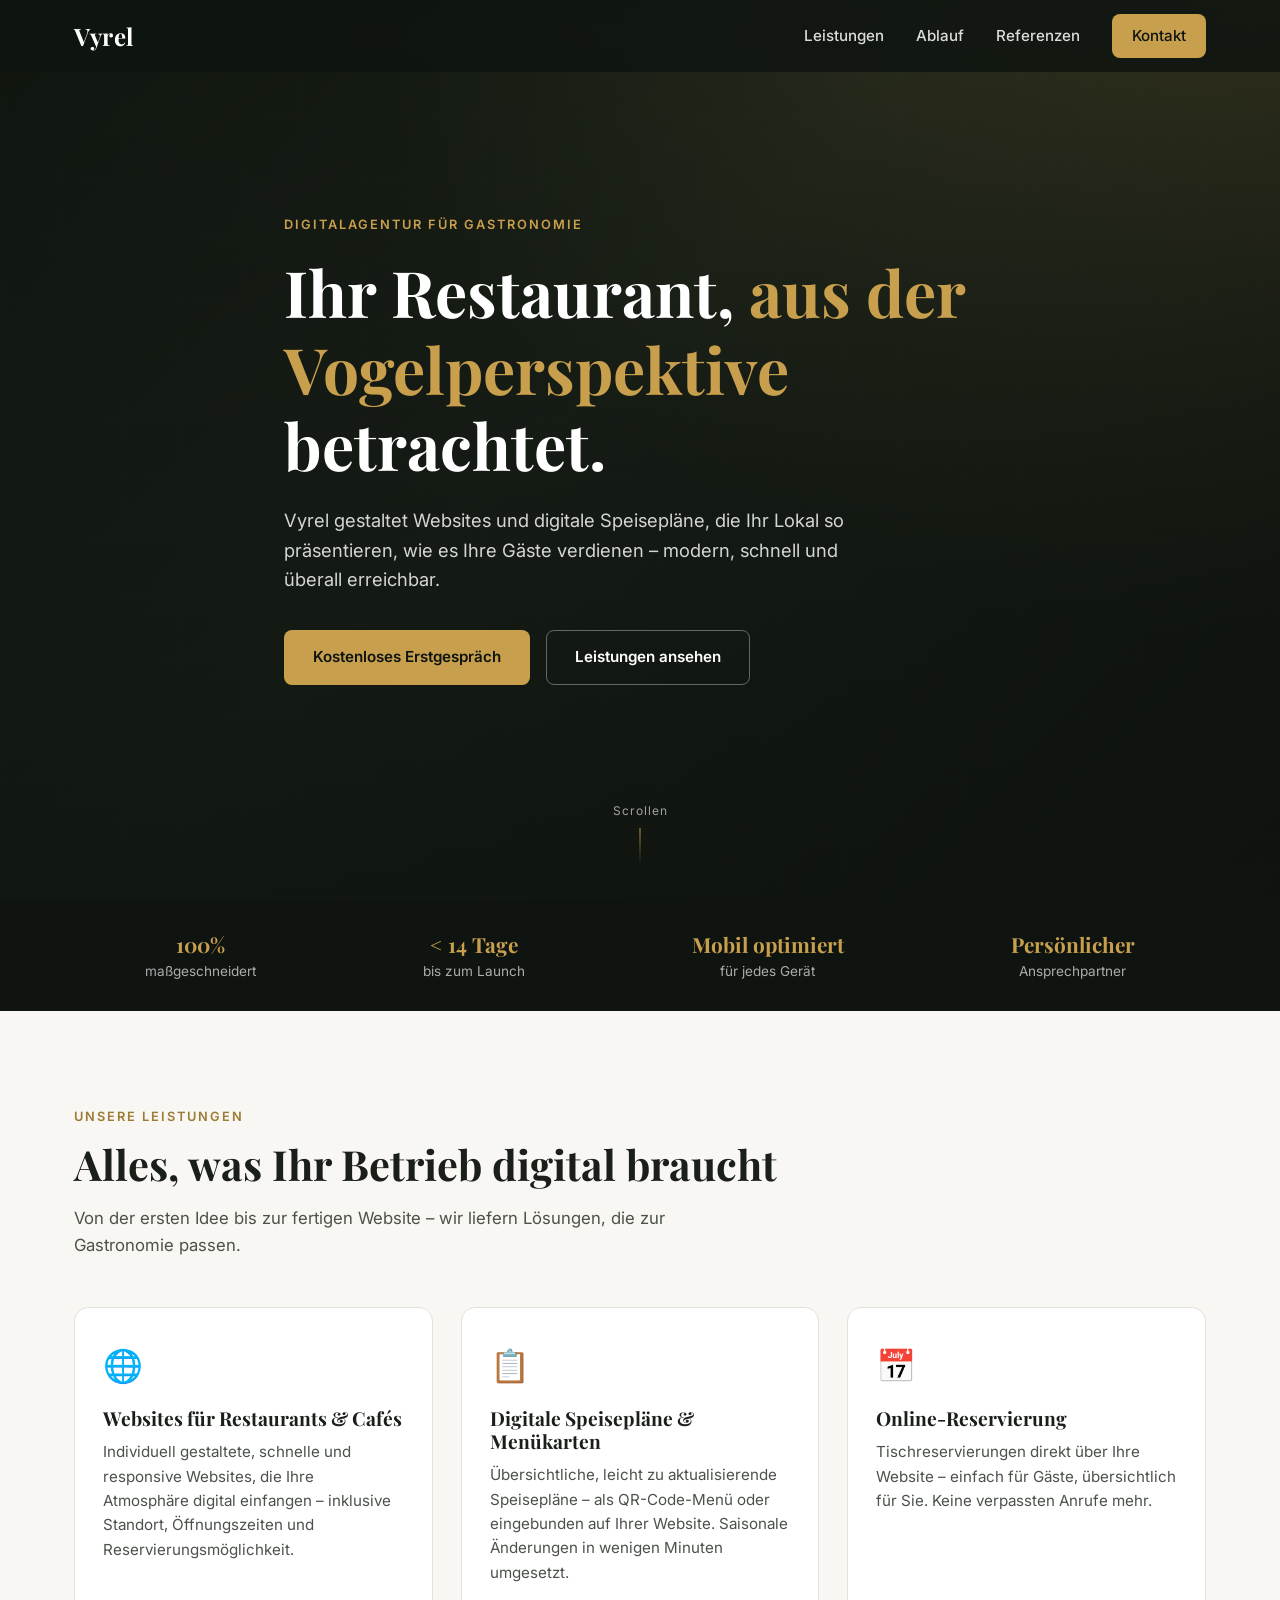
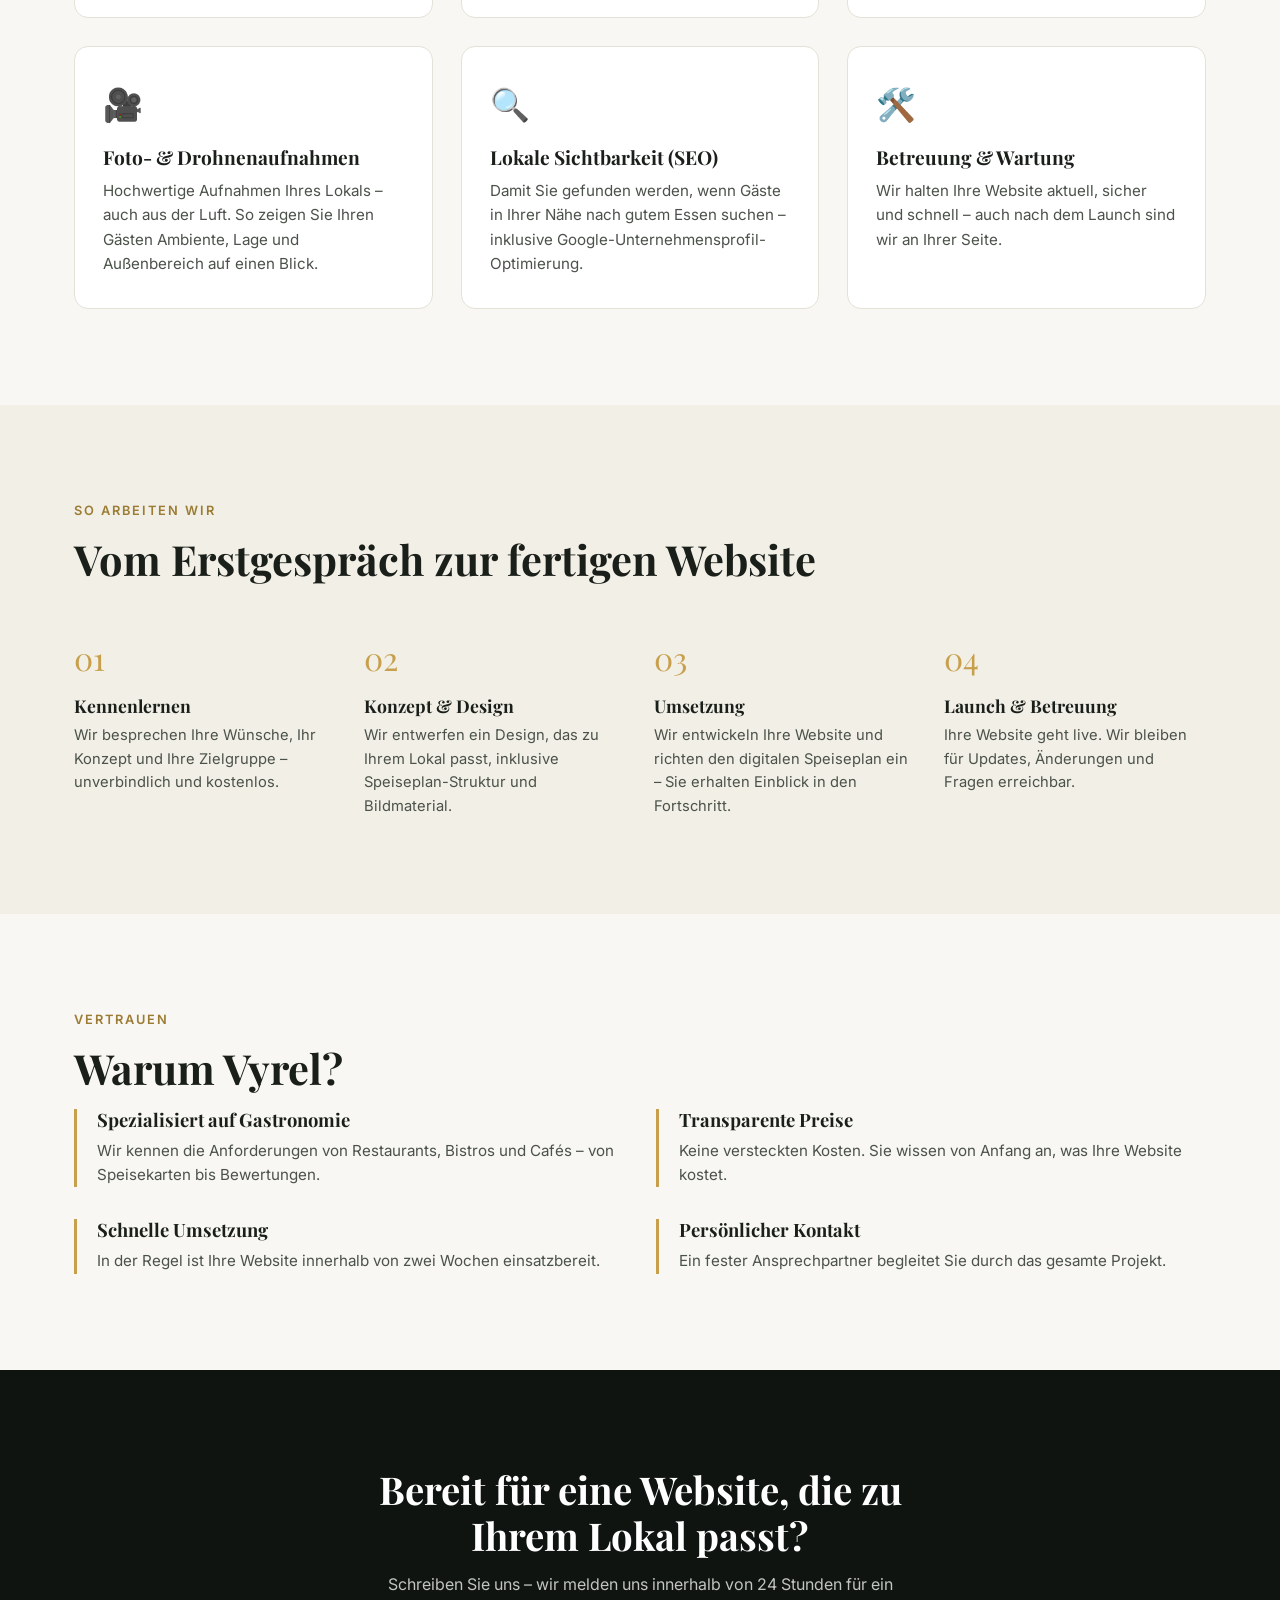
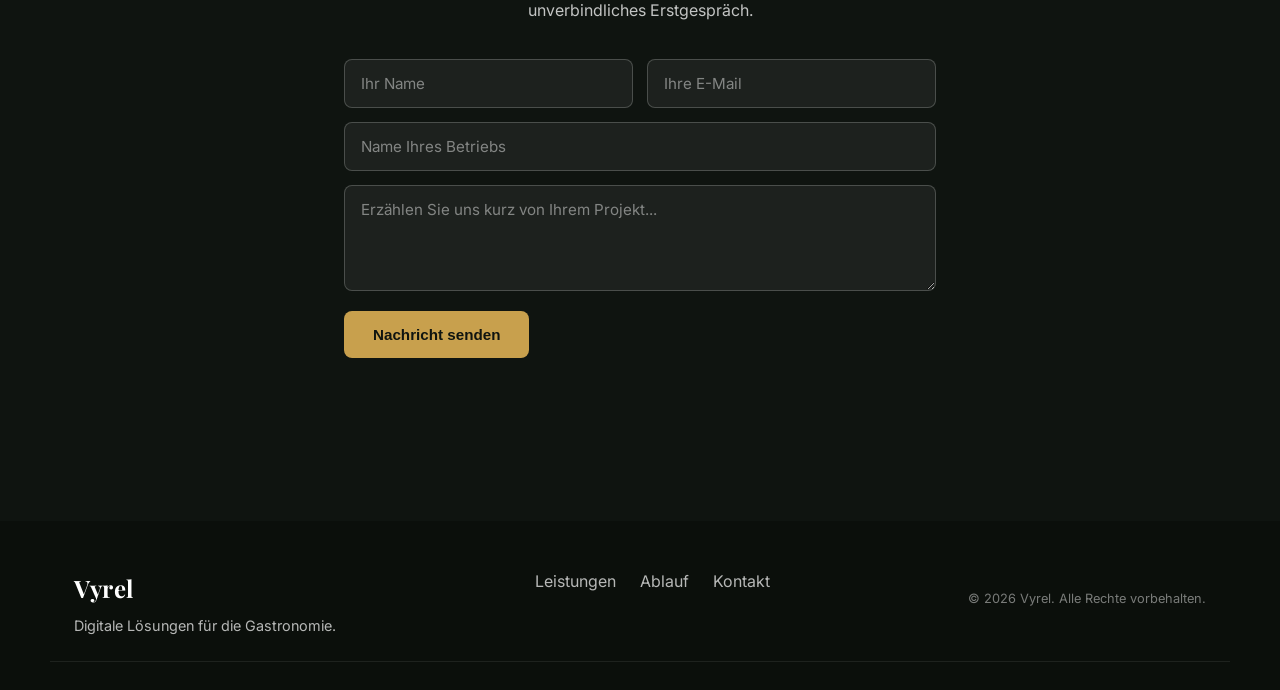
==== index.html @ 6fba9de1 "Add Vyrel landing page for gastronomy web services" ====
<!DOCTYPE html>
<html lang="de">
<head>
<meta charset="UTF-8">
<meta name="viewport" content="width=device-width, initial-scale=1.0">
<title>Vyrel – Digitale Lösungen für Gastronomie</title>
<meta name="description" content="Vyrel entwickelt professionelle Websites und digitale Speisepläne für Restaurants, Cafés und gastronomische Betriebe.">
<link rel="preconnect" href="https://fonts.googleapis.com">
<link href="https://fonts.googleapis.com/css2?family=Playfair+Display:wght@600;700&family=Inter:wght@400;500;600;700&display=swap" rel="stylesheet">
<link rel="stylesheet" href="styles.css">
</head>
<body>

<header class="site-header">
  <div class="container header-inner">
    <a href="#top" class="logo">Vyrel</a>
    <nav class="nav-links">
      <a href="#leistungen">Leistungen</a>
      <a href="#ablauf">Ablauf</a>
      <a href="#referenzen">Referenzen</a>
      <a href="#kontakt" class="nav-cta">Kontakt</a>
    </nav>
    <button class="nav-toggle" aria-label="Menü öffnen" id="navToggle">
      <span></span><span></span><span></span>
    </button>
  </div>
</header>

<section class="hero" id="top">
  <div class="hero-bg"></div>
  <div class="hero-overlay"></div>
  <div class="container hero-content">
    <p class="eyebrow">Digitalagentur für Gastronomie</p>
    <h1>Ihr Restaurant, <span>aus der Vogelperspektive</span> betrachtet.</h1>
    <p class="hero-sub">Vyrel gestaltet Websites und digitale Speisepläne, die Ihr Lokal so präsentieren, wie es Ihre Gäste verdienen – modern, schnell und überall erreichbar.</p>
    <div class="hero-actions">
      <a href="#kontakt" class="btn btn-primary">Kostenloses Erstgespräch</a>
      <a href="#leistungen" class="btn btn-ghost">Leistungen ansehen</a>
    </div>
  </div>
  <div class="hero-scroll">
    <span>Scrollen</span>
    <div class="scroll-line"></div>
  </div>
</section>

<section class="trust-bar">
  <div class="container trust-items">
    <div class="trust-item"><strong>100%</strong><span>maßgeschneidert</span></div>
    <div class="trust-item"><strong>&lt; 14 Tage</strong><span>bis zum Launch</span></div>
    <div class="trust-item"><strong>Mobil optimiert</strong><span>für jedes Gerät</span></div>
    <div class="trust-item"><strong>Persönlicher</strong><span>Ansprechpartner</span></div>
  </div>
</section>

<section class="section" id="leistungen">
  <div class="container">
    <p class="section-tag">Unsere Leistungen</p>
    <h2>Alles, was Ihr Betrieb digital braucht</h2>
    <p class="section-lead">Von der ersten Idee bis zur fertigen Website – wir liefern Lösungen, die zur Gastronomie passen.</p>

    <div class="services-grid">
      <article class="service-card">
        <div class="service-icon">🌐</div>
        <h3>Websites für Restaurants &amp; Cafés</h3>
        <p>Individuell gestaltete, schnelle und responsive Websites, die Ihre Atmosphäre digital einfangen – inklusive Standort, Öffnungszeiten und Reservierungsmöglichkeit.</p>
      </article>

      <article class="service-card">
        <div class="service-icon">📋</div>
        <h3>Digitale Speisepläne &amp; Menükarten</h3>
        <p>Übersichtliche, leicht zu aktualisierende Speisepläne – als QR-Code-Menü oder eingebunden auf Ihrer Website. Saisonale Änderungen in wenigen Minuten umgesetzt.</p>
      </article>

      <article class="service-card">
        <div class="service-icon">📅</div>
        <h3>Online-Reservierung</h3>
        <p>Tischreservierungen direkt über Ihre Website – einfach für Gäste, übersichtlich für Sie. Keine verpassten Anrufe mehr.</p>
      </article>

      <article class="service-card">
        <div class="service-icon">🎥</div>
        <h3>Foto- &amp; Drohnenaufnahmen</h3>
        <p>Hochwertige Aufnahmen Ihres Lokals – auch aus der Luft. So zeigen Sie Ihren Gästen Ambiente, Lage und Außenbereich auf einen Blick.</p>
      </article>

      <article class="service-card">
        <div class="service-icon">🔍</div>
        <h3>Lokale Sichtbarkeit (SEO)</h3>
        <p>Damit Sie gefunden werden, wenn Gäste in Ihrer Nähe nach gutem Essen suchen – inklusive Google-Unternehmensprofil-Optimierung.</p>
      </article>

      <article class="service-card">
        <div class="service-icon">🛠️</div>
        <h3>Betreuung &amp; Wartung</h3>
        <p>Wir halten Ihre Website aktuell, sicher und schnell – auch nach dem Launch sind wir an Ihrer Seite.</p>
      </article>
    </div>
  </div>
</section>

<section class="section section-alt" id="ablauf">
  <div class="container">
    <p class="section-tag">So arbeiten wir</p>
    <h2>Vom Erstgespräch zur fertigen Website</h2>

    <div class="steps">
      <div class="step">
        <span class="step-num">01</span>
        <h3>Kennenlernen</h3>
        <p>Wir besprechen Ihre Wünsche, Ihr Konzept und Ihre Zielgruppe – unverbindlich und kostenlos.</p>
      </div>
      <div class="step">
        <span class="step-num">02</span>
        <h3>Konzept &amp; Design</h3>
        <p>Wir entwerfen ein Design, das zu Ihrem Lokal passt, inklusive Speiseplan-Struktur und Bildmaterial.</p>
      </div>
      <div class="step">
        <span class="step-num">03</span>
        <h3>Umsetzung</h3>
        <p>Wir entwickeln Ihre Website und richten den digitalen Speiseplan ein – Sie erhalten Einblick in den Fortschritt.</p>
      </div>
      <div class="step">
        <span class="step-num">04</span>
        <h3>Launch &amp; Betreuung</h3>
        <p>Ihre Website geht live. Wir bleiben für Updates, Änderungen und Fragen erreichbar.</p>
      </div>
    </div>
  </div>
</section>

<section class="section" id="referenzen">
  <div class="container">
    <p class="section-tag">Vertrauen</p>
    <h2>Warum Vyrel?</h2>
    <div class="why-grid">
      <div class="why-item">
        <h3>Spezialisiert auf Gastronomie</h3>
        <p>Wir kennen die Anforderungen von Restaurants, Bistros und Cafés – von Speisekarten bis Bewertungen.</p>
      </div>
      <div class="why-item">
        <h3>Transparente Preise</h3>
        <p>Keine versteckten Kosten. Sie wissen von Anfang an, was Ihre Website kostet.</p>
      </div>
      <div class="why-item">
        <h3>Schnelle Umsetzung</h3>
        <p>In der Regel ist Ihre Website innerhalb von zwei Wochen einsatzbereit.</p>
      </div>
      <div class="why-item">
        <h3>Persönlicher Kontakt</h3>
        <p>Ein fester Ansprechpartner begleitet Sie durch das gesamte Projekt.</p>
      </div>
    </div>
  </div>
</section>

<section class="cta-banner" id="kontakt">
  <div class="container cta-inner">
    <h2>Bereit für eine Website, die zu Ihrem Lokal passt?</h2>
    <p>Schreiben Sie uns – wir melden uns innerhalb von 24 Stunden für ein unverbindliches Erstgespräch.</p>
    <form class="contact-form" id="contactForm">
      <div class="form-row">
        <input type="text" name="name" placeholder="Ihr Name" required>
        <input type="email" name="email" placeholder="Ihre E-Mail" required>
      </div>
      <input type="text" name="restaurant" placeholder="Name Ihres Betriebs">
      <textarea name="message" placeholder="Erzählen Sie uns kurz von Ihrem Projekt..." rows="4"></textarea>
      <button type="submit" class="btn btn-primary">Nachricht senden</button>
      <p class="form-note" id="formNote"></p>
    </form>
  </div>
</section>

<footer class="site-footer">
  <div class="container footer-inner">
    <div class="footer-brand">
      <span class="logo">Vyrel</span>
      <p>Digitale Lösungen für die Gastronomie.</p>
    </div>
    <div class="footer-links">
      <a href="#leistungen">Leistungen</a>
      <a href="#ablauf">Ablauf</a>
      <a href="#kontakt">Kontakt</a>
    </div>
    <p class="footer-copy">© <span id="year"></span> Vyrel. Alle Rechte vorbehalten.</p>
  </div>
</footer>

<script src="script.js"></script>
</body>
</html>
---- styles.css ----
:root {
  --bg: #0f1410;
  --bg-light: #f8f7f3;
  --accent: #c8a04d;
  --accent-dark: #9c7c34;
  --ink: #1a1f1a;
  --ink-soft: #4b524a;
  --line: #e4e1d6;
  --radius: 14px;
  font-size: 16px;
}

* { box-sizing: border-box; margin: 0; padding: 0; }

body {
  font-family: 'Inter', sans-serif;
  color: var(--ink);
  background: var(--bg-light);
  line-height: 1.6;
}

h1, h2, h3 { font-family: 'Playfair Display', serif; line-height: 1.2; }

.container {
  max-width: 1180px;
  margin: 0 auto;
  padding: 0 24px;
}

a { text-decoration: none; color: inherit; }

/* Header */
.site-header {
  position: fixed;
  top: 0; left: 0; right: 0;
  z-index: 100;
  background: rgba(15, 20, 16, 0.85);
  backdrop-filter: blur(10px);
}

.header-inner {
  display: flex;
  align-items: center;
  justify-content: space-between;
  height: 72px;
}

.logo {
  font-family: 'Playfair Display', serif;
  font-size: 1.5rem;
  font-weight: 700;
  color: #fff;
  letter-spacing: 0.5px;
}

.nav-links {
  display: flex;
  align-items: center;
  gap: 32px;
}

.nav-links a {
  color: rgba(255,255,255,0.85);
  font-size: 0.95rem;
  font-weight: 500;
  transition: color 0.2s;
}

.nav-links a:hover { color: var(--accent); }

.nav-cta {
  background: var(--accent);
  color: var(--bg) !important;
  padding: 10px 20px;
  border-radius: 8px;
  font-weight: 600;
}

.nav-cta:hover { background: var(--accent-dark); color: #fff !important; }

.nav-toggle {
  display: none;
  flex-direction: column;
  gap: 5px;
  background: none;
  border: none;
  cursor: pointer;
  padding: 8px;
}

.nav-toggle span {
  width: 24px; height: 2px;
  background: #fff;
  border-radius: 2px;
}

/* Hero */
.hero {
  position: relative;
  min-height: 100vh;
  display: flex;
  align-items: center;
  overflow: hidden;
}

.hero-bg {
  position: absolute;
  inset: 0;
  background:
    radial-gradient(ellipse at top right, rgba(200,160,77,0.18), transparent 50%),
    linear-gradient(135deg, #10150f 0%, #1c2419 45%, #0c100c 100%);
}

.hero-bg::before {
  content: "";
  position: absolute;
  inset: 0;
  background-image:
    repeating-linear-gradient(0deg, rgba(255,255,255,0.03) 0px, transparent 2px, transparent 60px),
    repeating-linear-gradient(90deg, rgba(255,255,255,0.03) 0px, transparent 2px, transparent 60px);
  opacity: 0.5;
}

.hero-overlay {
  position: absolute;
  inset: 0;
  background: linear-gradient(180deg, rgba(15,20,16,0.2) 0%, rgba(15,20,16,0.85) 100%);
}

.hero-content {
  position: relative;
  z-index: 2;
  color: #fff;
  max-width: 760px;
}

.eyebrow {
  color: var(--accent);
  font-weight: 600;
  letter-spacing: 2px;
  text-transform: uppercase;
  font-size: 0.8rem;
  margin-bottom: 18px;
}

.hero h1 {
  font-size: clamp(2.4rem, 5vw, 4rem);
  font-weight: 700;
  margin-bottom: 22px;
}

.hero h1 span { color: var(--accent); }

.hero-sub {
  font-size: 1.15rem;
  color: rgba(255,255,255,0.82);
  max-width: 600px;
  margin-bottom: 36px;
}

.hero-actions {
  display: flex;
  gap: 16px;
  flex-wrap: wrap;
}

.btn {
  display: inline-block;
  padding: 14px 28px;
  border-radius: 8px;
  font-weight: 600;
  font-size: 0.95rem;
  transition: all 0.2s;
  cursor: pointer;
  border: 1px solid transparent;
}

.btn-primary {
  background: var(--accent);
  color: var(--bg);
}

.btn-primary:hover { background: var(--accent-dark); transform: translateY(-1px); }

.btn-ghost {
  border-color: rgba(255,255,255,0.35);
  color: #fff;
}

.btn-ghost:hover { border-color: var(--accent); color: var(--accent); }

.hero-scroll {
  position: absolute;
  bottom: 36px;
  left: 50%;
  transform: translateX(-50%);
  z-index: 2;
  display: flex;
  flex-direction: column;
  align-items: center;
  gap: 8px;
  color: rgba(255,255,255,0.6);
  font-size: 0.75rem;
  letter-spacing: 1px;
}

.scroll-line {
  width: 1px;
  height: 36px;
  background: linear-gradient(180deg, var(--accent), transparent);
}

/* Trust bar */
.trust-bar {
  background: var(--bg);
  padding: 28px 0;
}

.trust-items {
  display: flex;
  justify-content: space-around;
  flex-wrap: wrap;
  gap: 24px;
  text-align: center;
}

.trust-item {
  display: flex;
  flex-direction: column;
  color: #fff;
}

.trust-item strong {
  font-family: 'Playfair Display', serif;
  color: var(--accent);
  font-size: 1.3rem;
}

.trust-item span {
  font-size: 0.85rem;
  color: rgba(255,255,255,0.65);
}

/* Sections */
.section { padding: 96px 0; }
.section-alt { background: #f1efe6; }

.section-tag {
  color: var(--accent-dark);
  font-weight: 600;
  letter-spacing: 2px;
  text-transform: uppercase;
  font-size: 0.8rem;
  margin-bottom: 12px;
}

.section h2 {
  font-size: clamp(1.8rem, 3.5vw, 2.6rem);
  margin-bottom: 16px;
}

.section-lead {
  color: var(--ink-soft);
  max-width: 600px;
  font-size: 1.05rem;
  margin-bottom: 48px;
}

.services-grid {
  display: grid;
  grid-template-columns: repeat(3, 1fr);
  gap: 28px;
}

.service-card {
  background: #fff;
  border: 1px solid var(--line);
  border-radius: var(--radius);
  padding: 32px 28px;
  transition: transform 0.2s, box-shadow 0.2s;
}

.service-card:hover {
  transform: translateY(-4px);
  box-shadow: 0 16px 32px rgba(0,0,0,0.06);
}

.service-icon { font-size: 2rem; margin-bottom: 16px; }

.service-card h3 { font-size: 1.2rem; margin-bottom: 10px; }

.service-card p { color: var(--ink-soft); font-size: 0.95rem; }

.steps {
  display: grid;
  grid-template-columns: repeat(4, 1fr);
  gap: 28px;
  margin-top: 48px;
}

.step-num {
  display: block;
  font-family: 'Playfair Display', serif;
  font-size: 2rem;
  color: var(--accent);
  margin-bottom: 12px;
}

.step h3 { font-size: 1.1rem; margin-bottom: 8px; }
.step p { color: var(--ink-soft); font-size: 0.92rem; }

.why-grid {
  display: grid;
  grid-template-columns: repeat(2, 1fr);
  gap: 32px;
  margin-top: 16px;
}

.why-item {
  border-left: 3px solid var(--accent);
  padding-left: 20px;
}

.why-item h3 { font-size: 1.15rem; margin-bottom: 8px; }
.why-item p { color: var(--ink-soft); font-size: 0.95rem; }

/* CTA banner */
.cta-banner {
  background: var(--bg);
  color: #fff;
  padding: 96px 0;
}

.cta-inner { max-width: 640px; margin: 0 auto; text-align: center; }

.cta-banner h2 { font-size: clamp(1.8rem, 3.5vw, 2.4rem); margin-bottom: 14px; }
.cta-banner p { color: rgba(255,255,255,0.75); margin-bottom: 36px; }

.contact-form {
  text-align: left;
  display: flex;
  flex-direction: column;
  gap: 14px;
}

.form-row { display: flex; gap: 14px; }

.contact-form input,
.contact-form textarea {
  width: 100%;
  padding: 14px 16px;
  border-radius: 8px;
  border: 1px solid rgba(255,255,255,0.2);
  background: rgba(255,255,255,0.06);
  color: #fff;
  font-family: inherit;
  font-size: 0.95rem;
}

.contact-form input::placeholder,
.contact-form textarea::placeholder { color: rgba(255,255,255,0.45); }

.contact-form input:focus,
.contact-form textarea:focus {
  outline: none;
  border-color: var(--accent);
}

.contact-form button { align-self: flex-start; margin-top: 6px; }

.form-note {
  font-size: 0.9rem;
  color: var(--accent);
  min-height: 1.2em;
}

/* Footer */
.site-footer {
  background: #0b0f0b;
  color: rgba(255,255,255,0.7);
  padding: 48px 0 28px;
}

.footer-inner {
  display: flex;
  justify-content: space-between;
  flex-wrap: wrap;
  gap: 24px;
  align-items: flex-start;
  padding-bottom: 24px;
  border-bottom: 1px solid rgba(255,255,255,0.08);
}

.footer-brand p { margin-top: 6px; font-size: 0.9rem; }

.footer-links { display: flex; gap: 24px; }
.footer-links a:hover { color: var(--accent); }

.footer-copy {
  text-align: center;
  font-size: 0.8rem;
  margin-top: 20px;
  color: rgba(255,255,255,0.45);
}

/* Responsive */
@media (max-width: 900px) {
  .services-grid { grid-template-columns: repeat(2, 1fr); }
  .steps { grid-template-columns: repeat(2, 1fr); }
  .why-grid { grid-template-columns: 1fr; }
}

@media (max-width: 720px) {
  .nav-links {
    position: absolute;
    top: 72px; left: 0; right: 0;
    background: rgba(15,20,16,0.97);
    flex-direction: column;
    align-items: flex-start;
    padding: 24px;
    gap: 18px;
    display: none;
  }
  .nav-links.open { display: flex; }
  .nav-toggle { display: flex; }
  .services-grid { grid-template-columns: 1fr; }
  .steps { grid-template-columns: 1fr; }
  .form-row { flex-direction: column; }
}
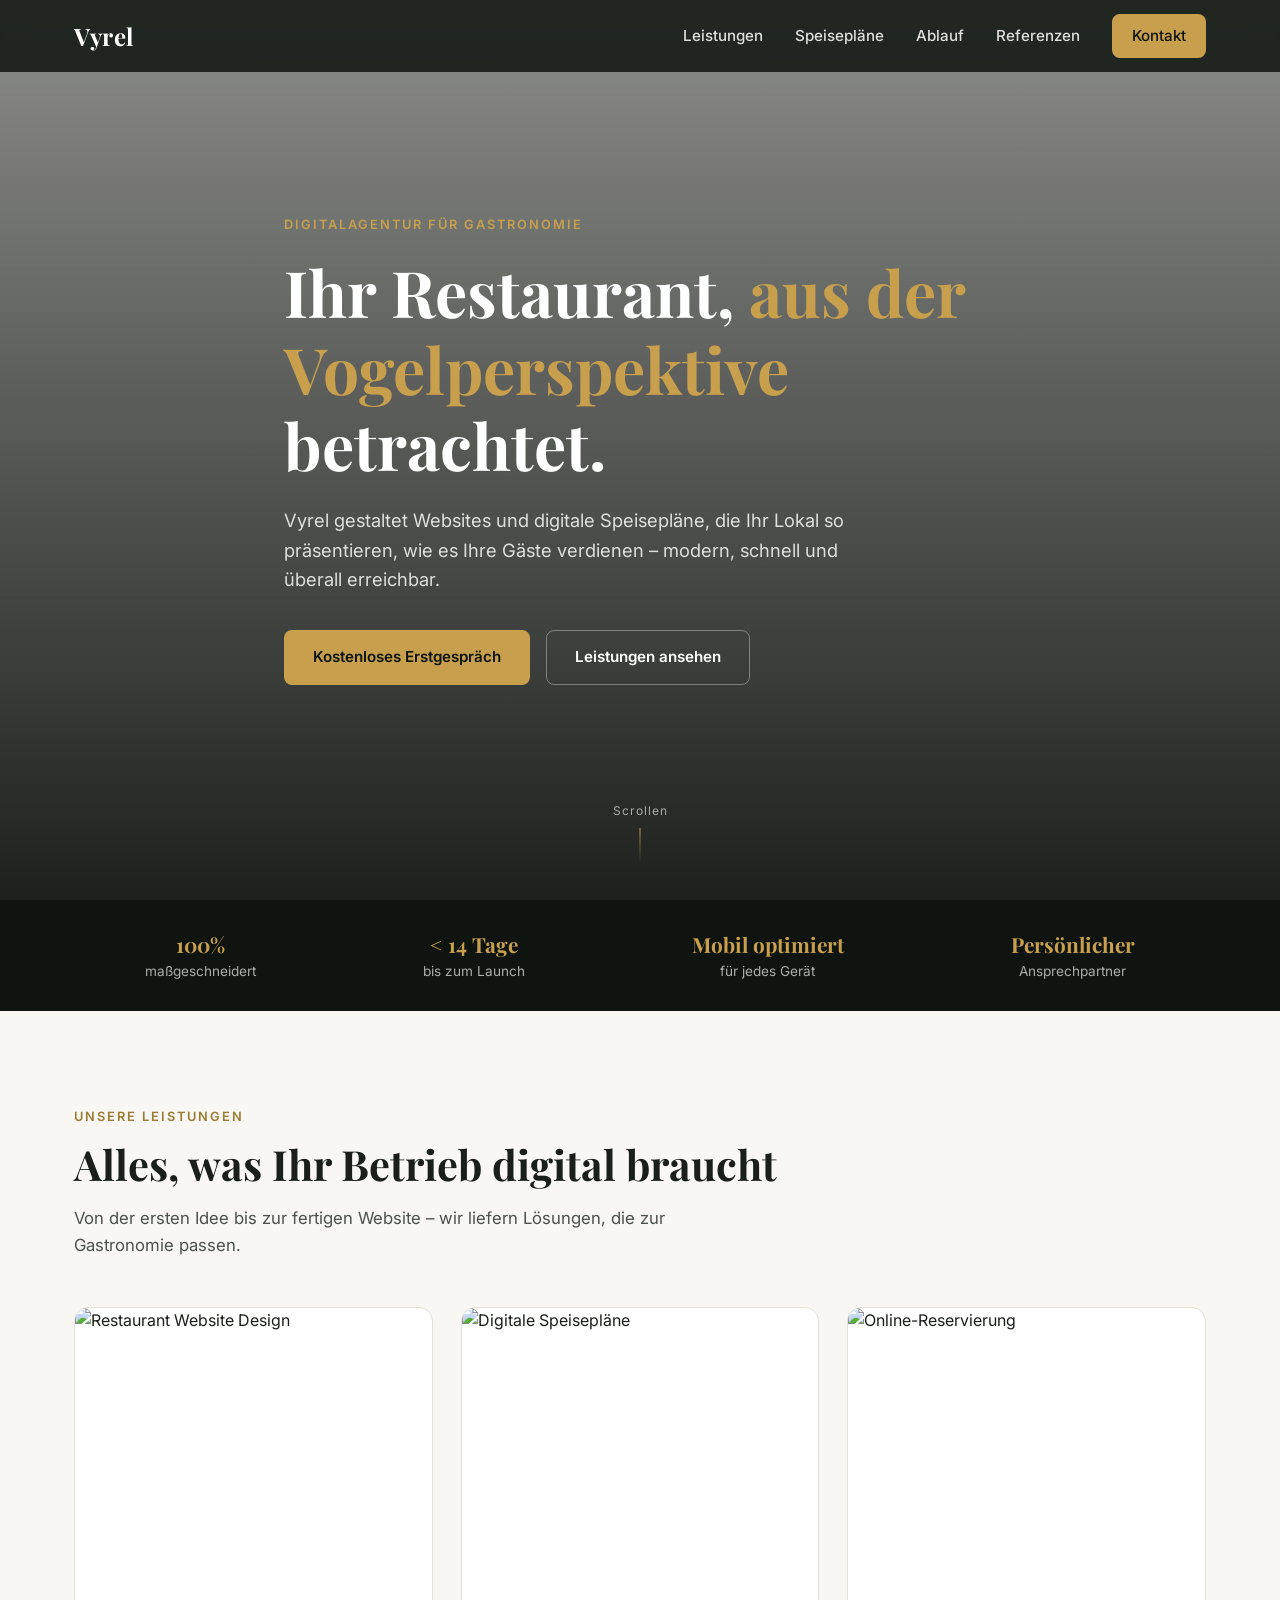
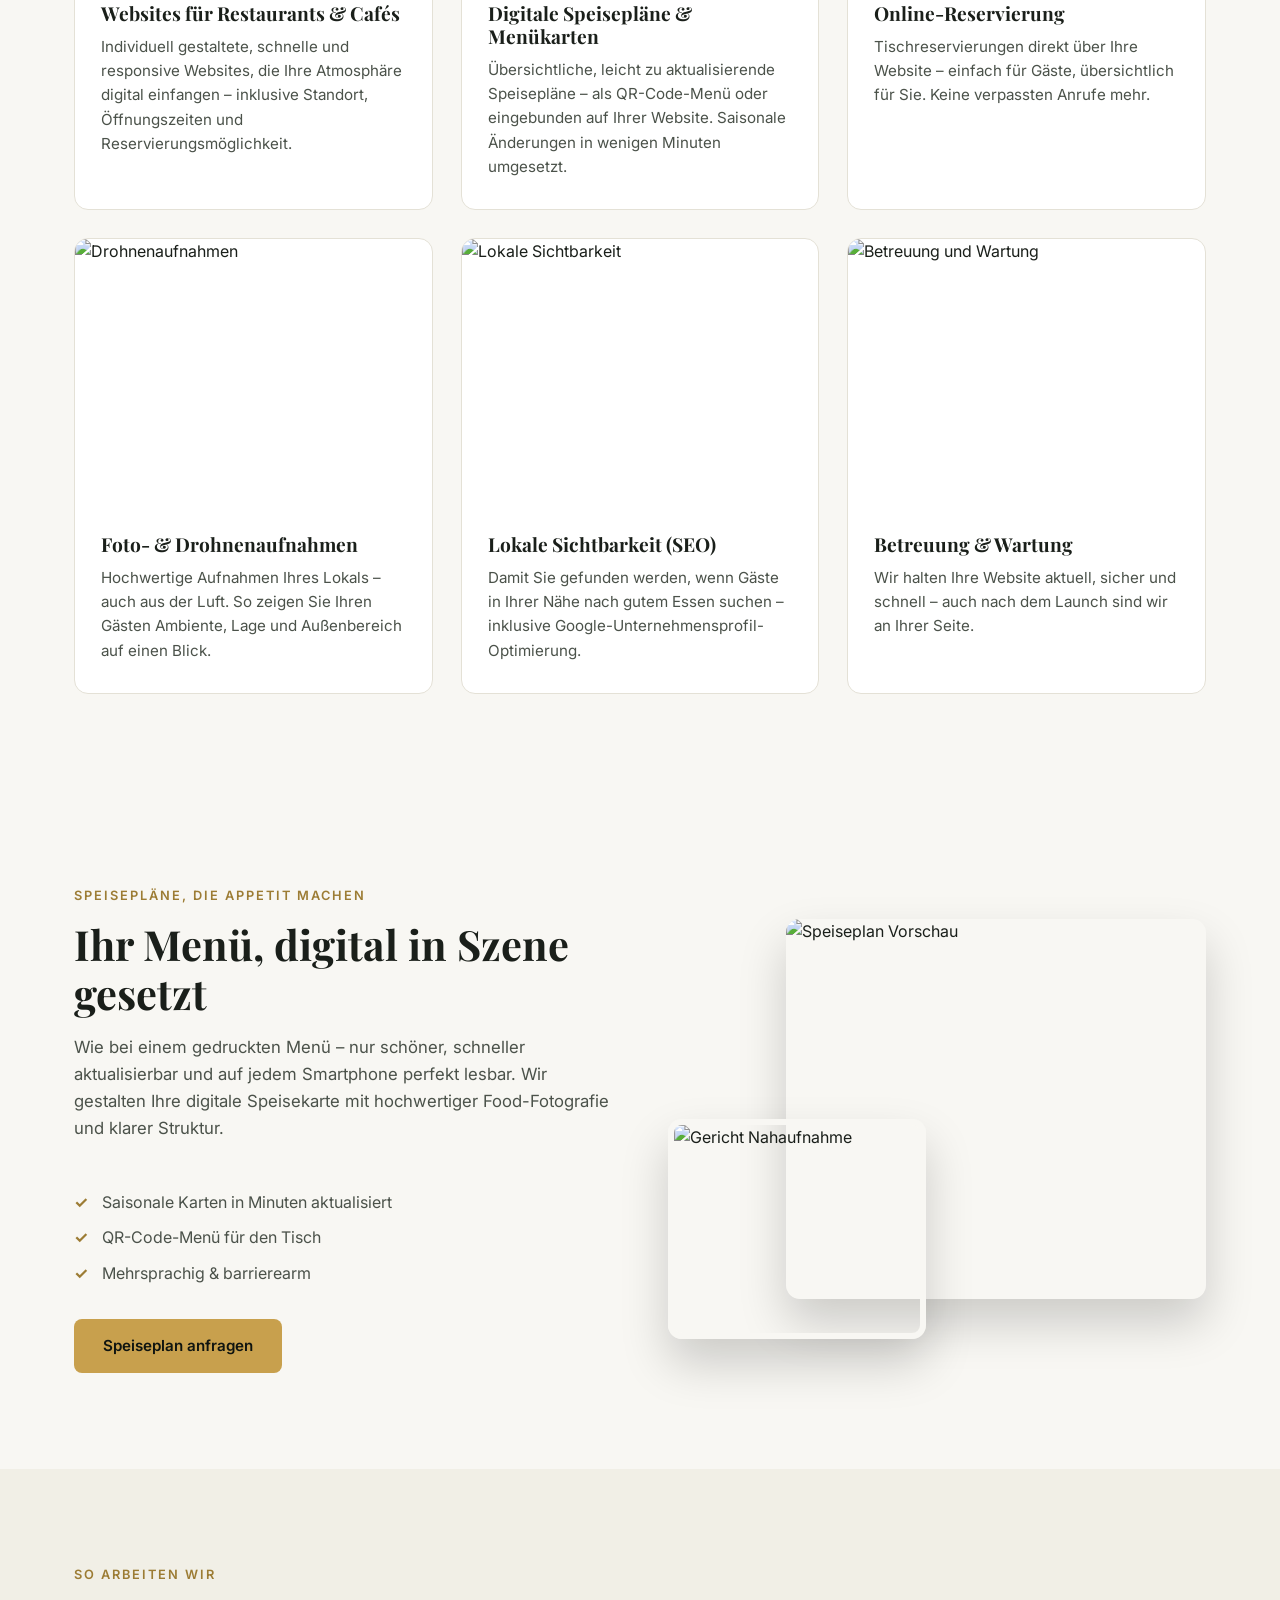
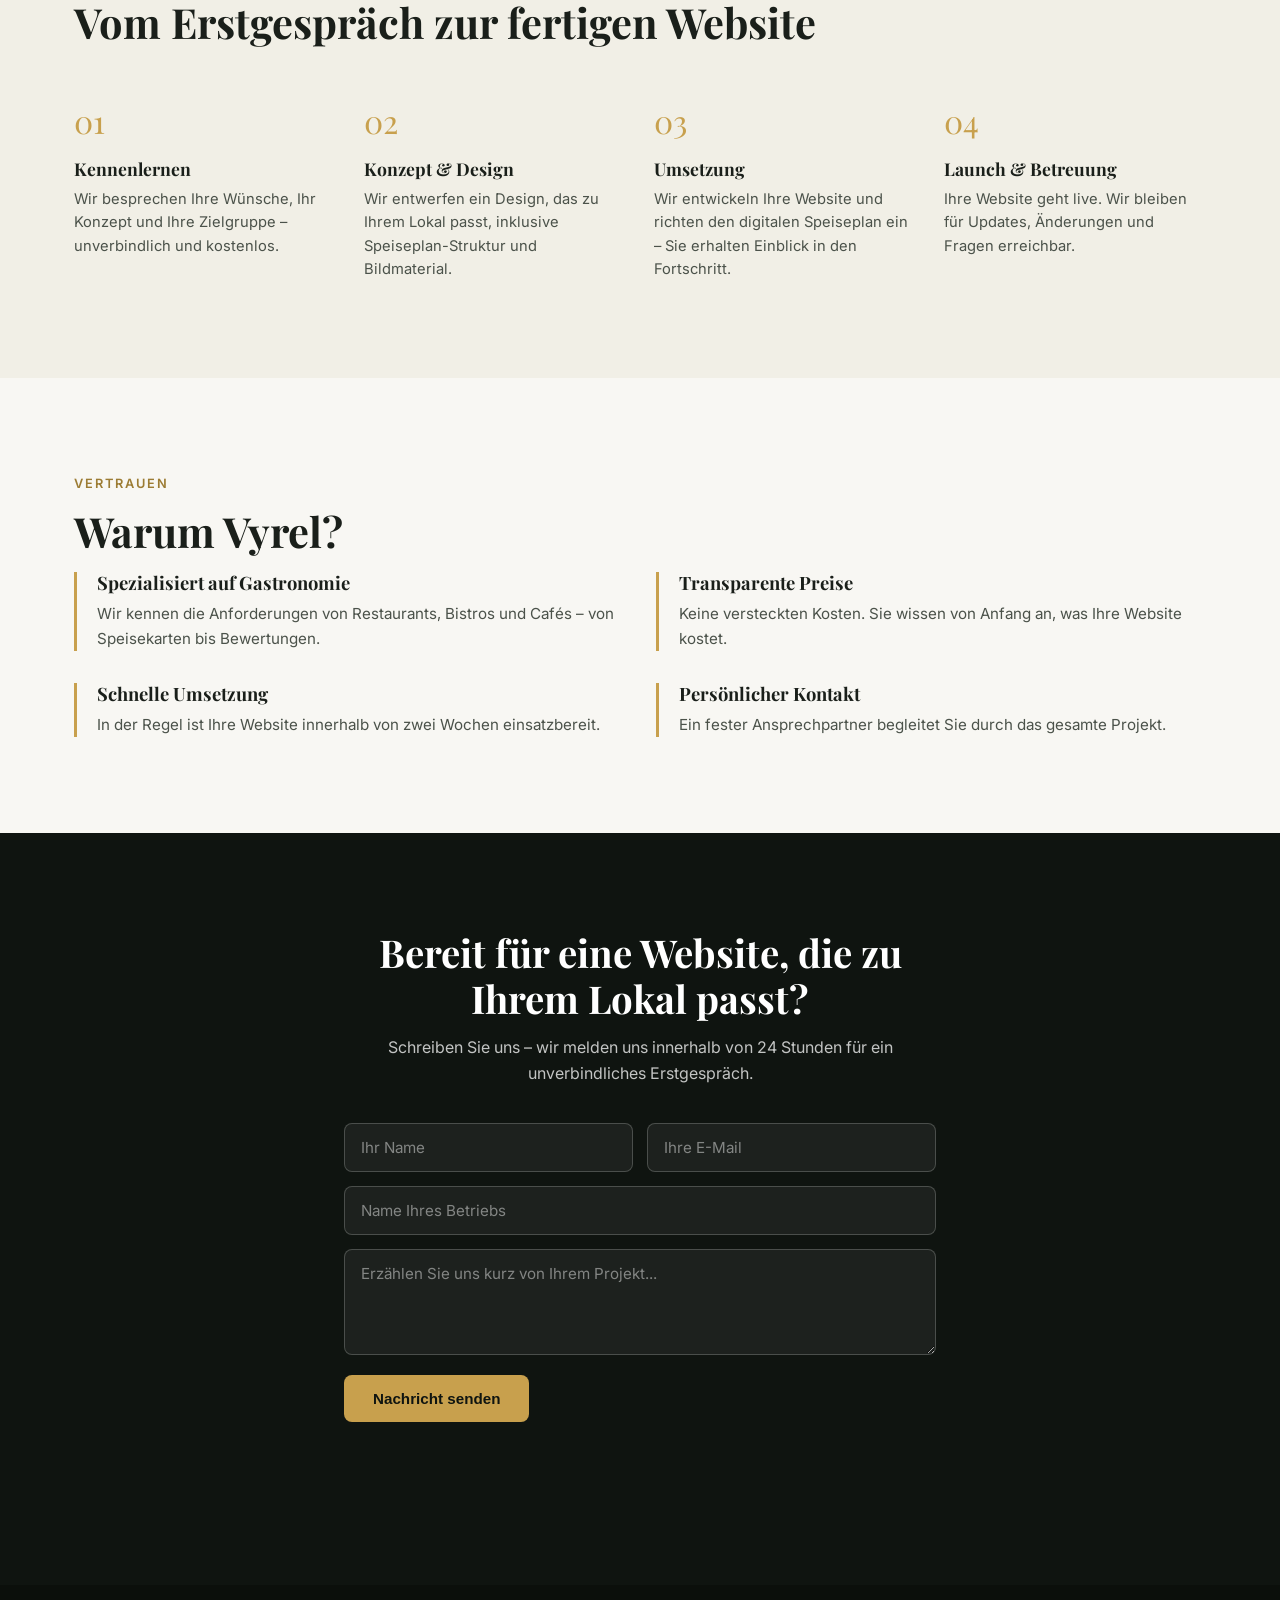
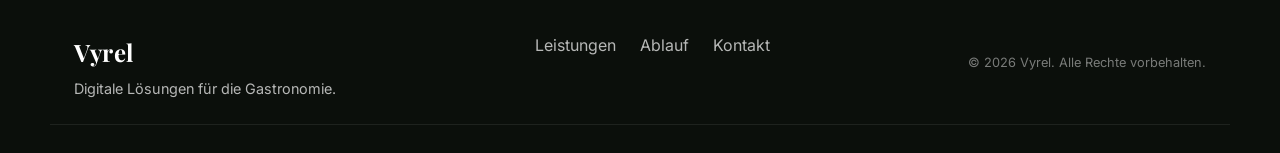
==== commit 1a38d5a9: "Add drone-style hero image, menu showcase and scroll reveal effects" ====
--- a/index.html
+++ b/index.html
@@ -16,6 +16,7 @@
     <a href="#top" class="logo">Vyrel</a>
     <nav class="nav-links">
       <a href="#leistungen">Leistungen</a>
+      <a href="#speiseplaene">Speisepläne</a>
       <a href="#ablauf">Ablauf</a>
       <a href="#referenzen">Referenzen</a>
       <a href="#kontakt" class="nav-cta">Kontakt</a>
@@ -27,13 +28,13 @@
 </header>
 
 <section class="hero" id="top">
-  <div class="hero-bg"></div>
+  <img class="hero-img" id="heroImg" src="https://images.unsplash.com/photo-1559339352-11d035aa65de?auto=format&fit=crop&w=1920&q=80" alt="Restaurant von oben">
   <div class="hero-overlay"></div>
   <div class="container hero-content">
-    <p class="eyebrow">Digitalagentur für Gastronomie</p>
-    <h1>Ihr Restaurant, <span>aus der Vogelperspektive</span> betrachtet.</h1>
-    <p class="hero-sub">Vyrel gestaltet Websites und digitale Speisepläne, die Ihr Lokal so präsentieren, wie es Ihre Gäste verdienen – modern, schnell und überall erreichbar.</p>
-    <div class="hero-actions">
+    <p class="eyebrow fade-up">Digitalagentur für Gastronomie</p>
+    <h1 class="fade-up" style="--d:0.1s">Ihr Restaurant, <span>aus der Vogelperspektive</span> betrachtet.</h1>
+    <p class="hero-sub fade-up" style="--d:0.2s">Vyrel gestaltet Websites und digitale Speisepläne, die Ihr Lokal so präsentieren, wie es Ihre Gäste verdienen – modern, schnell und überall erreichbar.</p>
+    <div class="hero-actions fade-up" style="--d:0.3s">
       <a href="#kontakt" class="btn btn-primary">Kostenloses Erstgespräch</a>
       <a href="#leistungen" class="btn btn-ghost">Leistungen ansehen</a>
     </div>
@@ -60,41 +61,73 @@
     <p class="section-lead">Von der ersten Idee bis zur fertigen Website – wir liefern Lösungen, die zur Gastronomie passen.</p>
 
     <div class="services-grid">
-      <article class="service-card">
-        <div class="service-icon">🌐</div>
-        <h3>Websites für Restaurants &amp; Cafés</h3>
-        <p>Individuell gestaltete, schnelle und responsive Websites, die Ihre Atmosphäre digital einfangen – inklusive Standort, Öffnungszeiten und Reservierungsmöglichkeit.</p>
-      </article>
-
-      <article class="service-card">
-        <div class="service-icon">📋</div>
-        <h3>Digitale Speisepläne &amp; Menükarten</h3>
-        <p>Übersichtliche, leicht zu aktualisierende Speisepläne – als QR-Code-Menü oder eingebunden auf Ihrer Website. Saisonale Änderungen in wenigen Minuten umgesetzt.</p>
-      </article>
-
-      <article class="service-card">
-        <div class="service-icon">📅</div>
-        <h3>Online-Reservierung</h3>
-        <p>Tischreservierungen direkt über Ihre Website – einfach für Gäste, übersichtlich für Sie. Keine verpassten Anrufe mehr.</p>
-      </article>
-
-      <article class="service-card">
-        <div class="service-icon">🎥</div>
-        <h3>Foto- &amp; Drohnenaufnahmen</h3>
-        <p>Hochwertige Aufnahmen Ihres Lokals – auch aus der Luft. So zeigen Sie Ihren Gästen Ambiente, Lage und Außenbereich auf einen Blick.</p>
-      </article>
-
-      <article class="service-card">
-        <div class="service-icon">🔍</div>
-        <h3>Lokale Sichtbarkeit (SEO)</h3>
-        <p>Damit Sie gefunden werden, wenn Gäste in Ihrer Nähe nach gutem Essen suchen – inklusive Google-Unternehmensprofil-Optimierung.</p>
-      </article>
-
-      <article class="service-card">
-        <div class="service-icon">🛠️</div>
-        <h3>Betreuung &amp; Wartung</h3>
-        <p>Wir halten Ihre Website aktuell, sicher und schnell – auch nach dem Launch sind wir an Ihrer Seite.</p>
-      </article>
+      <article class="service-card reveal">
+        <div class="service-img"><img src="https://images.unsplash.com/photo-1517248135467-4c7edcad34c4?auto=format&fit=crop&w=800&q=80" alt="Restaurant Website Design" loading="lazy"></div>
+        <div class="service-body">
+          <h3>Websites für Restaurants &amp; Cafés</h3>
+          <p>Individuell gestaltete, schnelle und responsive Websites, die Ihre Atmosphäre digital einfangen – inklusive Standort, Öffnungszeiten und Reservierungsmöglichkeit.</p>
+        </div>
+      </article>
+
+      <article class="service-card reveal">
+        <div class="service-img"><img src="https://images.unsplash.com/photo-1432139509613-5c4255815697?auto=format&fit=crop&w=800&q=80" alt="Digitale Speisepläne" loading="lazy"></div>
+        <div class="service-body">
+          <h3>Digitale Speisepläne &amp; Menükarten</h3>
+          <p>Übersichtliche, leicht zu aktualisierende Speisepläne – als QR-Code-Menü oder eingebunden auf Ihrer Website. Saisonale Änderungen in wenigen Minuten umgesetzt.</p>
+        </div>
+      </article>
+
+      <article class="service-card reveal">
+        <div class="service-img"><img src="https://images.unsplash.com/photo-1414235077428-338989a2e8c0?auto=format&fit=crop&w=800&q=80" alt="Online-Reservierung" loading="lazy"></div>
+        <div class="service-body">
+          <h3>Online-Reservierung</h3>
+          <p>Tischreservierungen direkt über Ihre Website – einfach für Gäste, übersichtlich für Sie. Keine verpassten Anrufe mehr.</p>
+        </div>
+      </article>
+
+      <article class="service-card reveal">
+        <div class="service-img"><img src="https://images.unsplash.com/photo-1506744038136-46273834b3fb?auto=format&fit=crop&w=800&q=80" alt="Drohnenaufnahmen" loading="lazy"></div>
+        <div class="service-body">
+          <h3>Foto- &amp; Drohnenaufnahmen</h3>
+          <p>Hochwertige Aufnahmen Ihres Lokals – auch aus der Luft. So zeigen Sie Ihren Gästen Ambiente, Lage und Außenbereich auf einen Blick.</p>
+        </div>
+      </article>
+
+      <article class="service-card reveal">
+        <div class="service-img"><img src="https://images.unsplash.com/photo-1556742049-0cfed4f6a45d?auto=format&fit=crop&w=800&q=80" alt="Lokale Sichtbarkeit" loading="lazy"></div>
+        <div class="service-body">
+          <h3>Lokale Sichtbarkeit (SEO)</h3>
+          <p>Damit Sie gefunden werden, wenn Gäste in Ihrer Nähe nach gutem Essen suchen – inklusive Google-Unternehmensprofil-Optimierung.</p>
+        </div>
+      </article>
+
+      <article class="service-card reveal">
+        <div class="service-img"><img src="https://images.unsplash.com/photo-1521017432531-fbd92d768814?auto=format&fit=crop&w=800&q=80" alt="Betreuung und Wartung" loading="lazy"></div>
+        <div class="service-body">
+          <h3>Betreuung &amp; Wartung</h3>
+          <p>Wir halten Ihre Website aktuell, sicher und schnell – auch nach dem Launch sind wir an Ihrer Seite.</p>
+        </div>
+      </article>
+    </div>
+  </div>
+</section>
+
+<section class="section menu-showcase" id="speiseplaene">
+  <div class="container menu-showcase-inner">
+    <div class="menu-showcase-text reveal">
+      <p class="section-tag">Speisepläne, die Appetit machen</p>
+      <h2>Ihr Menü, digital in Szene gesetzt</h2>
+      <p class="section-lead">Wie bei einem gedruckten Menü – nur schöner, schneller aktualisierbar und auf jedem Smartphone perfekt lesbar. Wir gestalten Ihre digitale Speisekarte mit hochwertiger Food-Fotografie und klarer Struktur.</p>
+      <ul class="menu-points">
+        <li>Saisonale Karten in Minuten aktualisiert</li>
+        <li>QR-Code-Menü für den Tisch</li>
+        <li>Mehrsprachig &amp; barrierearm</li>
+      </ul>
+      <a href="#kontakt" class="btn btn-primary">Speiseplan anfragen</a>
+    </div>
+    <div class="menu-showcase-images reveal">
+      <img class="menu-img menu-img-1" src="https://images.unsplash.com/photo-1543353071-873f17a7a088?auto=format&fit=crop&w=700&q=80" alt="Speiseplan Vorschau" loading="lazy">
+      <img class="menu-img menu-img-2" src="https://images.unsplash.com/photo-1467003909585-2f8a72700288?auto=format&fit=crop&w=500&q=80" alt="Gericht Nahaufnahme" loading="lazy">
     </div>
   </div>
 </section>
@@ -104,23 +137,23 @@
     <p class="section-tag">So arbeiten wir</p>
     <h2>Vom Erstgespräch zur fertigen Website</h2>
 
-    <div class="steps">
-      <div class="step">
+    <div class="steps reveal-group">
+      <div class="step reveal">
         <span class="step-num">01</span>
         <h3>Kennenlernen</h3>
         <p>Wir besprechen Ihre Wünsche, Ihr Konzept und Ihre Zielgruppe – unverbindlich und kostenlos.</p>
       </div>
-      <div class="step">
+      <div class="step reveal">
         <span class="step-num">02</span>
         <h3>Konzept &amp; Design</h3>
         <p>Wir entwerfen ein Design, das zu Ihrem Lokal passt, inklusive Speiseplan-Struktur und Bildmaterial.</p>
       </div>
-      <div class="step">
+      <div class="step reveal">
         <span class="step-num">03</span>
         <h3>Umsetzung</h3>
         <p>Wir entwickeln Ihre Website und richten den digitalen Speiseplan ein – Sie erhalten Einblick in den Fortschritt.</p>
       </div>
-      <div class="step">
+      <div class="step reveal">
         <span class="step-num">04</span>
         <h3>Launch &amp; Betreuung</h3>
         <p>Ihre Website geht live. Wir bleiben für Updates, Änderungen und Fragen erreichbar.</p>
@@ -133,20 +166,20 @@
   <div class="container">
     <p class="section-tag">Vertrauen</p>
     <h2>Warum Vyrel?</h2>
-    <div class="why-grid">
-      <div class="why-item">
+    <div class="why-grid reveal-group">
+      <div class="why-item reveal">
         <h3>Spezialisiert auf Gastronomie</h3>
         <p>Wir kennen die Anforderungen von Restaurants, Bistros und Cafés – von Speisekarten bis Bewertungen.</p>
       </div>
-      <div class="why-item">
+      <div class="why-item reveal">
         <h3>Transparente Preise</h3>
         <p>Keine versteckten Kosten. Sie wissen von Anfang an, was Ihre Website kostet.</p>
       </div>
-      <div class="why-item">
+      <div class="why-item reveal">
         <h3>Schnelle Umsetzung</h3>
         <p>In der Regel ist Ihre Website innerhalb von zwei Wochen einsatzbereit.</p>
       </div>
-      <div class="why-item">
+      <div class="why-item reveal">
         <h3>Persönlicher Kontakt</h3>
         <p>Ein fester Ansprechpartner begleitet Sie durch das gesamte Projekt.</p>
       </div>
--- a/styles.css
+++ b/styles.css
@@ -103,28 +103,20 @@
   overflow: hidden;
 }
 
-.hero-bg {
+.hero-img {
   position: absolute;
   inset: 0;
-  background:
-    radial-gradient(ellipse at top right, rgba(200,160,77,0.18), transparent 50%),
-    linear-gradient(135deg, #10150f 0%, #1c2419 45%, #0c100c 100%);
-}
-
-.hero-bg::before {
-  content: "";
-  position: absolute;
-  inset: 0;
-  background-image:
-    repeating-linear-gradient(0deg, rgba(255,255,255,0.03) 0px, transparent 2px, transparent 60px),
-    repeating-linear-gradient(90deg, rgba(255,255,255,0.03) 0px, transparent 2px, transparent 60px);
-  opacity: 0.5;
+  width: 100%;
+  height: 100%;
+  object-fit: cover;
+  will-change: transform;
+  transform: scale(1.08);
 }
 
 .hero-overlay {
   position: absolute;
   inset: 0;
-  background: linear-gradient(180deg, rgba(15,20,16,0.2) 0%, rgba(15,20,16,0.85) 100%);
+  background: linear-gradient(180deg, rgba(10,14,11,0.45) 0%, rgba(10,14,11,0.92) 100%);
 }
 
 .hero-content {
@@ -276,20 +268,120 @@
   background: #fff;
   border: 1px solid var(--line);
   border-radius: var(--radius);
-  padding: 32px 28px;
-  transition: transform 0.2s, box-shadow 0.2s;
+  overflow: hidden;
+  transition: transform 0.3s, box-shadow 0.3s;
 }
 
 .service-card:hover {
-  transform: translateY(-4px);
-  box-shadow: 0 16px 32px rgba(0,0,0,0.06);
-}
-
-.service-icon { font-size: 2rem; margin-bottom: 16px; }
+  transform: translateY(-6px);
+  box-shadow: 0 20px 40px rgba(0,0,0,0.08);
+}
+
+.service-img {
+  overflow: hidden;
+  aspect-ratio: 4 / 3;
+}
+
+.service-img img {
+  width: 100%;
+  height: 100%;
+  object-fit: cover;
+  transition: transform 0.5s ease;
+}
+
+.service-card:hover .service-img img {
+  transform: scale(1.08);
+}
+
+.service-body { padding: 26px 26px 30px; }
 
 .service-card h3 { font-size: 1.2rem; margin-bottom: 10px; }
 
 .service-card p { color: var(--ink-soft); font-size: 0.95rem; }
+
+/* Menu showcase */
+.menu-showcase-inner {
+  display: grid;
+  grid-template-columns: 1fr 1fr;
+  gap: 56px;
+  align-items: center;
+}
+
+.menu-points {
+  list-style: none;
+  display: flex;
+  flex-direction: column;
+  gap: 10px;
+  margin: 24px 0 32px;
+}
+
+.menu-points li {
+  padding-left: 28px;
+  position: relative;
+  color: var(--ink-soft);
+}
+
+.menu-points li::before {
+  content: "✓";
+  position: absolute;
+  left: 0;
+  color: var(--accent-dark);
+  font-weight: 700;
+}
+
+.menu-showcase-images {
+  position: relative;
+  min-height: 420px;
+}
+
+.menu-img {
+  position: absolute;
+  border-radius: var(--radius);
+  object-fit: cover;
+  box-shadow: 0 24px 48px rgba(0,0,0,0.18);
+  transition: transform 0.4s ease;
+}
+
+.menu-img-1 {
+  width: 78%;
+  height: 380px;
+  top: 0;
+  right: 0;
+}
+
+.menu-img-2 {
+  width: 48%;
+  height: 220px;
+  bottom: 0;
+  left: 0;
+  border: 6px solid var(--bg-light);
+}
+
+.menu-showcase-images:hover .menu-img-1 { transform: translateY(-6px); }
+.menu-showcase-images:hover .menu-img-2 { transform: translateY(6px); }
+
+/* Scroll reveal */
+.reveal {
+  opacity: 0;
+  transform: translateY(28px);
+  transition: opacity 0.7s ease, transform 0.7s ease;
+}
+
+.reveal.in-view {
+  opacity: 1;
+  transform: translateY(0);
+}
+
+.fade-up {
+  opacity: 0;
+  transform: translateY(16px);
+  animation: fadeUp 0.8s ease forwards;
+  animation-delay: var(--d, 0s);
+}
+
+@keyframes fadeUp {
+  to { opacity: 1; transform: translateY(0); }
+}
 
 .steps {
   display: grid;
@@ -408,6 +500,8 @@
   .services-grid { grid-template-columns: repeat(2, 1fr); }
   .steps { grid-template-columns: repeat(2, 1fr); }
   .why-grid { grid-template-columns: 1fr; }
+  .menu-showcase-inner { grid-template-columns: 1fr; }
+  .menu-showcase-images { min-height: 320px; margin-top: 24px; }
 }
 
 @media (max-width: 720px) {
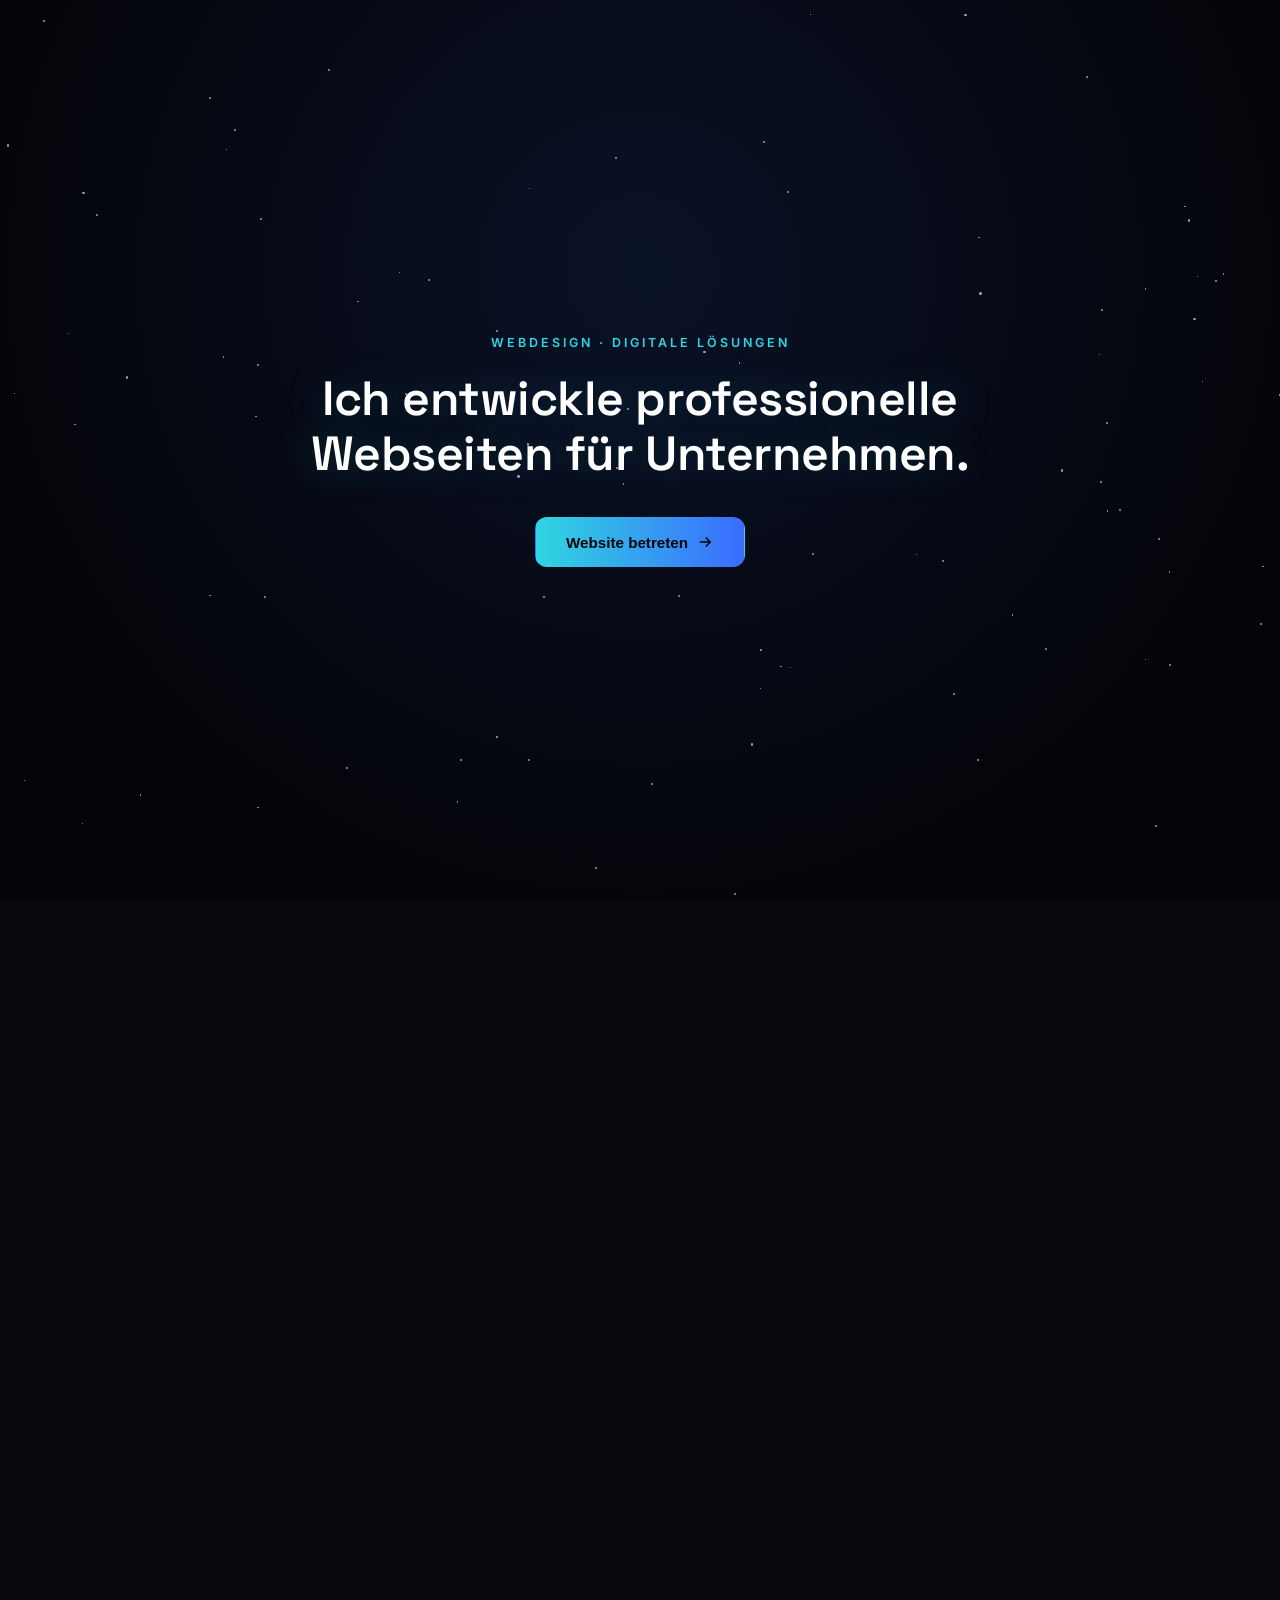
==== commit 655e3faf: "Redesign as dark futuristic webdesign portfolio with 3D earth intro Replace gastronomy landing page " ====
--- a/index.html
+++ b/index.html
@@ -3,222 +3,308 @@
 <head>
 <meta charset="UTF-8">
 <meta name="viewport" content="width=device-width, initial-scale=1.0">
-<title>Vyrel – Digitale Lösungen für Gastronomie</title>
-<meta name="description" content="Vyrel entwickelt professionelle Websites und digitale Speisepläne für Restaurants, Cafés und gastronomische Betriebe.">
+<title>Vyrel – Premium Webdesign für Unternehmen</title>
+<meta name="description" content="Vyrel entwickelt moderne, hochwertige Webseiten für Unternehmen, Restaurants und Marken. Individuelles Webdesign, schnelle Umsetzung, faire Preise.">
 <link rel="preconnect" href="https://fonts.googleapis.com">
-<link href="https://fonts.googleapis.com/css2?family=Playfair+Display:wght@600;700&family=Inter:wght@400;500;600;700&display=swap" rel="stylesheet">
+<link rel="preconnect" href="https://fonts.gstatic.com" crossorigin>
+<link href="https://fonts.googleapis.com/css2?family=Space+Grotesk:wght@500;600;700&family=Inter:wght@400;500;600;700&display=swap" rel="stylesheet">
 <link rel="stylesheet" href="styles.css">
 </head>
 <body>
 
-<header class="site-header">
-  <div class="container header-inner">
-    <a href="#top" class="logo">Vyrel</a>
-    <nav class="nav-links">
-      <a href="#leistungen">Leistungen</a>
-      <a href="#speiseplaene">Speisepläne</a>
-      <a href="#ablauf">Ablauf</a>
-      <a href="#referenzen">Referenzen</a>
-      <a href="#kontakt" class="nav-cta">Kontakt</a>
-    </nav>
-    <button class="nav-toggle" aria-label="Menü öffnen" id="navToggle">
-      <span></span><span></span><span></span>
+<!-- INTRO / 3D ERDE -->
+<div class="intro" id="intro">
+  <canvas id="earthCanvas"></canvas>
+  <div class="intro-stars" id="introStars"></div>
+  <div class="intro-content">
+    <p class="intro-eyebrow">Webdesign · Digitale Lösungen</p>
+    <h1>Ich entwickle professionelle Webseiten für Unternehmen.</h1>
+    <button class="btn btn-primary btn-enter" id="enterBtn">
+      <span>Website betreten</span>
+      <svg viewBox="0 0 24 24" width="18" height="18" fill="none" stroke="currentColor" stroke-width="2"><path d="M5 12h14M13 6l6 6-6 6"/></svg>
     </button>
   </div>
-</header>
-
-<section class="hero" id="top">
-  <img class="hero-img" id="heroImg" src="https://images.unsplash.com/photo-1559339352-11d035aa65de?auto=format&fit=crop&w=1920&q=80" alt="Restaurant von oben">
-  <div class="hero-overlay"></div>
-  <div class="container hero-content">
-    <p class="eyebrow fade-up">Digitalagentur für Gastronomie</p>
-    <h1 class="fade-up" style="--d:0.1s">Ihr Restaurant, <span>aus der Vogelperspektive</span> betrachtet.</h1>
-    <p class="hero-sub fade-up" style="--d:0.2s">Vyrel gestaltet Websites und digitale Speisepläne, die Ihr Lokal so präsentieren, wie es Ihre Gäste verdienen – modern, schnell und überall erreichbar.</p>
-    <div class="hero-actions fade-up" style="--d:0.3s">
-      <a href="#kontakt" class="btn btn-primary">Kostenloses Erstgespräch</a>
-      <a href="#leistungen" class="btn btn-ghost">Leistungen ansehen</a>
-    </div>
-  </div>
-  <div class="hero-scroll">
-    <span>Scrollen</span>
-    <div class="scroll-line"></div>
-  </div>
-</section>
-
-<section class="trust-bar">
-  <div class="container trust-items">
-    <div class="trust-item"><strong>100%</strong><span>maßgeschneidert</span></div>
-    <div class="trust-item"><strong>&lt; 14 Tage</strong><span>bis zum Launch</span></div>
-    <div class="trust-item"><strong>Mobil optimiert</strong><span>für jedes Gerät</span></div>
-    <div class="trust-item"><strong>Persönlicher</strong><span>Ansprechpartner</span></div>
-  </div>
-</section>
-
-<section class="section" id="leistungen">
-  <div class="container">
-    <p class="section-tag">Unsere Leistungen</p>
-    <h2>Alles, was Ihr Betrieb digital braucht</h2>
-    <p class="section-lead">Von der ersten Idee bis zur fertigen Website – wir liefern Lösungen, die zur Gastronomie passen.</p>
-
-    <div class="services-grid">
-      <article class="service-card reveal">
-        <div class="service-img"><img src="https://images.unsplash.com/photo-1517248135467-4c7edcad34c4?auto=format&fit=crop&w=800&q=80" alt="Restaurant Website Design" loading="lazy"></div>
-        <div class="service-body">
-          <h3>Websites für Restaurants &amp; Cafés</h3>
-          <p>Individuell gestaltete, schnelle und responsive Websites, die Ihre Atmosphäre digital einfangen – inklusive Standort, Öffnungszeiten und Reservierungsmöglichkeit.</p>
-        </div>
-      </article>
-
-      <article class="service-card reveal">
-        <div class="service-img"><img src="https://images.unsplash.com/photo-1432139509613-5c4255815697?auto=format&fit=crop&w=800&q=80" alt="Digitale Speisepläne" loading="lazy"></div>
-        <div class="service-body">
-          <h3>Digitale Speisepläne &amp; Menükarten</h3>
-          <p>Übersichtliche, leicht zu aktualisierende Speisepläne – als QR-Code-Menü oder eingebunden auf Ihrer Website. Saisonale Änderungen in wenigen Minuten umgesetzt.</p>
-        </div>
-      </article>
-
-      <article class="service-card reveal">
-        <div class="service-img"><img src="https://images.unsplash.com/photo-1414235077428-338989a2e8c0?auto=format&fit=crop&w=800&q=80" alt="Online-Reservierung" loading="lazy"></div>
-        <div class="service-body">
-          <h3>Online-Reservierung</h3>
-          <p>Tischreservierungen direkt über Ihre Website – einfach für Gäste, übersichtlich für Sie. Keine verpassten Anrufe mehr.</p>
-        </div>
-      </article>
-
-      <article class="service-card reveal">
-        <div class="service-img"><img src="https://images.unsplash.com/photo-1506744038136-46273834b3fb?auto=format&fit=crop&w=800&q=80" alt="Drohnenaufnahmen" loading="lazy"></div>
-        <div class="service-body">
-          <h3>Foto- &amp; Drohnenaufnahmen</h3>
-          <p>Hochwertige Aufnahmen Ihres Lokals – auch aus der Luft. So zeigen Sie Ihren Gästen Ambiente, Lage und Außenbereich auf einen Blick.</p>
-        </div>
-      </article>
-
-      <article class="service-card reveal">
-        <div class="service-img"><img src="https://images.unsplash.com/photo-1556742049-0cfed4f6a45d?auto=format&fit=crop&w=800&q=80" alt="Lokale Sichtbarkeit" loading="lazy"></div>
-        <div class="service-body">
-          <h3>Lokale Sichtbarkeit (SEO)</h3>
-          <p>Damit Sie gefunden werden, wenn Gäste in Ihrer Nähe nach gutem Essen suchen – inklusive Google-Unternehmensprofil-Optimierung.</p>
-        </div>
-      </article>
-
-      <article class="service-card reveal">
-        <div class="service-img"><img src="https://images.unsplash.com/photo-1521017432531-fbd92d768814?auto=format&fit=crop&w=800&q=80" alt="Betreuung und Wartung" loading="lazy"></div>
-        <div class="service-body">
-          <h3>Betreuung &amp; Wartung</h3>
-          <p>Wir halten Ihre Website aktuell, sicher und schnell – auch nach dem Launch sind wir an Ihrer Seite.</p>
-        </div>
-      </article>
-    </div>
-  </div>
-</section>
-
-<section class="section menu-showcase" id="speiseplaene">
-  <div class="container menu-showcase-inner">
-    <div class="menu-showcase-text reveal">
-      <p class="section-tag">Speisepläne, die Appetit machen</p>
-      <h2>Ihr Menü, digital in Szene gesetzt</h2>
-      <p class="section-lead">Wie bei einem gedruckten Menü – nur schöner, schneller aktualisierbar und auf jedem Smartphone perfekt lesbar. Wir gestalten Ihre digitale Speisekarte mit hochwertiger Food-Fotografie und klarer Struktur.</p>
-      <ul class="menu-points">
-        <li>Saisonale Karten in Minuten aktualisiert</li>
-        <li>QR-Code-Menü für den Tisch</li>
-        <li>Mehrsprachig &amp; barrierearm</li>
-      </ul>
-      <a href="#kontakt" class="btn btn-primary">Speiseplan anfragen</a>
-    </div>
-    <div class="menu-showcase-images reveal">
-      <img class="menu-img menu-img-1" src="https://images.unsplash.com/photo-1543353071-873f17a7a088?auto=format&fit=crop&w=700&q=80" alt="Speiseplan Vorschau" loading="lazy">
-      <img class="menu-img menu-img-2" src="https://images.unsplash.com/photo-1467003909585-2f8a72700288?auto=format&fit=crop&w=500&q=80" alt="Gericht Nahaufnahme" loading="lazy">
-    </div>
-  </div>
-</section>
-
-<section class="section section-alt" id="ablauf">
-  <div class="container">
-    <p class="section-tag">So arbeiten wir</p>
-    <h2>Vom Erstgespräch zur fertigen Website</h2>
-
-    <div class="steps reveal-group">
-      <div class="step reveal">
-        <span class="step-num">01</span>
-        <h3>Kennenlernen</h3>
-        <p>Wir besprechen Ihre Wünsche, Ihr Konzept und Ihre Zielgruppe – unverbindlich und kostenlos.</p>
-      </div>
-      <div class="step reveal">
-        <span class="step-num">02</span>
-        <h3>Konzept &amp; Design</h3>
-        <p>Wir entwerfen ein Design, das zu Ihrem Lokal passt, inklusive Speiseplan-Struktur und Bildmaterial.</p>
-      </div>
-      <div class="step reveal">
-        <span class="step-num">03</span>
-        <h3>Umsetzung</h3>
-        <p>Wir entwickeln Ihre Website und richten den digitalen Speiseplan ein – Sie erhalten Einblick in den Fortschritt.</p>
-      </div>
-      <div class="step reveal">
-        <span class="step-num">04</span>
-        <h3>Launch &amp; Betreuung</h3>
-        <p>Ihre Website geht live. Wir bleiben für Updates, Änderungen und Fragen erreichbar.</p>
-      </div>
-    </div>
-  </div>
-</section>
-
-<section class="section" id="referenzen">
-  <div class="container">
-    <p class="section-tag">Vertrauen</p>
-    <h2>Warum Vyrel?</h2>
-    <div class="why-grid reveal-group">
-      <div class="why-item reveal">
-        <h3>Spezialisiert auf Gastronomie</h3>
-        <p>Wir kennen die Anforderungen von Restaurants, Bistros und Cafés – von Speisekarten bis Bewertungen.</p>
-      </div>
-      <div class="why-item reveal">
-        <h3>Transparente Preise</h3>
-        <p>Keine versteckten Kosten. Sie wissen von Anfang an, was Ihre Website kostet.</p>
-      </div>
-      <div class="why-item reveal">
-        <h3>Schnelle Umsetzung</h3>
-        <p>In der Regel ist Ihre Website innerhalb von zwei Wochen einsatzbereit.</p>
-      </div>
-      <div class="why-item reveal">
-        <h3>Persönlicher Kontakt</h3>
-        <p>Ein fester Ansprechpartner begleitet Sie durch das gesamte Projekt.</p>
-      </div>
-    </div>
-  </div>
-</section>
-
-<section class="cta-banner" id="kontakt">
-  <div class="container cta-inner">
-    <h2>Bereit für eine Website, die zu Ihrem Lokal passt?</h2>
-    <p>Schreiben Sie uns – wir melden uns innerhalb von 24 Stunden für ein unverbindliches Erstgespräch.</p>
-    <form class="contact-form" id="contactForm">
-      <div class="form-row">
-        <input type="text" name="name" placeholder="Ihr Name" required>
-        <input type="email" name="email" placeholder="Ihre E-Mail" required>
-      </div>
-      <input type="text" name="restaurant" placeholder="Name Ihres Betriebs">
-      <textarea name="message" placeholder="Erzählen Sie uns kurz von Ihrem Projekt..." rows="4"></textarea>
-      <button type="submit" class="btn btn-primary">Nachricht senden</button>
-      <p class="form-note" id="formNote"></p>
-    </form>
-  </div>
-</section>
-
-<footer class="site-footer">
-  <div class="container footer-inner">
-    <div class="footer-brand">
-      <span class="logo">Vyrel</span>
-      <p>Digitale Lösungen für die Gastronomie.</p>
-    </div>
-    <div class="footer-links">
-      <a href="#leistungen">Leistungen</a>
-      <a href="#ablauf">Ablauf</a>
-      <a href="#kontakt">Kontakt</a>
+</div>
+
+<!-- HAUPTSEITE -->
+<div class="site" id="site">
+
+  <div class="bg-glow bg-glow-1"></div>
+  <div class="bg-glow bg-glow-2"></div>
+  <div class="bg-grid"></div>
+
+  <header class="site-header" id="siteHeader">
+    <div class="container header-inner">
+      <a href="#top" class="logo">Vyrel<span class="dot">.</span></a>
+      <nav class="nav-links" id="navLinks">
+        <a href="#leistungen">Leistungen</a>
+        <a href="#ueber-mich">Über mich</a>
+        <a href="#warum-ich">Warum ich</a>
+        <a href="#referenzen">Referenzen</a>
+        <a href="#kontakt" class="nav-cta">Kontakt</a>
+      </nav>
+      <button class="nav-toggle" aria-label="Menü öffnen" id="navToggle">
+        <span></span><span></span><span></span>
+      </button>
+    </div>
+  </header>
+
+  <section class="hero" id="top">
+    <div class="container hero-content">
+      <p class="eyebrow reveal">Webdesign Studio</p>
+      <h1 class="reveal" style="--d:0.05s">Webseiten, die <span class="grad-text">begeistern</span> und Kunden gewinnen.</h1>
+      <p class="hero-sub reveal" style="--d:0.15s">Ich gestalte moderne, schnelle und individuelle Webseiten für Unternehmen, Restaurants und Marken – mit Fokus auf Design, Performance und messbare Ergebnisse.</p>
+      <div class="hero-actions reveal" style="--d:0.25s">
+        <a href="#kontakt" class="btn btn-primary">Projekt starten</a>
+        <a href="#referenzen" class="btn btn-ghost">Referenzen ansehen</a>
+      </div>
+    </div>
+    <div class="hero-scroll">
+      <span>Scrollen</span>
+      <div class="scroll-line"></div>
+    </div>
+  </section>
+
+  <section class="trust-bar">
+    <div class="container trust-items">
+      <div class="trust-item reveal"><strong>100%</strong><span>individuelles Design</span></div>
+      <div class="trust-item reveal" style="--d:0.05s"><strong>&lt; 14 Tage</strong><span>bis zum Launch</span></div>
+      <div class="trust-item reveal" style="--d:0.1s"><strong>Mobile First</strong><span>jedes Gerät</span></div>
+      <div class="trust-item reveal" style="--d:0.15s"><strong>SEO-optimiert</strong><span>von Anfang an</span></div>
+    </div>
+  </section>
+
+  <section class="section" id="leistungen">
+    <div class="container">
+      <p class="section-tag reveal">Dienstleistungen</p>
+      <h2 class="reveal">Was ich für dich entwickle</h2>
+      <p class="section-lead reveal">Maßgeschneiderte digitale Lösungen – von der Landingpage bis zur kompletten Unternehmenswebsite.</p>
+
+      <div class="services-grid">
+        <article class="service-card reveal">
+          <div class="service-icon">
+            <svg viewBox="0 0 24 24" fill="none" stroke="currentColor" stroke-width="1.6"><rect x="3" y="4" width="18" height="14" rx="2"/><path d="M3 9h18M8 21h8"/></svg>
+          </div>
+          <h3>Webdesign</h3>
+          <p>Individuelle, moderne Webseiten, abgestimmt auf deine Marke und Zielgruppe.</p>
+        </article>
+
+        <article class="service-card reveal">
+          <div class="service-icon">
+            <svg viewBox="0 0 24 24" fill="none" stroke="currentColor" stroke-width="1.6"><path d="M13 3 4 14h7l-1 7 9-11h-7l1-7z"/></svg>
+          </div>
+          <h3>Landingpages</h3>
+          <p>Conversion-optimierte Seiten, die Besucher gezielt in Kunden verwandeln.</p>
+        </article>
+
+        <article class="service-card reveal">
+          <div class="service-icon">
+            <svg viewBox="0 0 24 24" fill="none" stroke="currentColor" stroke-width="1.6"><path d="M4 19.5A2.5 2.5 0 0 1 6.5 17H20"/><path d="M6.5 2H20v20H6.5A2.5 2.5 0 0 1 4 19.5v-15A2.5 2.5 0 0 1 6.5 2z"/></svg>
+          </div>
+          <h3>Speisekarten</h3>
+          <p>Elegante Print- und Layoutvorlagen für klassische Speisekarten.</p>
+        </article>
+
+        <article class="service-card reveal">
+          <div class="service-icon">
+            <svg viewBox="0 0 24 24" fill="none" stroke="currentColor" stroke-width="1.6"><rect x="5" y="2" width="14" height="20" rx="2"/><path d="M9 18h6"/></svg>
+          </div>
+          <h3>Digitale Speisekarten</h3>
+          <p>QR-Code-Menüs, mobil optimiert und in Minuten aktualisierbar.</p>
+        </article>
+
+        <article class="service-card reveal">
+          <div class="service-icon">
+            <svg viewBox="0 0 24 24" fill="none" stroke="currentColor" stroke-width="1.6"><path d="M3 17h2l2-5 3 8 3-12 2 6h6"/></svg>
+          </div>
+          <h3>Webseiten für Restaurants</h3>
+          <p>Websites, die Atmosphäre, Lage und Menü perfekt in Szene setzen.</p>
+        </article>
+
+        <article class="service-card reveal">
+          <div class="service-icon">
+            <svg viewBox="0 0 24 24" fill="none" stroke="currentColor" stroke-width="1.6"><path d="M3 21V8l9-5 9 5v13"/><path d="M9 21v-8h6v8"/></svg>
+          </div>
+          <h3>Webseiten für Unternehmen</h3>
+          <p>Professioneller Online-Auftritt, der Vertrauen schafft und überzeugt.</p>
+        </article>
+
+        <article class="service-card reveal">
+          <div class="service-icon">
+            <svg viewBox="0 0 24 24" fill="none" stroke="currentColor" stroke-width="1.6"><circle cx="12" cy="12" r="3"/><path d="M19.4 15a1.7 1.7 0 0 0 .34 1.87l.06.06a2 2 0 1 1-2.83 2.83l-.06-.06a1.7 1.7 0 0 0-1.87-.34 1.7 1.7 0 0 0-1.04 1.56V21a2 2 0 1 1-4 0v-.09A1.7 1.7 0 0 0 9 19.35a1.7 1.7 0 0 0-1.87.34l-.06.06a2 2 0 1 1-2.83-2.83l.06-.06A1.7 1.7 0 0 0 4.65 15a1.7 1.7 0 0 0-1.56-1.04H3a2 2 0 1 1 0-4h.09A1.7 1.7 0 0 0 4.65 9a1.7 1.7 0 0 0-.34-1.87l-.06-.06a2 2 0 1 1 2.83-2.83l.06.06A1.7 1.7 0 0 0 9 4.65a1.7 1.7 0 0 0 1.04-1.56V3a2 2 0 1 1 4 0v.09a1.7 1.7 0 0 0 1.04 1.56 1.7 1.7 0 0 0 1.87-.34l.06-.06a2 2 0 1 1 2.83 2.83l-.06.06A1.7 1.7 0 0 0 19.35 9a1.7 1.7 0 0 0 1.56 1.04H21a2 2 0 1 1 0 4h-.09a1.7 1.7 0 0 0-1.56 1.04z"/></svg>
+          </div>
+          <h3>Wartung von Webseiten</h3>
+          <p>Updates, Sicherheit und Performance – dauerhaft im Blick.</p>
+        </article>
+
+        <article class="service-card reveal">
+          <div class="service-icon">
+            <svg viewBox="0 0 24 24" fill="none" stroke="currentColor" stroke-width="1.6"><path d="M12 2 2 7l10 5 10-5-10-5z"/><path d="M2 17l10 5 10-5M2 12l10 5 10-5"/></svg>
+          </div>
+          <h3>Individuelle Lösungen</h3>
+          <p>Sonderwünsche, Integrationen und Funktionen – ganz nach deinem Bedarf.</p>
+        </article>
+      </div>
+    </div>
+  </section>
+
+  <section class="section section-alt" id="ueber-mich">
+    <div class="container about-inner">
+      <div class="about-visual reveal">
+        <div class="about-orb"></div>
+        <div class="about-card">
+          <span class="about-card-num">3+</span>
+          <span class="about-card-label">Jahre Erfahrung</span>
+        </div>
+      </div>
+      <div class="about-text reveal">
+        <p class="section-tag">Über mich</p>
+        <h2>Jung, motiviert und voller Energie für dein Projekt.</h2>
+        <p class="section-lead">Ich bin Webdesigner mit Leidenschaft für modernes, klares Design und durchdachte Nutzererlebnisse. Jedes Projekt entwickle ich individuell – kein Baukasten, keine Vorlagen von der Stange.</p>
+        <ul class="check-list">
+          <li>Modernes, zeitgemäßes Design</li>
+          <li>Individuelle Lösungen statt Schablonen</li>
+          <li>Schnelle, zuverlässige Umsetzung</li>
+        </ul>
+      </div>
+    </div>
+  </section>
+
+  <section class="section" id="warum-ich">
+    <div class="container">
+      <p class="section-tag reveal">Vorteile</p>
+      <h2 class="reveal">Warum mit mir arbeiten?</h2>
+      <div class="why-grid reveal-group">
+        <div class="why-item reveal">
+          <span class="why-check">✓</span>
+          <h3>Modernes Design</h3>
+          <p>Zeitgemäße Optik, die sofort überzeugt.</p>
+        </div>
+        <div class="why-item reveal">
+          <span class="why-check">✓</span>
+          <h3>Schnelle Umsetzung</h3>
+          <p>Vom Konzept zum Launch in kurzer Zeit.</p>
+        </div>
+        <div class="why-item reveal">
+          <span class="why-check">✓</span>
+          <h3>Individuelle Beratung</h3>
+          <p>Persönlicher Austausch statt Standardpaket.</p>
+        </div>
+        <div class="why-item reveal">
+          <span class="why-check">✓</span>
+          <h3>Mobil optimiert</h3>
+          <p>Perfekte Darstellung auf jedem Gerät.</p>
+        </div>
+        <div class="why-item reveal">
+          <span class="why-check">✓</span>
+          <h3>SEO-freundlich</h3>
+          <p>Sichtbar bei Google von Tag eins an.</p>
+        </div>
+        <div class="why-item reveal">
+          <span class="why-check">✓</span>
+          <h3>Faire Preise</h3>
+          <p>Transparente Kosten ohne versteckte Gebühren.</p>
+        </div>
+      </div>
+    </div>
+  </section>
+
+  <section class="section section-alt" id="referenzen">
+    <div class="container">
+      <p class="section-tag reveal">Referenzen</p>
+      <h2 class="reveal">Ausgewählte Projekte</h2>
+      <p class="section-lead reveal">Ein Einblick in Projekte, die Design, Funktion und Performance vereinen.</p>
+
+      <div class="portfolio-grid">
+        <article class="portfolio-card reveal">
+          <div class="portfolio-img"><img src="https://images.unsplash.com/photo-1517248135467-4c7edcad34c4?auto=format&fit=crop&w=900&q=80" alt="Restaurant Website" loading="lazy"></div>
+          <div class="portfolio-body">
+            <span class="portfolio-tag">Gastronomie</span>
+            <h3>Restaurant Website</h3>
+          </div>
+        </article>
+        <article class="portfolio-card reveal">
+          <div class="portfolio-img"><img src="https://images.unsplash.com/photo-1460925895917-afdab827c52f?auto=format&fit=crop&w=900&q=80" alt="Unternehmens-Website" loading="lazy"></div>
+          <div class="portfolio-body">
+            <span class="portfolio-tag">Business</span>
+            <h3>Unternehmens-Website</h3>
+          </div>
+        </article>
+        <article class="portfolio-card reveal">
+          <div class="portfolio-img"><img src="https://images.unsplash.com/photo-1556742049-0cfed4f6a45d?auto=format&fit=crop&w=900&q=80" alt="Landingpage" loading="lazy"></div>
+          <div class="portfolio-body">
+            <span class="portfolio-tag">Landingpage</span>
+            <h3>Produkt-Launch Seite</h3>
+          </div>
+        </article>
+        <article class="portfolio-card reveal">
+          <div class="portfolio-img"><img src="https://images.unsplash.com/photo-1432139509613-5c4255815697?auto=format&fit=crop&w=900&q=80" alt="Digitale Speisekarte" loading="lazy"></div>
+          <div class="portfolio-body">
+            <span class="portfolio-tag">Digitale Speisekarte</span>
+            <h3>QR-Menü Konzept</h3>
+          </div>
+        </article>
+      </div>
+    </div>
+  </section>
+
+  <section class="cta-banner" id="kontakt">
+    <div class="container cta-inner">
+      <p class="section-tag reveal">Kontakt</p>
+      <h2 class="reveal">Lass uns dein Projekt starten.</h2>
+      <p class="reveal">Schreib mir kurz dein Anliegen – ich melde mich innerhalb von 24 Stunden zurück.</p>
+
+      <div class="contact-grid reveal">
+        <form class="contact-form" id="contactForm">
+          <div class="form-row">
+            <input type="text" name="name" placeholder="Dein Name" required>
+            <input type="email" name="email" placeholder="Deine E-Mail" required>
+          </div>
+          <textarea name="message" placeholder="Erzähl mir kurz von deinem Projekt..." rows="5" required></textarea>
+          <button type="submit" class="btn btn-primary">Nachricht senden</button>
+          <p class="form-note" id="formNote"></p>
+        </form>
+
+        <div class="contact-side">
+          <a href="https://wa.me/491234567890" class="contact-link" target="_blank" rel="noopener">
+            <svg viewBox="0 0 24 24" width="20" height="20" fill="currentColor"><path d="M17.6 6.3A8.8 8.8 0 0 0 12 4a8.9 8.9 0 0 0-7.7 13.4L3 21l3.7-1.2A8.9 8.9 0 0 0 12 21a8.9 8.9 0 0 0 5.6-15.7zM12 19.3a7.3 7.3 0 0 1-3.7-1l-.3-.2-2.6.9.9-2.5-.2-.3A7.3 7.3 0 1 1 19.3 12 7.3 7.3 0 0 1 12 19.3z"/></svg>
+            <span>WhatsApp</span>
+          </a>
+          <a href="mailto:hallo@vyrel.de" class="contact-link">
+            <svg viewBox="0 0 24 24" width="20" height="20" fill="none" stroke="currentColor" stroke-width="1.6"><rect x="3" y="5" width="18" height="14" rx="2"/><path d="M3 7l9 6 9-6"/></svg>
+            <span>hallo@vyrel.de</span>
+          </a>
+          <a href="#" class="contact-link">
+            <svg viewBox="0 0 24 24" width="20" height="20" fill="none" stroke="currentColor" stroke-width="1.6"><rect x="2" y="2" width="20" height="20" rx="5"/><circle cx="12" cy="12" r="4"/><circle cx="17.5" cy="6.5" r="1"/></svg>
+            <span>Instagram</span>
+          </a>
+        </div>
+      </div>
+    </div>
+  </section>
+
+  <footer class="site-footer">
+    <div class="container footer-inner">
+      <div class="footer-brand">
+        <span class="logo">Vyrel<span class="dot">.</span></span>
+        <p>Premium Webdesign für Unternehmen.</p>
+      </div>
+      <div class="footer-links">
+        <a href="#kontakt">Impressum</a>
+        <a href="#kontakt">Datenschutz</a>
+        <a href="#kontakt">Kontakt</a>
+      </div>
+      <div class="footer-social">
+        <a href="#" aria-label="Instagram">IG</a>
+        <a href="#" aria-label="LinkedIn">LI</a>
+      </div>
     </div>
     <p class="footer-copy">© <span id="year"></span> Vyrel. Alle Rechte vorbehalten.</p>
-  </div>
-</footer>
-
+  </footer>
+
+</div>
+
+<script src="https://unpkg.com/three@0.160.0/build/three.min.js"></script>
 <script src="script.js"></script>
 </body>
 </html>
--- a/styles.css
+++ b/styles.css
@@ -1,25 +1,30 @@
 :root {
-  --bg: #0f1410;
-  --bg-light: #f8f7f3;
-  --accent: #c8a04d;
-  --accent-dark: #9c7c34;
-  --ink: #1a1f1a;
-  --ink-soft: #4b524a;
-  --line: #e4e1d6;
-  --radius: 14px;
+  --bg: #06080d;
+  --bg-soft: #0b0e16;
+  --panel: #0f1320;
+  --panel-soft: #11162600;
+  --line: rgba(255,255,255,0.08);
+  --ink: #eef1f7;
+  --ink-soft: #9aa3b8;
+  --accent: #2fd6e0;
+  --accent-2: #3b6cff;
+  --radius: 18px;
   font-size: 16px;
 }
 
 * { box-sizing: border-box; margin: 0; padding: 0; }
+
+html { scroll-behavior: smooth; }
 
 body {
   font-family: 'Inter', sans-serif;
   color: var(--ink);
-  background: var(--bg-light);
+  background: var(--bg);
   line-height: 1.6;
-}
-
-h1, h2, h3 { font-family: 'Playfair Display', serif; line-height: 1.2; }
+  overflow-x: hidden;
+}
+
+h1, h2, h3 { font-family: 'Space Grotesk', sans-serif; line-height: 1.15; letter-spacing: -0.01em; }
 
 .container {
   max-width: 1180px;
@@ -28,55 +33,239 @@
 }
 
 a { text-decoration: none; color: inherit; }
+
+.grad-text {
+  background: linear-gradient(90deg, var(--accent), var(--accent-2));
+  -webkit-background-clip: text;
+  background-clip: text;
+  color: transparent;
+}
+
+/* ===== Intro / 3D Earth ===== */
+.intro {
+  position: fixed;
+  inset: 0;
+  z-index: 1000;
+  background: radial-gradient(ellipse at 50% 30%, #0a1228 0%, #04050a 70%);
+  display: flex;
+  align-items: center;
+  justify-content: center;
+  overflow: hidden;
+  transition: opacity 1s ease, visibility 1s ease;
+}
+
+.intro.hidden {
+  opacity: 0;
+  visibility: hidden;
+  pointer-events: none;
+}
+
+#earthCanvas {
+  position: absolute;
+  inset: 0;
+  width: 100%;
+  height: 100%;
+  display: block;
+}
+
+.intro-stars {
+  position: absolute;
+  inset: 0;
+  pointer-events: none;
+}
+
+.intro-stars span {
+  position: absolute;
+  width: 2px;
+  height: 2px;
+  background: #fff;
+  border-radius: 50%;
+  opacity: 0.6;
+  animation: twinkle 3s ease-in-out infinite;
+}
+
+@keyframes twinkle {
+  0%, 100% { opacity: 0.15; }
+  50% { opacity: 0.9; }
+}
+
+.intro-content {
+  position: relative;
+  z-index: 2;
+  text-align: center;
+  max-width: 720px;
+  padding: 0 24px;
+  animation: introFade 1.2s ease both;
+}
+
+@keyframes introFade {
+  from { opacity: 0; transform: translateY(18px); }
+  to { opacity: 1; transform: translateY(0); }
+}
+
+.intro-eyebrow {
+  color: var(--accent);
+  font-weight: 600;
+  letter-spacing: 3px;
+  text-transform: uppercase;
+  font-size: 0.78rem;
+  margin-bottom: 18px;
+}
+
+.intro-content h1 {
+  font-size: clamp(1.7rem, 4.4vw, 3rem);
+  font-weight: 600;
+  margin-bottom: 36px;
+  color: #fff;
+  text-shadow: 0 0 40px rgba(47,214,224,0.25);
+}
+
+.btn-enter {
+  display: inline-flex;
+  align-items: center;
+  gap: 10px;
+}
+
+/* ===== Buttons ===== */
+.btn {
+  display: inline-flex;
+  align-items: center;
+  gap: 8px;
+  padding: 15px 30px;
+  border-radius: 12px;
+  font-weight: 600;
+  font-size: 0.95rem;
+  transition: all 0.3s cubic-bezier(.4,0,.2,1);
+  cursor: pointer;
+  border: 1px solid transparent;
+}
+
+.btn-primary {
+  background: linear-gradient(90deg, var(--accent), var(--accent-2));
+  color: #04050a;
+  box-shadow: 0 0 0 rgba(47,214,224,0);
+}
+
+.btn-primary:hover {
+  transform: translateY(-2px);
+  box-shadow: 0 12px 40px rgba(47,214,224,0.35);
+}
+
+.btn-ghost {
+  border-color: rgba(255,255,255,0.18);
+  color: #fff;
+  background: rgba(255,255,255,0.02);
+}
+
+.btn-ghost:hover {
+  border-color: var(--accent);
+  color: var(--accent);
+  transform: translateY(-2px);
+}
+
+/* ===== Main Site ===== */
+.site {
+  position: relative;
+  opacity: 0;
+  transition: opacity 0.9s ease;
+}
+
+.site.visible { opacity: 1; }
+
+.bg-glow {
+  position: fixed;
+  width: 60vw;
+  height: 60vw;
+  max-width: 800px;
+  max-height: 800px;
+  border-radius: 50%;
+  filter: blur(120px);
+  opacity: 0.18;
+  z-index: 0;
+  pointer-events: none;
+  will-change: transform;
+}
+
+.bg-glow-1 { background: var(--accent); top: -10%; right: -10%; }
+.bg-glow-2 { background: var(--accent-2); bottom: 10%; left: -15%; }
+
+.bg-grid {
+  position: fixed;
+  inset: 0;
+  z-index: 0;
+  background-image:
+    linear-gradient(rgba(255,255,255,0.025) 1px, transparent 1px),
+    linear-gradient(90deg, rgba(255,255,255,0.025) 1px, transparent 1px);
+  background-size: 48px 48px;
+  pointer-events: none;
+  mask-image: radial-gradient(ellipse 80% 60% at 50% 0%, #000 30%, transparent 80%);
+}
 
 /* Header */
 .site-header {
   position: fixed;
   top: 0; left: 0; right: 0;
   z-index: 100;
-  background: rgba(15, 20, 16, 0.85);
-  backdrop-filter: blur(10px);
+  background: rgba(6,8,13,0.7);
+  backdrop-filter: blur(14px);
+  border-bottom: 1px solid var(--line);
+  transition: background 0.3s ease;
 }
 
 .header-inner {
   display: flex;
   align-items: center;
   justify-content: space-between;
-  height: 72px;
+  height: 76px;
 }
 
 .logo {
-  font-family: 'Playfair Display', serif;
-  font-size: 1.5rem;
+  font-family: 'Space Grotesk', sans-serif;
+  font-size: 1.4rem;
   font-weight: 700;
   color: #fff;
   letter-spacing: 0.5px;
 }
 
+.logo .dot { color: var(--accent); }
+
 .nav-links {
   display: flex;
   align-items: center;
-  gap: 32px;
+  gap: 34px;
 }
 
 .nav-links a {
-  color: rgba(255,255,255,0.85);
-  font-size: 0.95rem;
+  color: rgba(255,255,255,0.78);
+  font-size: 0.94rem;
   font-weight: 500;
   transition: color 0.2s;
-}
-
-.nav-links a:hover { color: var(--accent); }
+  position: relative;
+}
+
+.nav-links a:not(.nav-cta)::after {
+  content: "";
+  position: absolute;
+  left: 0; right: 0; bottom: -8px;
+  height: 2px;
+  background: var(--accent);
+  transform: scaleX(0);
+  transition: transform 0.25s ease;
+}
+
+.nav-links a:not(.nav-cta):hover::after { transform: scaleX(1); }
+.nav-links a:hover { color: #fff; }
 
 .nav-cta {
-  background: var(--accent);
-  color: var(--bg) !important;
+  background: linear-gradient(90deg, var(--accent), var(--accent-2));
+  color: #04050a !important;
   padding: 10px 20px;
-  border-radius: 8px;
+  border-radius: 10px;
   font-weight: 600;
-}
-
-.nav-cta:hover { background: var(--accent-dark); color: #fff !important; }
+  transition: transform 0.25s ease, box-shadow 0.25s ease;
+}
+
+.nav-cta:hover { transform: translateY(-1px); box-shadow: 0 8px 24px rgba(47,214,224,0.3); }
 
 .nav-toggle {
   display: none;
@@ -101,53 +290,37 @@
   display: flex;
   align-items: center;
   overflow: hidden;
-}
-
-.hero-img {
-  position: absolute;
-  inset: 0;
-  width: 100%;
-  height: 100%;
-  object-fit: cover;
-  will-change: transform;
-  transform: scale(1.08);
-}
-
-.hero-overlay {
-  position: absolute;
-  inset: 0;
-  background: linear-gradient(180deg, rgba(10,14,11,0.45) 0%, rgba(10,14,11,0.92) 100%);
+  z-index: 1;
 }
 
 .hero-content {
   position: relative;
   z-index: 2;
   color: #fff;
-  max-width: 760px;
+  max-width: 800px;
+  padding-top: 76px;
 }
 
 .eyebrow {
   color: var(--accent);
   font-weight: 600;
-  letter-spacing: 2px;
+  letter-spacing: 2.5px;
   text-transform: uppercase;
   font-size: 0.8rem;
-  margin-bottom: 18px;
+  margin-bottom: 20px;
 }
 
 .hero h1 {
-  font-size: clamp(2.4rem, 5vw, 4rem);
-  font-weight: 700;
-  margin-bottom: 22px;
-}
-
-.hero h1 span { color: var(--accent); }
+  font-size: clamp(2.4rem, 5.4vw, 4.2rem);
+  font-weight: 600;
+  margin-bottom: 24px;
+}
 
 .hero-sub {
   font-size: 1.15rem;
-  color: rgba(255,255,255,0.82);
+  color: var(--ink-soft);
   max-width: 600px;
-  margin-bottom: 36px;
+  margin-bottom: 38px;
 }
 
 .hero-actions {
@@ -155,31 +328,6 @@
   gap: 16px;
   flex-wrap: wrap;
 }
-
-.btn {
-  display: inline-block;
-  padding: 14px 28px;
-  border-radius: 8px;
-  font-weight: 600;
-  font-size: 0.95rem;
-  transition: all 0.2s;
-  cursor: pointer;
-  border: 1px solid transparent;
-}
-
-.btn-primary {
-  background: var(--accent);
-  color: var(--bg);
-}
-
-.btn-primary:hover { background: var(--accent-dark); transform: translateY(-1px); }
-
-.btn-ghost {
-  border-color: rgba(255,255,255,0.35);
-  color: #fff;
-}
-
-.btn-ghost:hover { border-color: var(--accent); color: var(--accent); }
 
 .hero-scroll {
   position: absolute;
@@ -191,7 +339,7 @@
   flex-direction: column;
   align-items: center;
   gap: 8px;
-  color: rgba(255,255,255,0.6);
+  color: rgba(255,255,255,0.55);
   font-size: 0.75rem;
   letter-spacing: 1px;
 }
@@ -200,12 +348,22 @@
   width: 1px;
   height: 36px;
   background: linear-gradient(180deg, var(--accent), transparent);
+  animation: scrollPulse 2s ease-in-out infinite;
+}
+
+@keyframes scrollPulse {
+  0%, 100% { opacity: 0.3; }
+  50% { opacity: 1; }
 }
 
 /* Trust bar */
 .trust-bar {
-  background: var(--bg);
-  padding: 28px 0;
+  position: relative;
+  z-index: 1;
+  border-top: 1px solid var(--line);
+  border-bottom: 1px solid var(--line);
+  padding: 32px 0;
+  background: rgba(255,255,255,0.015);
 }
 
 .trust-items {
@@ -223,148 +381,257 @@
 }
 
 .trust-item strong {
-  font-family: 'Playfair Display', serif;
-  color: var(--accent);
-  font-size: 1.3rem;
+  font-family: 'Space Grotesk', sans-serif;
+  color: var(--accent);
+  font-size: 1.4rem;
 }
 
 .trust-item span {
   font-size: 0.85rem;
-  color: rgba(255,255,255,0.65);
+  color: var(--ink-soft);
 }
 
 /* Sections */
-.section { padding: 96px 0; }
-.section-alt { background: #f1efe6; }
+.section { position: relative; z-index: 1; padding: 110px 0; }
+.section-alt { background: rgba(255,255,255,0.015); }
 
 .section-tag {
-  color: var(--accent-dark);
+  color: var(--accent);
   font-weight: 600;
-  letter-spacing: 2px;
+  letter-spacing: 2.5px;
   text-transform: uppercase;
   font-size: 0.8rem;
-  margin-bottom: 12px;
+  margin-bottom: 14px;
 }
 
 .section h2 {
-  font-size: clamp(1.8rem, 3.5vw, 2.6rem);
-  margin-bottom: 16px;
+  font-size: clamp(1.9rem, 3.6vw, 2.7rem);
+  margin-bottom: 18px;
+  color: #fff;
 }
 
 .section-lead {
   color: var(--ink-soft);
   max-width: 600px;
   font-size: 1.05rem;
-  margin-bottom: 48px;
-}
-
+  margin-bottom: 52px;
+}
+
+/* Service cards */
 .services-grid {
+  display: grid;
+  grid-template-columns: repeat(4, 1fr);
+  gap: 24px;
+}
+
+.service-card {
+  background: linear-gradient(160deg, rgba(255,255,255,0.04), rgba(255,255,255,0.01));
+  border: 1px solid var(--line);
+  border-radius: var(--radius);
+  padding: 32px 26px;
+  transition: transform 0.35s cubic-bezier(.4,0,.2,1), box-shadow 0.35s ease, border-color 0.35s ease;
+  cursor: pointer;
+}
+
+.service-card:hover {
+  transform: translateY(-8px);
+  border-color: rgba(47,214,224,0.4);
+  box-shadow: 0 24px 48px rgba(0,0,0,0.4), 0 0 40px rgba(47,214,224,0.15);
+}
+
+.service-icon {
+  width: 52px;
+  height: 52px;
+  border-radius: 14px;
+  background: linear-gradient(135deg, rgba(47,214,224,0.15), rgba(59,108,255,0.15));
+  display: flex;
+  align-items: center;
+  justify-content: center;
+  color: var(--accent);
+  margin-bottom: 20px;
+  transition: transform 0.35s ease;
+}
+
+.service-card:hover .service-icon { transform: scale(1.1) rotate(-4deg); }
+
+.service-icon svg { width: 26px; height: 26px; }
+
+.service-card h3 { font-size: 1.12rem; margin-bottom: 10px; color: #fff; }
+.service-card p { color: var(--ink-soft); font-size: 0.92rem; }
+
+/* About */
+.about-inner {
+  display: grid;
+  grid-template-columns: 0.85fr 1.15fr;
+  gap: 64px;
+  align-items: center;
+}
+
+.about-visual {
+  position: relative;
+  height: 380px;
+}
+
+.about-orb {
+  position: absolute;
+  inset: 10%;
+  border-radius: 50%;
+  background: radial-gradient(circle at 35% 30%, rgba(47,214,224,0.4), rgba(59,108,255,0.15) 60%, transparent 80%);
+  filter: blur(2px);
+  animation: orbFloat 7s ease-in-out infinite;
+}
+
+@keyframes orbFloat {
+  0%, 100% { transform: translateY(0) scale(1); }
+  50% { transform: translateY(-16px) scale(1.03); }
+}
+
+.about-card {
+  position: absolute;
+  bottom: 8%;
+  right: 4%;
+  background: rgba(10,14,22,0.85);
+  border: 1px solid var(--line);
+  border-radius: 16px;
+  padding: 20px 26px;
+  backdrop-filter: blur(10px);
+  display: flex;
+  flex-direction: column;
+  box-shadow: 0 20px 40px rgba(0,0,0,0.4);
+}
+
+.about-card-num {
+  font-family: 'Space Grotesk', sans-serif;
+  font-size: 2rem;
+  font-weight: 700;
+  color: var(--accent);
+}
+
+.about-card-label {
+  font-size: 0.8rem;
+  color: var(--ink-soft);
+}
+
+.check-list {
+  list-style: none;
+  display: flex;
+  flex-direction: column;
+  gap: 12px;
+  margin-top: 24px;
+}
+
+.check-list li {
+  padding-left: 30px;
+  position: relative;
+  color: var(--ink-soft);
+}
+
+.check-list li::before {
+  content: "";
+  position: absolute;
+  left: 0;
+  top: 6px;
+  width: 16px;
+  height: 16px;
+  border-radius: 50%;
+  background: linear-gradient(135deg, var(--accent), var(--accent-2));
+}
+
+.check-list li::after {
+  content: "✓";
+  position: absolute;
+  left: 3px;
+  top: 4px;
+  font-size: 0.65rem;
+  color: #04050a;
+  font-weight: 700;
+}
+
+/* Why grid */
+.why-grid {
   display: grid;
   grid-template-columns: repeat(3, 1fr);
   gap: 28px;
-}
-
-.service-card {
-  background: #fff;
+  margin-top: 16px;
+}
+
+.why-item {
+  background: rgba(255,255,255,0.025);
   border: 1px solid var(--line);
   border-radius: var(--radius);
+  padding: 28px 24px;
+  transition: transform 0.3s ease, border-color 0.3s ease;
+}
+
+.why-item:hover {
+  transform: translateY(-4px);
+  border-color: rgba(47,214,224,0.35);
+}
+
+.why-check {
+  display: inline-flex;
+  align-items: center;
+  justify-content: center;
+  width: 34px;
+  height: 34px;
+  border-radius: 50%;
+  background: linear-gradient(135deg, rgba(47,214,224,0.18), rgba(59,108,255,0.18));
+  color: var(--accent);
+  font-weight: 700;
+  margin-bottom: 14px;
+}
+
+.why-item h3 { font-size: 1.08rem; margin-bottom: 8px; color: #fff; }
+.why-item p { color: var(--ink-soft); font-size: 0.92rem; }
+
+/* Portfolio */
+.portfolio-grid {
+  display: grid;
+  grid-template-columns: repeat(4, 1fr);
+  gap: 24px;
+}
+
+.portfolio-card {
+  border-radius: var(--radius);
   overflow: hidden;
-  transition: transform 0.3s, box-shadow 0.3s;
-}
-
-.service-card:hover {
-  transform: translateY(-6px);
-  box-shadow: 0 20px 40px rgba(0,0,0,0.08);
-}
-
-.service-img {
-  overflow: hidden;
-  aspect-ratio: 4 / 3;
-}
-
-.service-img img {
-  width: 100%;
-  height: 100%;
+  border: 1px solid var(--line);
+  background: rgba(255,255,255,0.02);
+  transition: transform 0.4s cubic-bezier(.4,0,.2,1), box-shadow 0.4s ease;
+}
+
+.portfolio-card:hover {
+  transform: translateY(-6px) scale(1.015);
+  box-shadow: 0 24px 50px rgba(0,0,0,0.45), 0 0 30px rgba(47,214,224,0.12);
+}
+
+.portfolio-img { overflow: hidden; aspect-ratio: 4/3; }
+
+.portfolio-img img {
+  width: 100%; height: 100%;
   object-fit: cover;
-  transition: transform 0.5s ease;
-}
-
-.service-card:hover .service-img img {
-  transform: scale(1.08);
-}
-
-.service-body { padding: 26px 26px 30px; }
-
-.service-card h3 { font-size: 1.2rem; margin-bottom: 10px; }
-
-.service-card p { color: var(--ink-soft); font-size: 0.95rem; }
-
-/* Menu showcase */
-.menu-showcase-inner {
-  display: grid;
-  grid-template-columns: 1fr 1fr;
-  gap: 56px;
-  align-items: center;
-}
-
-.menu-points {
-  list-style: none;
-  display: flex;
-  flex-direction: column;
-  gap: 10px;
-  margin: 24px 0 32px;
-}
-
-.menu-points li {
-  padding-left: 28px;
-  position: relative;
-  color: var(--ink-soft);
-}
-
-.menu-points li::before {
-  content: "✓";
-  position: absolute;
-  left: 0;
-  color: var(--accent-dark);
-  font-weight: 700;
-}
-
-.menu-showcase-images {
-  position: relative;
-  min-height: 420px;
-}
-
-.menu-img {
-  position: absolute;
-  border-radius: var(--radius);
-  object-fit: cover;
-  box-shadow: 0 24px 48px rgba(0,0,0,0.18);
-  transition: transform 0.4s ease;
-}
-
-.menu-img-1 {
-  width: 78%;
-  height: 380px;
-  top: 0;
-  right: 0;
-}
-
-.menu-img-2 {
-  width: 48%;
-  height: 220px;
-  bottom: 0;
-  left: 0;
-  border: 6px solid var(--bg-light);
-}
-
-.menu-showcase-images:hover .menu-img-1 { transform: translateY(-6px); }
-.menu-showcase-images:hover .menu-img-2 { transform: translateY(6px); }
+  transition: transform 0.6s ease;
+}
+
+.portfolio-card:hover .portfolio-img img { transform: scale(1.1); }
+
+.portfolio-body { padding: 18px 20px 22px; }
+
+.portfolio-tag {
+  color: var(--accent);
+  font-size: 0.72rem;
+  letter-spacing: 1.5px;
+  text-transform: uppercase;
+  font-weight: 600;
+}
+
+.portfolio-card h3 { font-size: 1.02rem; margin-top: 6px; color: #fff; }
 
 /* Scroll reveal */
 .reveal {
   opacity: 0;
-  transform: translateY(28px);
-  transition: opacity 0.7s ease, transform 0.7s ease;
+  transform: translateY(30px);
+  transition: opacity 0.8s cubic-bezier(.2,.6,.2,1), transform 0.8s cubic-bezier(.2,.6,.2,1);
+  transition-delay: var(--d, 0s);
 }
 
 .reveal.in-view {
@@ -372,67 +639,34 @@
   transform: translateY(0);
 }
 
-.fade-up {
-  opacity: 0;
-  transform: translateY(16px);
-  animation: fadeUp 0.8s ease forwards;
-  animation-delay: var(--d, 0s);
-}
-
-@keyframes fadeUp {
-  to { opacity: 1; transform: translateY(0); }
-}
-
-.steps {
-  display: grid;
-  grid-template-columns: repeat(4, 1fr);
-  gap: 28px;
-  margin-top: 48px;
-}
-
-.step-num {
-  display: block;
-  font-family: 'Playfair Display', serif;
-  font-size: 2rem;
-  color: var(--accent);
-  margin-bottom: 12px;
-}
-
-.step h3 { font-size: 1.1rem; margin-bottom: 8px; }
-.step p { color: var(--ink-soft); font-size: 0.92rem; }
-
-.why-grid {
-  display: grid;
-  grid-template-columns: repeat(2, 1fr);
-  gap: 32px;
-  margin-top: 16px;
-}
-
-.why-item {
-  border-left: 3px solid var(--accent);
-  padding-left: 20px;
-}
-
-.why-item h3 { font-size: 1.15rem; margin-bottom: 8px; }
-.why-item p { color: var(--ink-soft); font-size: 0.95rem; }
-
 /* CTA banner */
 .cta-banner {
-  background: var(--bg);
-  color: #fff;
-  padding: 96px 0;
-}
-
-.cta-inner { max-width: 640px; margin: 0 auto; text-align: center; }
-
-.cta-banner h2 { font-size: clamp(1.8rem, 3.5vw, 2.4rem); margin-bottom: 14px; }
-.cta-banner p { color: rgba(255,255,255,0.75); margin-bottom: 36px; }
+  position: relative;
+  z-index: 1;
+  padding: 110px 0;
+  border-top: 1px solid var(--line);
+}
+
+.cta-inner { max-width: 760px; margin: 0 auto; text-align: center; }
+
+.cta-banner h2 { font-size: clamp(1.9rem, 3.6vw, 2.5rem); margin-bottom: 14px; color: #fff; }
+.cta-banner > .cta-inner > p { color: var(--ink-soft); margin-bottom: 48px; }
+
+.contact-grid {
+  display: grid;
+  grid-template-columns: 1.4fr 1fr;
+  gap: 32px;
+  text-align: left;
+}
 
 .contact-form {
-  text-align: left;
   display: flex;
   flex-direction: column;
   gap: 14px;
+  background: rgba(255,255,255,0.025);
+  border: 1px solid var(--line);
+  border-radius: var(--radius);
+  padding: 28px;
 }
 
 .form-row { display: flex; gap: 14px; }
@@ -441,16 +675,17 @@
 .contact-form textarea {
   width: 100%;
   padding: 14px 16px;
-  border-radius: 8px;
-  border: 1px solid rgba(255,255,255,0.2);
-  background: rgba(255,255,255,0.06);
+  border-radius: 10px;
+  border: 1px solid var(--line);
+  background: rgba(255,255,255,0.03);
   color: #fff;
   font-family: inherit;
   font-size: 0.95rem;
+  transition: border-color 0.25s ease;
 }
 
 .contact-form input::placeholder,
-.contact-form textarea::placeholder { color: rgba(255,255,255,0.45); }
+.contact-form textarea::placeholder { color: rgba(255,255,255,0.35); }
 
 .contact-form input:focus,
 .contact-form textarea:focus {
@@ -466,11 +701,37 @@
   min-height: 1.2em;
 }
 
+.contact-side {
+  display: flex;
+  flex-direction: column;
+  gap: 14px;
+}
+
+.contact-link {
+  display: flex;
+  align-items: center;
+  gap: 12px;
+  padding: 18px 20px;
+  border-radius: var(--radius);
+  background: rgba(255,255,255,0.025);
+  border: 1px solid var(--line);
+  color: #fff;
+  font-weight: 500;
+  transition: transform 0.25s ease, border-color 0.25s ease;
+}
+
+.contact-link:hover {
+  transform: translateX(4px);
+  border-color: rgba(47,214,224,0.4);
+  color: var(--accent);
+}
+
 /* Footer */
 .site-footer {
-  background: #0b0f0b;
-  color: rgba(255,255,255,0.7);
+  position: relative;
+  z-index: 1;
   padding: 48px 0 28px;
+  border-top: 1px solid var(--line);
 }
 
 .footer-inner {
@@ -480,44 +741,59 @@
   gap: 24px;
   align-items: flex-start;
   padding-bottom: 24px;
-  border-bottom: 1px solid rgba(255,255,255,0.08);
-}
-
-.footer-brand p { margin-top: 6px; font-size: 0.9rem; }
-
-.footer-links { display: flex; gap: 24px; }
+}
+
+.footer-brand p { margin-top: 6px; font-size: 0.9rem; color: var(--ink-soft); }
+
+.footer-links { display: flex; gap: 24px; color: var(--ink-soft); }
 .footer-links a:hover { color: var(--accent); }
+
+.footer-social { display: flex; gap: 14px; }
+.footer-social a {
+  width: 36px; height: 36px;
+  border-radius: 50%;
+  border: 1px solid var(--line);
+  display: flex; align-items: center; justify-content: center;
+  font-size: 0.75rem;
+  color: var(--ink-soft);
+  transition: border-color 0.25s ease, color 0.25s ease;
+}
+.footer-social a:hover { border-color: var(--accent); color: var(--accent); }
 
 .footer-copy {
   text-align: center;
   font-size: 0.8rem;
-  margin-top: 20px;
-  color: rgba(255,255,255,0.45);
+  margin-top: 12px;
+  color: rgba(255,255,255,0.35);
 }
 
 /* Responsive */
-@media (max-width: 900px) {
+@media (max-width: 980px) {
   .services-grid { grid-template-columns: repeat(2, 1fr); }
-  .steps { grid-template-columns: repeat(2, 1fr); }
-  .why-grid { grid-template-columns: 1fr; }
-  .menu-showcase-inner { grid-template-columns: 1fr; }
-  .menu-showcase-images { min-height: 320px; margin-top: 24px; }
+  .portfolio-grid { grid-template-columns: repeat(2, 1fr); }
+  .why-grid { grid-template-columns: repeat(2, 1fr); }
+  .about-inner { grid-template-columns: 1fr; }
+  .about-visual { height: 280px; }
+  .contact-grid { grid-template-columns: 1fr; }
 }
 
 @media (max-width: 720px) {
   .nav-links {
     position: absolute;
-    top: 72px; left: 0; right: 0;
-    background: rgba(15,20,16,0.97);
+    top: 76px; left: 0; right: 0;
+    background: rgba(6,8,13,0.97);
     flex-direction: column;
     align-items: flex-start;
     padding: 24px;
     gap: 18px;
     display: none;
+    border-bottom: 1px solid var(--line);
   }
   .nav-links.open { display: flex; }
   .nav-toggle { display: flex; }
   .services-grid { grid-template-columns: 1fr; }
-  .steps { grid-template-columns: 1fr; }
+  .portfolio-grid { grid-template-columns: 1fr; }
+  .why-grid { grid-template-columns: 1fr; }
   .form-row { flex-direction: column; }
-}
+  .intro-content h1 { font-size: 1.6rem; }
+}
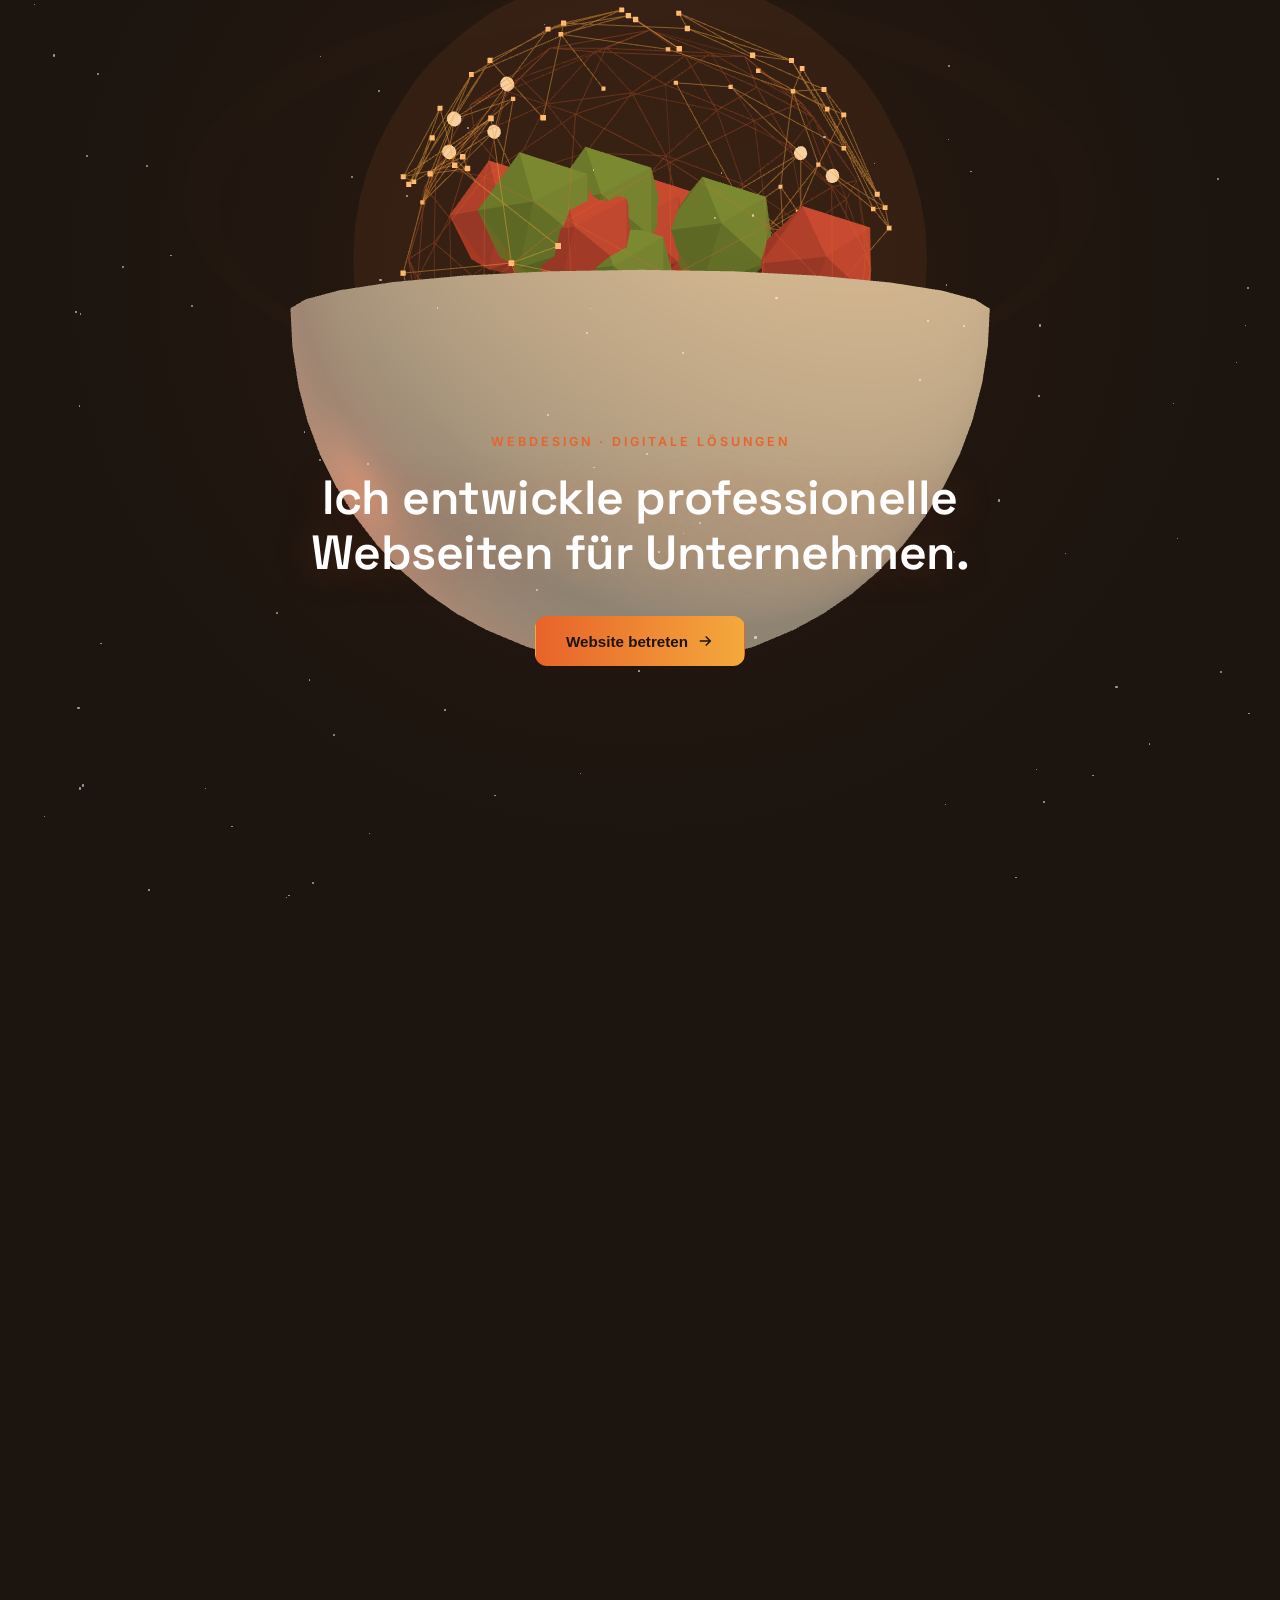
==== commit 5e8a37e8: "Switch to warm gastro palette and morphing food intro globe Replace the cyan/blue tech color scheme " ====
--- a/index.html
+++ b/index.html
@@ -304,7 +304,7 @@
 
 </div>
 
-<script src="https://unpkg.com/three@0.160.0/build/three.min.js"></script>
+<script src="vendor/three.min.js"></script>
 <script src="script.js"></script>
 </body>
 </html>
--- a/styles.css
+++ b/styles.css
@@ -1,13 +1,13 @@
 :root {
-  --bg: #06080d;
-  --bg-soft: #0b0e16;
-  --panel: #0f1320;
+  --bg: #1b140f;
+  --bg-soft: #241a12;
+  --panel: #241b14;
   --panel-soft: #11162600;
-  --line: rgba(255,255,255,0.08);
-  --ink: #eef1f7;
-  --ink-soft: #9aa3b8;
-  --accent: #2fd6e0;
-  --accent-2: #3b6cff;
+  --line: rgba(255,237,217,0.08);
+  --ink: #f7efe6;
+  --ink-soft: #c9b9a8;
+  --accent: #e8632a;
+  --accent-2: #f4a93c;
   --radius: 18px;
   font-size: 16px;
 }
@@ -46,7 +46,7 @@
   position: fixed;
   inset: 0;
   z-index: 1000;
-  background: radial-gradient(ellipse at 50% 30%, #0a1228 0%, #04050a 70%);
+  background: radial-gradient(ellipse at 50% 30%, #2a1a10 0%, #1b140f 70%);
   display: flex;
   align-items: center;
   justify-content: center;
@@ -95,6 +95,7 @@
   text-align: center;
   max-width: 720px;
   padding: 0 24px;
+  margin-top: 22vh;
   animation: introFade 1.2s ease both;
 }
 
@@ -117,7 +118,7 @@
   font-weight: 600;
   margin-bottom: 36px;
   color: #fff;
-  text-shadow: 0 0 40px rgba(47,214,224,0.25);
+  text-shadow: 0 0 40px rgba(232,99,42,0.25);
 }
 
 .btn-enter {
@@ -142,13 +143,13 @@
 
 .btn-primary {
   background: linear-gradient(90deg, var(--accent), var(--accent-2));
-  color: #04050a;
-  box-shadow: 0 0 0 rgba(47,214,224,0);
+  color: #1b140f;
+  box-shadow: 0 0 0 rgba(232,99,42,0);
 }
 
 .btn-primary:hover {
   transform: translateY(-2px);
-  box-shadow: 0 12px 40px rgba(47,214,224,0.35);
+  box-shadow: 0 12px 40px rgba(232,99,42,0.35);
 }
 
 .btn-ghost {
@@ -206,7 +207,7 @@
   position: fixed;
   top: 0; left: 0; right: 0;
   z-index: 100;
-  background: rgba(6,8,13,0.7);
+  background: rgba(27,20,15,0.72);
   backdrop-filter: blur(14px);
   border-bottom: 1px solid var(--line);
   transition: background 0.3s ease;
@@ -258,14 +259,14 @@
 
 .nav-cta {
   background: linear-gradient(90deg, var(--accent), var(--accent-2));
-  color: #04050a !important;
+  color: #1b140f !important;
   padding: 10px 20px;
   border-radius: 10px;
   font-weight: 600;
   transition: transform 0.25s ease, box-shadow 0.25s ease;
 }
 
-.nav-cta:hover { transform: translateY(-1px); box-shadow: 0 8px 24px rgba(47,214,224,0.3); }
+.nav-cta:hover { transform: translateY(-1px); box-shadow: 0 8px 24px rgba(232,99,42,0.3); }
 
 .nav-toggle {
   display: none;
@@ -435,15 +436,15 @@
 
 .service-card:hover {
   transform: translateY(-8px);
-  border-color: rgba(47,214,224,0.4);
-  box-shadow: 0 24px 48px rgba(0,0,0,0.4), 0 0 40px rgba(47,214,224,0.15);
+  border-color: rgba(232,99,42,0.4);
+  box-shadow: 0 24px 48px rgba(0,0,0,0.4), 0 0 40px rgba(232,99,42,0.15);
 }
 
 .service-icon {
   width: 52px;
   height: 52px;
   border-radius: 14px;
-  background: linear-gradient(135deg, rgba(47,214,224,0.15), rgba(59,108,255,0.15));
+  background: linear-gradient(135deg, rgba(232,99,42,0.15), rgba(244,169,60,0.15));
   display: flex;
   align-items: center;
   justify-content: center;
@@ -476,7 +477,7 @@
   position: absolute;
   inset: 10%;
   border-radius: 50%;
-  background: radial-gradient(circle at 35% 30%, rgba(47,214,224,0.4), rgba(59,108,255,0.15) 60%, transparent 80%);
+  background: radial-gradient(circle at 35% 30%, rgba(232,99,42,0.4), rgba(244,169,60,0.15) 60%, transparent 80%);
   filter: blur(2px);
   animation: orbFloat 7s ease-in-out infinite;
 }
@@ -543,7 +544,7 @@
   left: 3px;
   top: 4px;
   font-size: 0.65rem;
-  color: #04050a;
+  color: #1b140f;
   font-weight: 700;
 }
 
@@ -565,7 +566,7 @@
 
 .why-item:hover {
   transform: translateY(-4px);
-  border-color: rgba(47,214,224,0.35);
+  border-color: rgba(232,99,42,0.35);
 }
 
 .why-check {
@@ -575,7 +576,7 @@
   width: 34px;
   height: 34px;
   border-radius: 50%;
-  background: linear-gradient(135deg, rgba(47,214,224,0.18), rgba(59,108,255,0.18));
+  background: linear-gradient(135deg, rgba(232,99,42,0.18), rgba(244,169,60,0.18));
   color: var(--accent);
   font-weight: 700;
   margin-bottom: 14px;
@@ -601,7 +602,7 @@
 
 .portfolio-card:hover {
   transform: translateY(-6px) scale(1.015);
-  box-shadow: 0 24px 50px rgba(0,0,0,0.45), 0 0 30px rgba(47,214,224,0.12);
+  box-shadow: 0 24px 50px rgba(0,0,0,0.45), 0 0 30px rgba(232,99,42,0.12);
 }
 
 .portfolio-img { overflow: hidden; aspect-ratio: 4/3; }
@@ -722,7 +723,7 @@
 
 .contact-link:hover {
   transform: translateX(4px);
-  border-color: rgba(47,214,224,0.4);
+  border-color: rgba(232,99,42,0.4);
   color: var(--accent);
 }
 
@@ -781,7 +782,7 @@
   .nav-links {
     position: absolute;
     top: 76px; left: 0; right: 0;
-    background: rgba(6,8,13,0.97);
+    background: rgba(27,20,15,0.97);
     flex-direction: column;
     align-items: flex-start;
     padding: 24px;
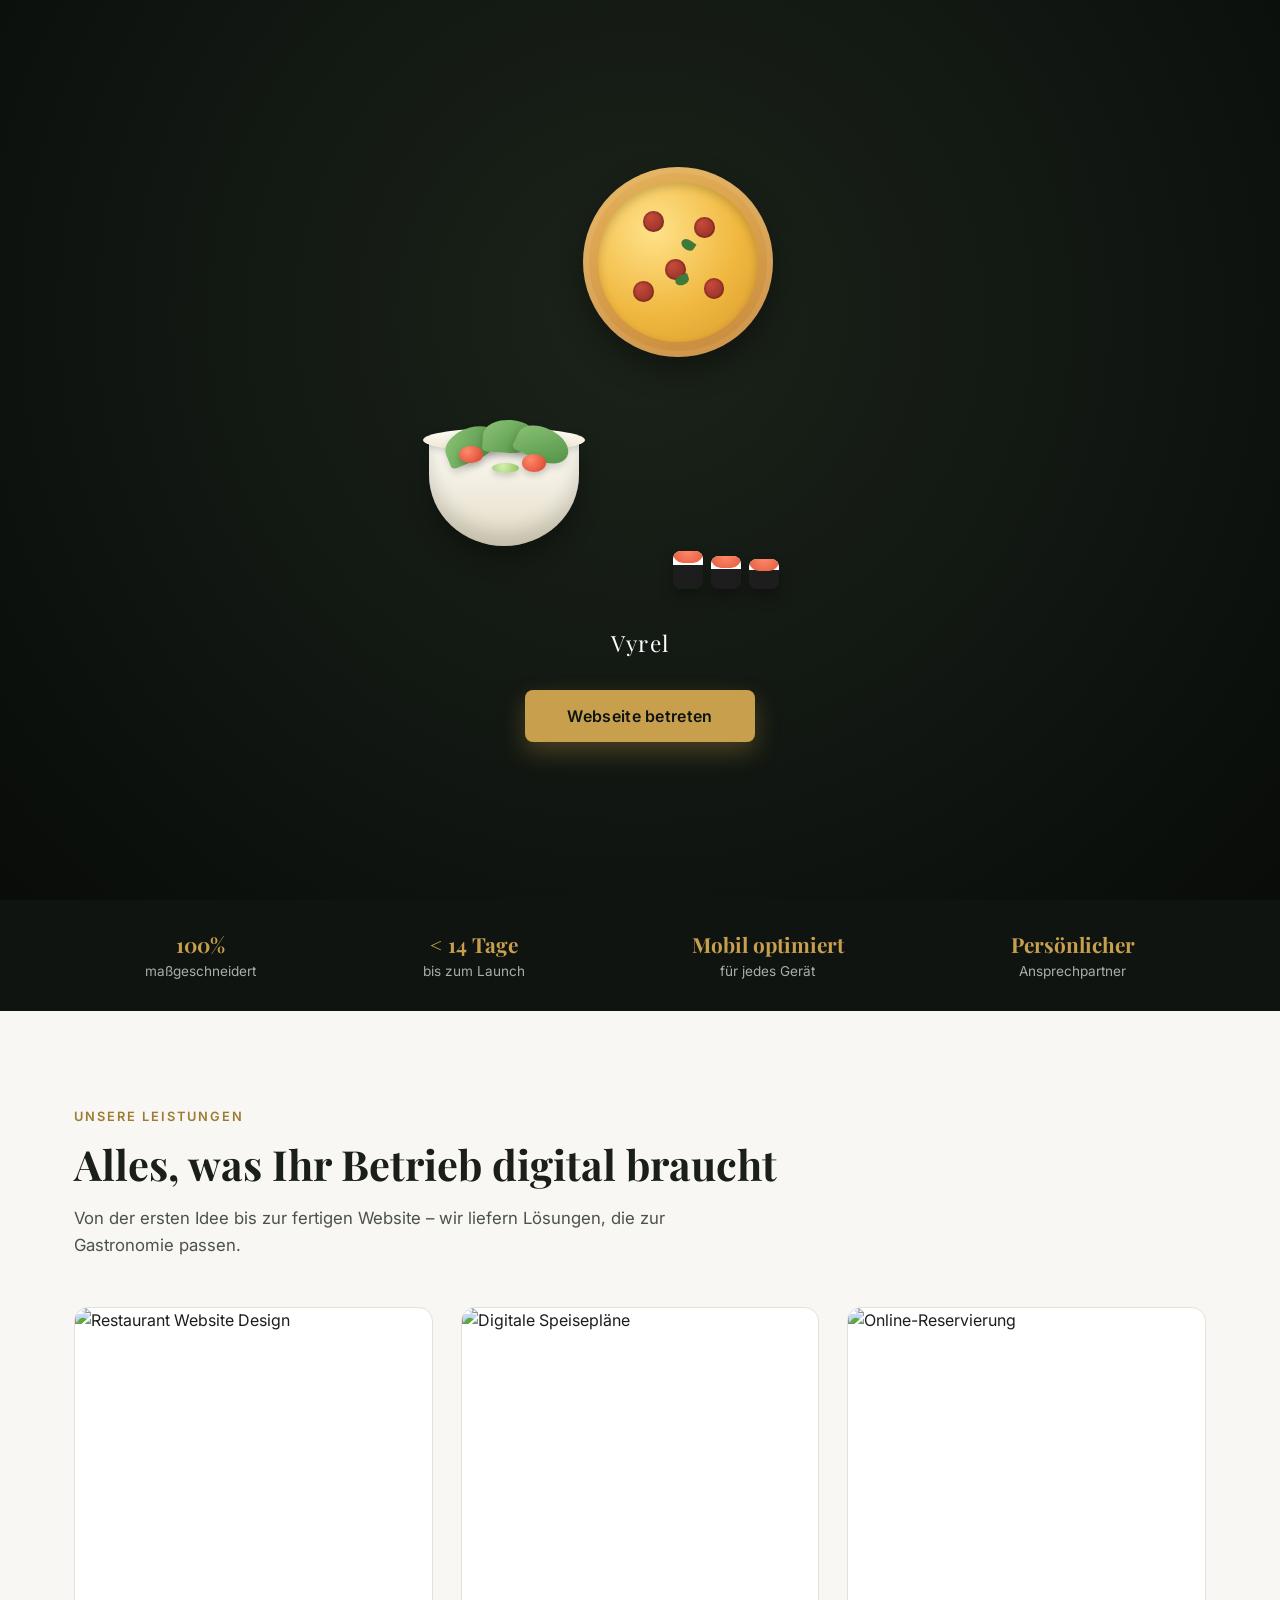
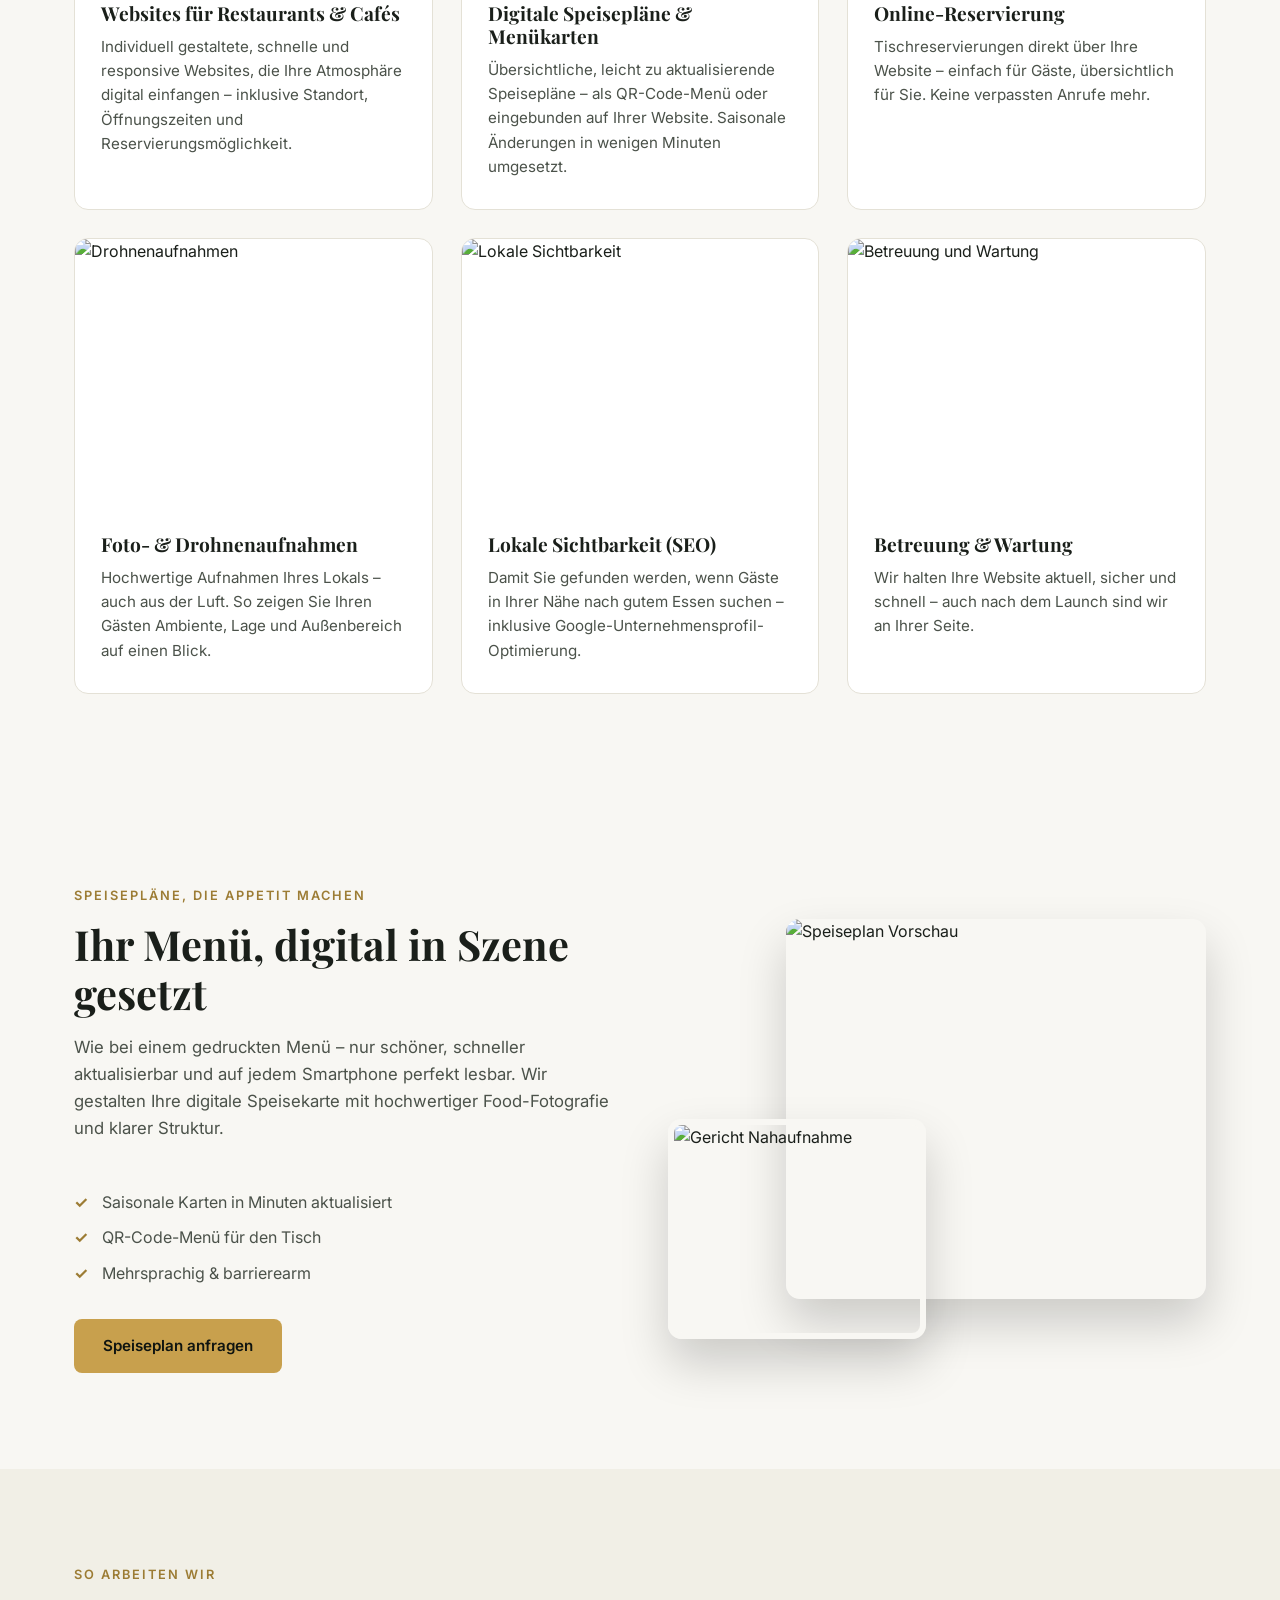
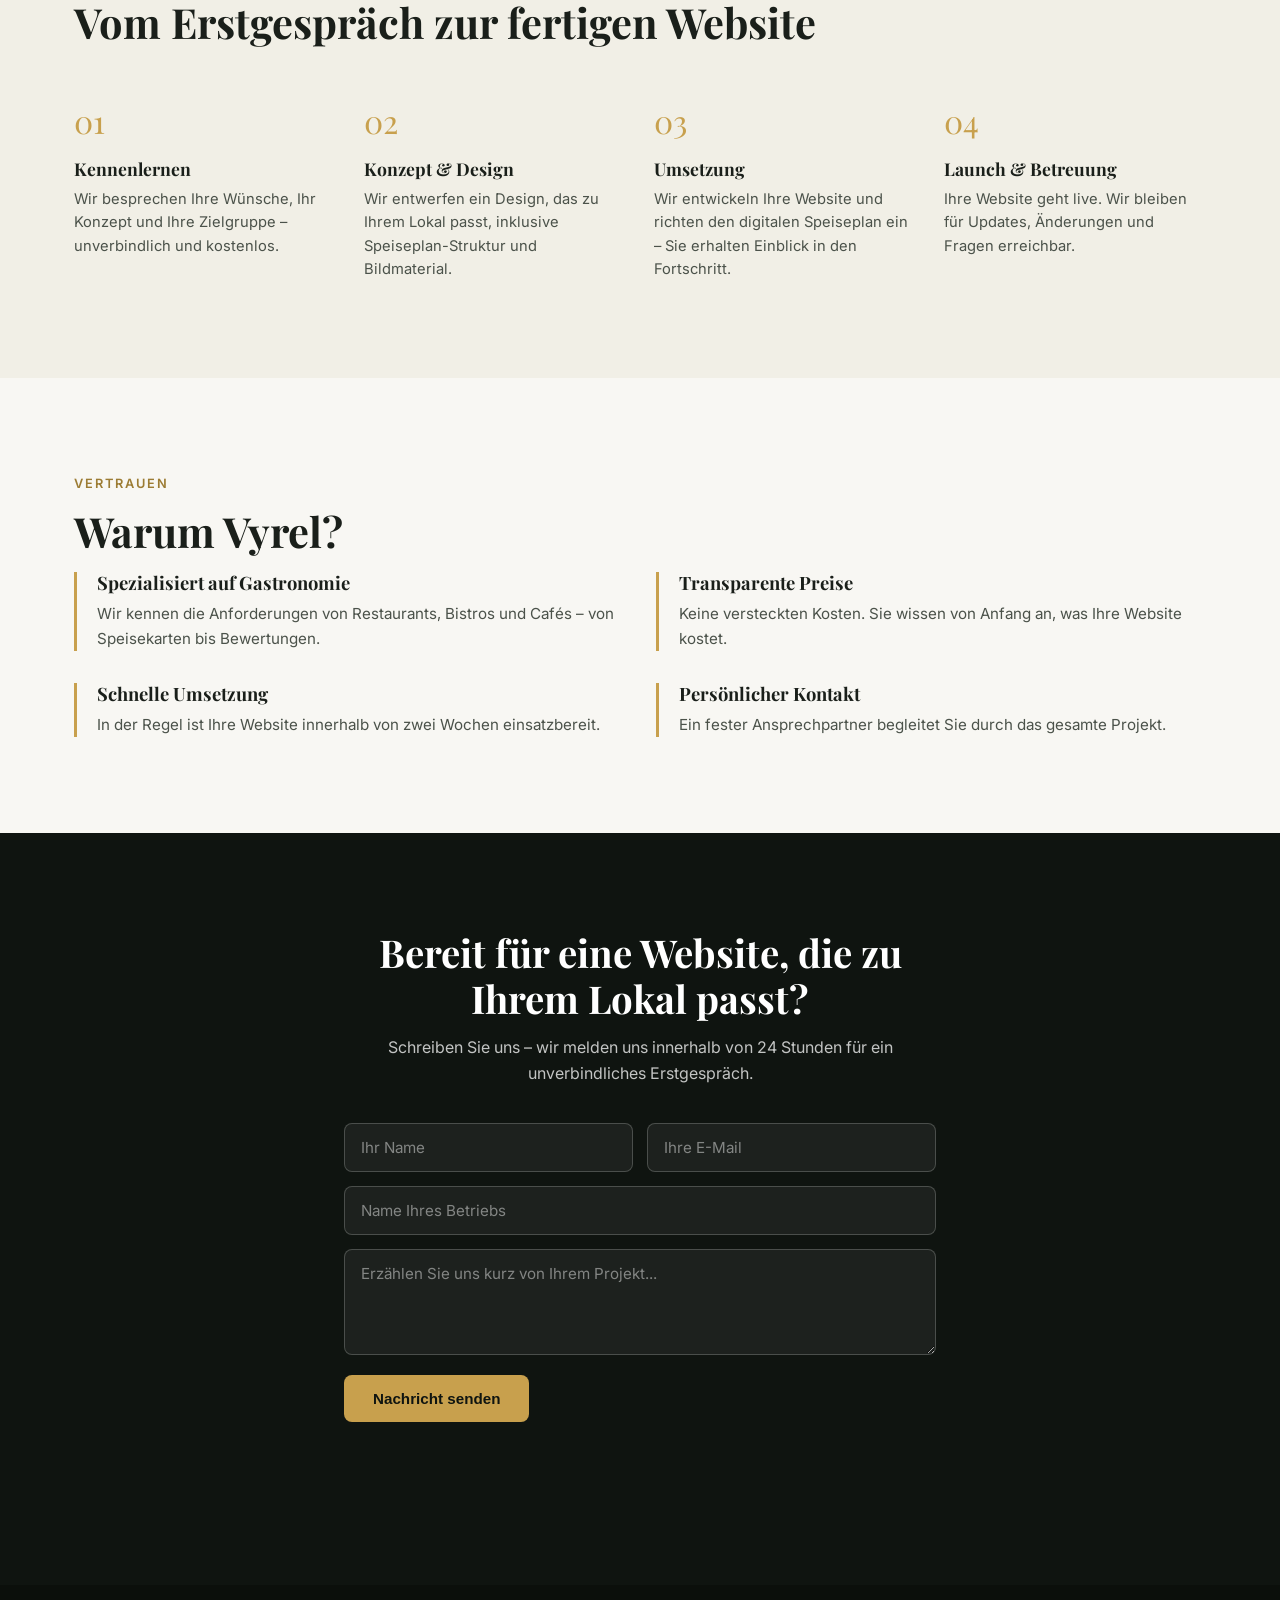
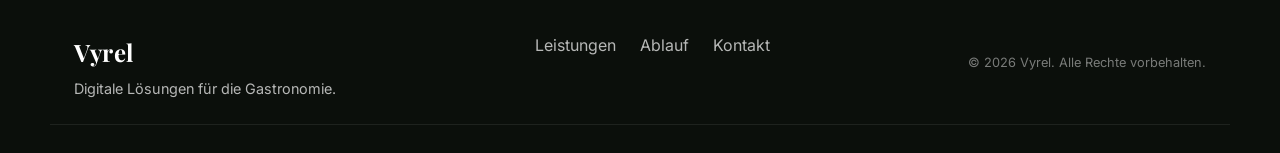
==== commit e3c316c5: "Add polished start animation with pizza, salad and sushi Smooth fade/scale-in splash screen with a c" ====
--- a/index.html
+++ b/index.html
@@ -3,308 +3,257 @@
 <head>
 <meta charset="UTF-8">
 <meta name="viewport" content="width=device-width, initial-scale=1.0">
-<title>Vyrel – Premium Webdesign für Unternehmen</title>
-<meta name="description" content="Vyrel entwickelt moderne, hochwertige Webseiten für Unternehmen, Restaurants und Marken. Individuelles Webdesign, schnelle Umsetzung, faire Preise.">
+<title>Vyrel – Digitale Lösungen für Gastronomie</title>
+<meta name="description" content="Vyrel entwickelt professionelle Websites und digitale Speisepläne für Restaurants, Cafés und gastronomische Betriebe.">
 <link rel="preconnect" href="https://fonts.googleapis.com">
-<link rel="preconnect" href="https://fonts.gstatic.com" crossorigin>
-<link href="https://fonts.googleapis.com/css2?family=Space+Grotesk:wght@500;600;700&family=Inter:wght@400;500;600;700&display=swap" rel="stylesheet">
+<link href="https://fonts.googleapis.com/css2?family=Playfair+Display:wght@600;700&family=Inter:wght@400;500;600;700&display=swap" rel="stylesheet">
 <link rel="stylesheet" href="styles.css">
 </head>
 <body>
 
-<!-- INTRO / 3D ERDE -->
-<div class="intro" id="intro">
-  <canvas id="earthCanvas"></canvas>
-  <div class="intro-stars" id="introStars"></div>
-  <div class="intro-content">
-    <p class="intro-eyebrow">Webdesign · Digitale Lösungen</p>
-    <h1>Ich entwickle professionelle Webseiten für Unternehmen.</h1>
-    <button class="btn btn-primary btn-enter" id="enterBtn">
-      <span>Website betreten</span>
-      <svg viewBox="0 0 24 24" width="18" height="18" fill="none" stroke="currentColor" stroke-width="2"><path d="M5 12h14M13 6l6 6-6 6"/></svg>
+<div class="splash" id="splash">
+  <div class="splash-scene">
+    <div class="splash-food splash-pizza" aria-hidden="true">
+      <div class="pizza-crust">
+        <div class="pizza-cheese">
+          <span class="pepperoni p1"></span>
+          <span class="pepperoni p2"></span>
+          <span class="pepperoni p3"></span>
+          <span class="pepperoni p4"></span>
+          <span class="pepperoni p5"></span>
+          <span class="basil b1"></span>
+          <span class="basil b2"></span>
+        </div>
+      </div>
+    </div>
+    <div class="splash-food splash-salad" aria-hidden="true">
+      <div class="salad-bowl">
+        <span class="leaf l1"></span>
+        <span class="leaf l2"></span>
+        <span class="leaf l3"></span>
+        <span class="tomato t1"></span>
+        <span class="tomato t2"></span>
+        <span class="cucumber c1"></span>
+      </div>
+    </div>
+    <div class="splash-food splash-sushi" aria-hidden="true">
+      <div class="sushi-piece s1"><span class="sushi-topping"></span></div>
+      <div class="sushi-piece s2"><span class="sushi-topping"></span></div>
+      <div class="sushi-piece s3"><span class="sushi-topping"></span></div>
+    </div>
+  </div>
+  <p class="splash-title">Vyrel</p>
+  <button class="splash-enter" id="splashEnter">Webseite betreten</button>
+</div>
+
+<header class="site-header">
+  <div class="container header-inner">
+    <a href="#top" class="logo">Vyrel</a>
+    <nav class="nav-links">
+      <a href="#leistungen">Leistungen</a>
+      <a href="#speiseplaene">Speisepläne</a>
+      <a href="#ablauf">Ablauf</a>
+      <a href="#referenzen">Referenzen</a>
+      <a href="#kontakt" class="nav-cta">Kontakt</a>
+    </nav>
+    <button class="nav-toggle" aria-label="Menü öffnen" id="navToggle">
+      <span></span><span></span><span></span>
     </button>
   </div>
-</div>
-
-<!-- HAUPTSEITE -->
-<div class="site" id="site">
-
-  <div class="bg-glow bg-glow-1"></div>
-  <div class="bg-glow bg-glow-2"></div>
-  <div class="bg-grid"></div>
-
-  <header class="site-header" id="siteHeader">
-    <div class="container header-inner">
-      <a href="#top" class="logo">Vyrel<span class="dot">.</span></a>
-      <nav class="nav-links" id="navLinks">
-        <a href="#leistungen">Leistungen</a>
-        <a href="#ueber-mich">Über mich</a>
-        <a href="#warum-ich">Warum ich</a>
-        <a href="#referenzen">Referenzen</a>
-        <a href="#kontakt" class="nav-cta">Kontakt</a>
-      </nav>
-      <button class="nav-toggle" aria-label="Menü öffnen" id="navToggle">
-        <span></span><span></span><span></span>
-      </button>
-    </div>
-  </header>
-
-  <section class="hero" id="top">
-    <div class="container hero-content">
-      <p class="eyebrow reveal">Webdesign Studio</p>
-      <h1 class="reveal" style="--d:0.05s">Webseiten, die <span class="grad-text">begeistern</span> und Kunden gewinnen.</h1>
-      <p class="hero-sub reveal" style="--d:0.15s">Ich gestalte moderne, schnelle und individuelle Webseiten für Unternehmen, Restaurants und Marken – mit Fokus auf Design, Performance und messbare Ergebnisse.</p>
-      <div class="hero-actions reveal" style="--d:0.25s">
-        <a href="#kontakt" class="btn btn-primary">Projekt starten</a>
-        <a href="#referenzen" class="btn btn-ghost">Referenzen ansehen</a>
-      </div>
-    </div>
-    <div class="hero-scroll">
-      <span>Scrollen</span>
-      <div class="scroll-line"></div>
-    </div>
-  </section>
-
-  <section class="trust-bar">
-    <div class="container trust-items">
-      <div class="trust-item reveal"><strong>100%</strong><span>individuelles Design</span></div>
-      <div class="trust-item reveal" style="--d:0.05s"><strong>&lt; 14 Tage</strong><span>bis zum Launch</span></div>
-      <div class="trust-item reveal" style="--d:0.1s"><strong>Mobile First</strong><span>jedes Gerät</span></div>
-      <div class="trust-item reveal" style="--d:0.15s"><strong>SEO-optimiert</strong><span>von Anfang an</span></div>
-    </div>
-  </section>
-
-  <section class="section" id="leistungen">
-    <div class="container">
-      <p class="section-tag reveal">Dienstleistungen</p>
-      <h2 class="reveal">Was ich für dich entwickle</h2>
-      <p class="section-lead reveal">Maßgeschneiderte digitale Lösungen – von der Landingpage bis zur kompletten Unternehmenswebsite.</p>
-
-      <div class="services-grid">
-        <article class="service-card reveal">
-          <div class="service-icon">
-            <svg viewBox="0 0 24 24" fill="none" stroke="currentColor" stroke-width="1.6"><rect x="3" y="4" width="18" height="14" rx="2"/><path d="M3 9h18M8 21h8"/></svg>
-          </div>
-          <h3>Webdesign</h3>
-          <p>Individuelle, moderne Webseiten, abgestimmt auf deine Marke und Zielgruppe.</p>
-        </article>
-
-        <article class="service-card reveal">
-          <div class="service-icon">
-            <svg viewBox="0 0 24 24" fill="none" stroke="currentColor" stroke-width="1.6"><path d="M13 3 4 14h7l-1 7 9-11h-7l1-7z"/></svg>
-          </div>
-          <h3>Landingpages</h3>
-          <p>Conversion-optimierte Seiten, die Besucher gezielt in Kunden verwandeln.</p>
-        </article>
-
-        <article class="service-card reveal">
-          <div class="service-icon">
-            <svg viewBox="0 0 24 24" fill="none" stroke="currentColor" stroke-width="1.6"><path d="M4 19.5A2.5 2.5 0 0 1 6.5 17H20"/><path d="M6.5 2H20v20H6.5A2.5 2.5 0 0 1 4 19.5v-15A2.5 2.5 0 0 1 6.5 2z"/></svg>
-          </div>
-          <h3>Speisekarten</h3>
-          <p>Elegante Print- und Layoutvorlagen für klassische Speisekarten.</p>
-        </article>
-
-        <article class="service-card reveal">
-          <div class="service-icon">
-            <svg viewBox="0 0 24 24" fill="none" stroke="currentColor" stroke-width="1.6"><rect x="5" y="2" width="14" height="20" rx="2"/><path d="M9 18h6"/></svg>
-          </div>
-          <h3>Digitale Speisekarten</h3>
-          <p>QR-Code-Menüs, mobil optimiert und in Minuten aktualisierbar.</p>
-        </article>
-
-        <article class="service-card reveal">
-          <div class="service-icon">
-            <svg viewBox="0 0 24 24" fill="none" stroke="currentColor" stroke-width="1.6"><path d="M3 17h2l2-5 3 8 3-12 2 6h6"/></svg>
-          </div>
-          <h3>Webseiten für Restaurants</h3>
-          <p>Websites, die Atmosphäre, Lage und Menü perfekt in Szene setzen.</p>
-        </article>
-
-        <article class="service-card reveal">
-          <div class="service-icon">
-            <svg viewBox="0 0 24 24" fill="none" stroke="currentColor" stroke-width="1.6"><path d="M3 21V8l9-5 9 5v13"/><path d="M9 21v-8h6v8"/></svg>
-          </div>
-          <h3>Webseiten für Unternehmen</h3>
-          <p>Professioneller Online-Auftritt, der Vertrauen schafft und überzeugt.</p>
-        </article>
-
-        <article class="service-card reveal">
-          <div class="service-icon">
-            <svg viewBox="0 0 24 24" fill="none" stroke="currentColor" stroke-width="1.6"><circle cx="12" cy="12" r="3"/><path d="M19.4 15a1.7 1.7 0 0 0 .34 1.87l.06.06a2 2 0 1 1-2.83 2.83l-.06-.06a1.7 1.7 0 0 0-1.87-.34 1.7 1.7 0 0 0-1.04 1.56V21a2 2 0 1 1-4 0v-.09A1.7 1.7 0 0 0 9 19.35a1.7 1.7 0 0 0-1.87.34l-.06.06a2 2 0 1 1-2.83-2.83l.06-.06A1.7 1.7 0 0 0 4.65 15a1.7 1.7 0 0 0-1.56-1.04H3a2 2 0 1 1 0-4h.09A1.7 1.7 0 0 0 4.65 9a1.7 1.7 0 0 0-.34-1.87l-.06-.06a2 2 0 1 1 2.83-2.83l.06.06A1.7 1.7 0 0 0 9 4.65a1.7 1.7 0 0 0 1.04-1.56V3a2 2 0 1 1 4 0v.09a1.7 1.7 0 0 0 1.04 1.56 1.7 1.7 0 0 0 1.87-.34l.06-.06a2 2 0 1 1 2.83 2.83l-.06.06A1.7 1.7 0 0 0 19.35 9a1.7 1.7 0 0 0 1.56 1.04H21a2 2 0 1 1 0 4h-.09a1.7 1.7 0 0 0-1.56 1.04z"/></svg>
-          </div>
-          <h3>Wartung von Webseiten</h3>
-          <p>Updates, Sicherheit und Performance – dauerhaft im Blick.</p>
-        </article>
-
-        <article class="service-card reveal">
-          <div class="service-icon">
-            <svg viewBox="0 0 24 24" fill="none" stroke="currentColor" stroke-width="1.6"><path d="M12 2 2 7l10 5 10-5-10-5z"/><path d="M2 17l10 5 10-5M2 12l10 5 10-5"/></svg>
-          </div>
-          <h3>Individuelle Lösungen</h3>
-          <p>Sonderwünsche, Integrationen und Funktionen – ganz nach deinem Bedarf.</p>
-        </article>
-      </div>
-    </div>
-  </section>
-
-  <section class="section section-alt" id="ueber-mich">
-    <div class="container about-inner">
-      <div class="about-visual reveal">
-        <div class="about-orb"></div>
-        <div class="about-card">
-          <span class="about-card-num">3+</span>
-          <span class="about-card-label">Jahre Erfahrung</span>
-        </div>
-      </div>
-      <div class="about-text reveal">
-        <p class="section-tag">Über mich</p>
-        <h2>Jung, motiviert und voller Energie für dein Projekt.</h2>
-        <p class="section-lead">Ich bin Webdesigner mit Leidenschaft für modernes, klares Design und durchdachte Nutzererlebnisse. Jedes Projekt entwickle ich individuell – kein Baukasten, keine Vorlagen von der Stange.</p>
-        <ul class="check-list">
-          <li>Modernes, zeitgemäßes Design</li>
-          <li>Individuelle Lösungen statt Schablonen</li>
-          <li>Schnelle, zuverlässige Umsetzung</li>
-        </ul>
-      </div>
-    </div>
-  </section>
-
-  <section class="section" id="warum-ich">
-    <div class="container">
-      <p class="section-tag reveal">Vorteile</p>
-      <h2 class="reveal">Warum mit mir arbeiten?</h2>
-      <div class="why-grid reveal-group">
-        <div class="why-item reveal">
-          <span class="why-check">✓</span>
-          <h3>Modernes Design</h3>
-          <p>Zeitgemäße Optik, die sofort überzeugt.</p>
-        </div>
-        <div class="why-item reveal">
-          <span class="why-check">✓</span>
-          <h3>Schnelle Umsetzung</h3>
-          <p>Vom Konzept zum Launch in kurzer Zeit.</p>
-        </div>
-        <div class="why-item reveal">
-          <span class="why-check">✓</span>
-          <h3>Individuelle Beratung</h3>
-          <p>Persönlicher Austausch statt Standardpaket.</p>
-        </div>
-        <div class="why-item reveal">
-          <span class="why-check">✓</span>
-          <h3>Mobil optimiert</h3>
-          <p>Perfekte Darstellung auf jedem Gerät.</p>
-        </div>
-        <div class="why-item reveal">
-          <span class="why-check">✓</span>
-          <h3>SEO-freundlich</h3>
-          <p>Sichtbar bei Google von Tag eins an.</p>
-        </div>
-        <div class="why-item reveal">
-          <span class="why-check">✓</span>
-          <h3>Faire Preise</h3>
-          <p>Transparente Kosten ohne versteckte Gebühren.</p>
-        </div>
-      </div>
-    </div>
-  </section>
-
-  <section class="section section-alt" id="referenzen">
-    <div class="container">
-      <p class="section-tag reveal">Referenzen</p>
-      <h2 class="reveal">Ausgewählte Projekte</h2>
-      <p class="section-lead reveal">Ein Einblick in Projekte, die Design, Funktion und Performance vereinen.</p>
-
-      <div class="portfolio-grid">
-        <article class="portfolio-card reveal">
-          <div class="portfolio-img"><img src="https://images.unsplash.com/photo-1517248135467-4c7edcad34c4?auto=format&fit=crop&w=900&q=80" alt="Restaurant Website" loading="lazy"></div>
-          <div class="portfolio-body">
-            <span class="portfolio-tag">Gastronomie</span>
-            <h3>Restaurant Website</h3>
-          </div>
-        </article>
-        <article class="portfolio-card reveal">
-          <div class="portfolio-img"><img src="https://images.unsplash.com/photo-1460925895917-afdab827c52f?auto=format&fit=crop&w=900&q=80" alt="Unternehmens-Website" loading="lazy"></div>
-          <div class="portfolio-body">
-            <span class="portfolio-tag">Business</span>
-            <h3>Unternehmens-Website</h3>
-          </div>
-        </article>
-        <article class="portfolio-card reveal">
-          <div class="portfolio-img"><img src="https://images.unsplash.com/photo-1556742049-0cfed4f6a45d?auto=format&fit=crop&w=900&q=80" alt="Landingpage" loading="lazy"></div>
-          <div class="portfolio-body">
-            <span class="portfolio-tag">Landingpage</span>
-            <h3>Produkt-Launch Seite</h3>
-          </div>
-        </article>
-        <article class="portfolio-card reveal">
-          <div class="portfolio-img"><img src="https://images.unsplash.com/photo-1432139509613-5c4255815697?auto=format&fit=crop&w=900&q=80" alt="Digitale Speisekarte" loading="lazy"></div>
-          <div class="portfolio-body">
-            <span class="portfolio-tag">Digitale Speisekarte</span>
-            <h3>QR-Menü Konzept</h3>
-          </div>
-        </article>
-      </div>
-    </div>
-  </section>
-
-  <section class="cta-banner" id="kontakt">
-    <div class="container cta-inner">
-      <p class="section-tag reveal">Kontakt</p>
-      <h2 class="reveal">Lass uns dein Projekt starten.</h2>
-      <p class="reveal">Schreib mir kurz dein Anliegen – ich melde mich innerhalb von 24 Stunden zurück.</p>
-
-      <div class="contact-grid reveal">
-        <form class="contact-form" id="contactForm">
-          <div class="form-row">
-            <input type="text" name="name" placeholder="Dein Name" required>
-            <input type="email" name="email" placeholder="Deine E-Mail" required>
-          </div>
-          <textarea name="message" placeholder="Erzähl mir kurz von deinem Projekt..." rows="5" required></textarea>
-          <button type="submit" class="btn btn-primary">Nachricht senden</button>
-          <p class="form-note" id="formNote"></p>
-        </form>
-
-        <div class="contact-side">
-          <a href="https://wa.me/491234567890" class="contact-link" target="_blank" rel="noopener">
-            <svg viewBox="0 0 24 24" width="20" height="20" fill="currentColor"><path d="M17.6 6.3A8.8 8.8 0 0 0 12 4a8.9 8.9 0 0 0-7.7 13.4L3 21l3.7-1.2A8.9 8.9 0 0 0 12 21a8.9 8.9 0 0 0 5.6-15.7zM12 19.3a7.3 7.3 0 0 1-3.7-1l-.3-.2-2.6.9.9-2.5-.2-.3A7.3 7.3 0 1 1 19.3 12 7.3 7.3 0 0 1 12 19.3z"/></svg>
-            <span>WhatsApp</span>
-          </a>
-          <a href="mailto:hallo@vyrel.de" class="contact-link">
-            <svg viewBox="0 0 24 24" width="20" height="20" fill="none" stroke="currentColor" stroke-width="1.6"><rect x="3" y="5" width="18" height="14" rx="2"/><path d="M3 7l9 6 9-6"/></svg>
-            <span>hallo@vyrel.de</span>
-          </a>
-          <a href="#" class="contact-link">
-            <svg viewBox="0 0 24 24" width="20" height="20" fill="none" stroke="currentColor" stroke-width="1.6"><rect x="2" y="2" width="20" height="20" rx="5"/><circle cx="12" cy="12" r="4"/><circle cx="17.5" cy="6.5" r="1"/></svg>
-            <span>Instagram</span>
-          </a>
-        </div>
-      </div>
-    </div>
-  </section>
-
-  <footer class="site-footer">
-    <div class="container footer-inner">
-      <div class="footer-brand">
-        <span class="logo">Vyrel<span class="dot">.</span></span>
-        <p>Premium Webdesign für Unternehmen.</p>
-      </div>
-      <div class="footer-links">
-        <a href="#kontakt">Impressum</a>
-        <a href="#kontakt">Datenschutz</a>
-        <a href="#kontakt">Kontakt</a>
-      </div>
-      <div class="footer-social">
-        <a href="#" aria-label="Instagram">IG</a>
-        <a href="#" aria-label="LinkedIn">LI</a>
-      </div>
+</header>
+
+<section class="hero" id="top">
+  <img class="hero-img" id="heroImg" src="https://images.unsplash.com/photo-1559339352-11d035aa65de?auto=format&fit=crop&w=1920&q=80" alt="Restaurant von oben">
+  <div class="hero-overlay"></div>
+  <div class="container hero-content">
+    <p class="eyebrow fade-up">Digitalagentur für Gastronomie</p>
+    <h1 class="fade-up" style="--d:0.1s">Ihr Restaurant, <span>aus der Vogelperspektive</span> betrachtet.</h1>
+    <p class="hero-sub fade-up" style="--d:0.2s">Vyrel gestaltet Websites und digitale Speisepläne, die Ihr Lokal so präsentieren, wie es Ihre Gäste verdienen – modern, schnell und überall erreichbar.</p>
+    <div class="hero-actions fade-up" style="--d:0.3s">
+      <a href="#kontakt" class="btn btn-primary">Kostenloses Erstgespräch</a>
+      <a href="#leistungen" class="btn btn-ghost">Leistungen ansehen</a>
+    </div>
+  </div>
+  <div class="hero-scroll">
+    <span>Scrollen</span>
+    <div class="scroll-line"></div>
+  </div>
+</section>
+
+<section class="trust-bar">
+  <div class="container trust-items">
+    <div class="trust-item"><strong>100%</strong><span>maßgeschneidert</span></div>
+    <div class="trust-item"><strong>&lt; 14 Tage</strong><span>bis zum Launch</span></div>
+    <div class="trust-item"><strong>Mobil optimiert</strong><span>für jedes Gerät</span></div>
+    <div class="trust-item"><strong>Persönlicher</strong><span>Ansprechpartner</span></div>
+  </div>
+</section>
+
+<section class="section" id="leistungen">
+  <div class="container">
+    <p class="section-tag">Unsere Leistungen</p>
+    <h2>Alles, was Ihr Betrieb digital braucht</h2>
+    <p class="section-lead">Von der ersten Idee bis zur fertigen Website – wir liefern Lösungen, die zur Gastronomie passen.</p>
+
+    <div class="services-grid">
+      <article class="service-card reveal">
+        <div class="service-img"><img src="https://images.unsplash.com/photo-1517248135467-4c7edcad34c4?auto=format&fit=crop&w=800&q=80" alt="Restaurant Website Design" loading="lazy"></div>
+        <div class="service-body">
+          <h3>Websites für Restaurants &amp; Cafés</h3>
+          <p>Individuell gestaltete, schnelle und responsive Websites, die Ihre Atmosphäre digital einfangen – inklusive Standort, Öffnungszeiten und Reservierungsmöglichkeit.</p>
+        </div>
+      </article>
+
+      <article class="service-card reveal">
+        <div class="service-img"><img src="https://images.unsplash.com/photo-1432139509613-5c4255815697?auto=format&fit=crop&w=800&q=80" alt="Digitale Speisepläne" loading="lazy"></div>
+        <div class="service-body">
+          <h3>Digitale Speisepläne &amp; Menükarten</h3>
+          <p>Übersichtliche, leicht zu aktualisierende Speisepläne – als QR-Code-Menü oder eingebunden auf Ihrer Website. Saisonale Änderungen in wenigen Minuten umgesetzt.</p>
+        </div>
+      </article>
+
+      <article class="service-card reveal">
+        <div class="service-img"><img src="https://images.unsplash.com/photo-1414235077428-338989a2e8c0?auto=format&fit=crop&w=800&q=80" alt="Online-Reservierung" loading="lazy"></div>
+        <div class="service-body">
+          <h3>Online-Reservierung</h3>
+          <p>Tischreservierungen direkt über Ihre Website – einfach für Gäste, übersichtlich für Sie. Keine verpassten Anrufe mehr.</p>
+        </div>
+      </article>
+
+      <article class="service-card reveal">
+        <div class="service-img"><img src="https://images.unsplash.com/photo-1506744038136-46273834b3fb?auto=format&fit=crop&w=800&q=80" alt="Drohnenaufnahmen" loading="lazy"></div>
+        <div class="service-body">
+          <h3>Foto- &amp; Drohnenaufnahmen</h3>
+          <p>Hochwertige Aufnahmen Ihres Lokals – auch aus der Luft. So zeigen Sie Ihren Gästen Ambiente, Lage und Außenbereich auf einen Blick.</p>
+        </div>
+      </article>
+
+      <article class="service-card reveal">
+        <div class="service-img"><img src="https://images.unsplash.com/photo-1556742049-0cfed4f6a45d?auto=format&fit=crop&w=800&q=80" alt="Lokale Sichtbarkeit" loading="lazy"></div>
+        <div class="service-body">
+          <h3>Lokale Sichtbarkeit (SEO)</h3>
+          <p>Damit Sie gefunden werden, wenn Gäste in Ihrer Nähe nach gutem Essen suchen – inklusive Google-Unternehmensprofil-Optimierung.</p>
+        </div>
+      </article>
+
+      <article class="service-card reveal">
+        <div class="service-img"><img src="https://images.unsplash.com/photo-1521017432531-fbd92d768814?auto=format&fit=crop&w=800&q=80" alt="Betreuung und Wartung" loading="lazy"></div>
+        <div class="service-body">
+          <h3>Betreuung &amp; Wartung</h3>
+          <p>Wir halten Ihre Website aktuell, sicher und schnell – auch nach dem Launch sind wir an Ihrer Seite.</p>
+        </div>
+      </article>
+    </div>
+  </div>
+</section>
+
+<section class="section menu-showcase" id="speiseplaene">
+  <div class="container menu-showcase-inner">
+    <div class="menu-showcase-text reveal">
+      <p class="section-tag">Speisepläne, die Appetit machen</p>
+      <h2>Ihr Menü, digital in Szene gesetzt</h2>
+      <p class="section-lead">Wie bei einem gedruckten Menü – nur schöner, schneller aktualisierbar und auf jedem Smartphone perfekt lesbar. Wir gestalten Ihre digitale Speisekarte mit hochwertiger Food-Fotografie und klarer Struktur.</p>
+      <ul class="menu-points">
+        <li>Saisonale Karten in Minuten aktualisiert</li>
+        <li>QR-Code-Menü für den Tisch</li>
+        <li>Mehrsprachig &amp; barrierearm</li>
+      </ul>
+      <a href="#kontakt" class="btn btn-primary">Speiseplan anfragen</a>
+    </div>
+    <div class="menu-showcase-images reveal">
+      <img class="menu-img menu-img-1" src="https://images.unsplash.com/photo-1543353071-873f17a7a088?auto=format&fit=crop&w=700&q=80" alt="Speiseplan Vorschau" loading="lazy">
+      <img class="menu-img menu-img-2" src="https://images.unsplash.com/photo-1467003909585-2f8a72700288?auto=format&fit=crop&w=500&q=80" alt="Gericht Nahaufnahme" loading="lazy">
+    </div>
+  </div>
+</section>
+
+<section class="section section-alt" id="ablauf">
+  <div class="container">
+    <p class="section-tag">So arbeiten wir</p>
+    <h2>Vom Erstgespräch zur fertigen Website</h2>
+
+    <div class="steps reveal-group">
+      <div class="step reveal">
+        <span class="step-num">01</span>
+        <h3>Kennenlernen</h3>
+        <p>Wir besprechen Ihre Wünsche, Ihr Konzept und Ihre Zielgruppe – unverbindlich und kostenlos.</p>
+      </div>
+      <div class="step reveal">
+        <span class="step-num">02</span>
+        <h3>Konzept &amp; Design</h3>
+        <p>Wir entwerfen ein Design, das zu Ihrem Lokal passt, inklusive Speiseplan-Struktur und Bildmaterial.</p>
+      </div>
+      <div class="step reveal">
+        <span class="step-num">03</span>
+        <h3>Umsetzung</h3>
+        <p>Wir entwickeln Ihre Website und richten den digitalen Speiseplan ein – Sie erhalten Einblick in den Fortschritt.</p>
+      </div>
+      <div class="step reveal">
+        <span class="step-num">04</span>
+        <h3>Launch &amp; Betreuung</h3>
+        <p>Ihre Website geht live. Wir bleiben für Updates, Änderungen und Fragen erreichbar.</p>
+      </div>
+    </div>
+  </div>
+</section>
+
+<section class="section" id="referenzen">
+  <div class="container">
+    <p class="section-tag">Vertrauen</p>
+    <h2>Warum Vyrel?</h2>
+    <div class="why-grid reveal-group">
+      <div class="why-item reveal">
+        <h3>Spezialisiert auf Gastronomie</h3>
+        <p>Wir kennen die Anforderungen von Restaurants, Bistros und Cafés – von Speisekarten bis Bewertungen.</p>
+      </div>
+      <div class="why-item reveal">
+        <h3>Transparente Preise</h3>
+        <p>Keine versteckten Kosten. Sie wissen von Anfang an, was Ihre Website kostet.</p>
+      </div>
+      <div class="why-item reveal">
+        <h3>Schnelle Umsetzung</h3>
+        <p>In der Regel ist Ihre Website innerhalb von zwei Wochen einsatzbereit.</p>
+      </div>
+      <div class="why-item reveal">
+        <h3>Persönlicher Kontakt</h3>
+        <p>Ein fester Ansprechpartner begleitet Sie durch das gesamte Projekt.</p>
+      </div>
+    </div>
+  </div>
+</section>
+
+<section class="cta-banner" id="kontakt">
+  <div class="container cta-inner">
+    <h2>Bereit für eine Website, die zu Ihrem Lokal passt?</h2>
+    <p>Schreiben Sie uns – wir melden uns innerhalb von 24 Stunden für ein unverbindliches Erstgespräch.</p>
+    <form class="contact-form" id="contactForm">
+      <div class="form-row">
+        <input type="text" name="name" placeholder="Ihr Name" required>
+        <input type="email" name="email" placeholder="Ihre E-Mail" required>
+      </div>
+      <input type="text" name="restaurant" placeholder="Name Ihres Betriebs">
+      <textarea name="message" placeholder="Erzählen Sie uns kurz von Ihrem Projekt..." rows="4"></textarea>
+      <button type="submit" class="btn btn-primary">Nachricht senden</button>
+      <p class="form-note" id="formNote"></p>
+    </form>
+  </div>
+</section>
+
+<footer class="site-footer">
+  <div class="container footer-inner">
+    <div class="footer-brand">
+      <span class="logo">Vyrel</span>
+      <p>Digitale Lösungen für die Gastronomie.</p>
+    </div>
+    <div class="footer-links">
+      <a href="#leistungen">Leistungen</a>
+      <a href="#ablauf">Ablauf</a>
+      <a href="#kontakt">Kontakt</a>
     </div>
     <p class="footer-copy">© <span id="year"></span> Vyrel. Alle Rechte vorbehalten.</p>
-  </footer>
-
-</div>
-
-<script src="vendor/three.min.js"></script>
+  </div>
+</footer>
+
 <script src="script.js"></script>
 </body>
 </html>
--- a/styles.css
+++ b/styles.css
@@ -1,30 +1,25 @@
 :root {
-  --bg: #1b140f;
-  --bg-soft: #241a12;
-  --panel: #241b14;
-  --panel-soft: #11162600;
-  --line: rgba(255,237,217,0.08);
-  --ink: #f7efe6;
-  --ink-soft: #c9b9a8;
-  --accent: #e8632a;
-  --accent-2: #f4a93c;
-  --radius: 18px;
+  --bg: #0f1410;
+  --bg-light: #f8f7f3;
+  --accent: #c8a04d;
+  --accent-dark: #9c7c34;
+  --ink: #1a1f1a;
+  --ink-soft: #4b524a;
+  --line: #e4e1d6;
+  --radius: 14px;
   font-size: 16px;
 }
 
 * { box-sizing: border-box; margin: 0; padding: 0; }
-
-html { scroll-behavior: smooth; }
 
 body {
   font-family: 'Inter', sans-serif;
   color: var(--ink);
-  background: var(--bg);
+  background: var(--bg-light);
   line-height: 1.6;
-  overflow-x: hidden;
-}
-
-h1, h2, h3 { font-family: 'Space Grotesk', sans-serif; line-height: 1.15; letter-spacing: -0.01em; }
+}
+
+h1, h2, h3 { font-family: 'Playfair Display', serif; line-height: 1.2; }
 
 .container {
   max-width: 1180px;
@@ -33,240 +28,55 @@
 }
 
 a { text-decoration: none; color: inherit; }
-
-.grad-text {
-  background: linear-gradient(90deg, var(--accent), var(--accent-2));
-  -webkit-background-clip: text;
-  background-clip: text;
-  color: transparent;
-}
-
-/* ===== Intro / 3D Earth ===== */
-.intro {
-  position: fixed;
-  inset: 0;
-  z-index: 1000;
-  background: radial-gradient(ellipse at 50% 30%, #2a1a10 0%, #1b140f 70%);
-  display: flex;
-  align-items: center;
-  justify-content: center;
-  overflow: hidden;
-  transition: opacity 1s ease, visibility 1s ease;
-}
-
-.intro.hidden {
-  opacity: 0;
-  visibility: hidden;
-  pointer-events: none;
-}
-
-#earthCanvas {
-  position: absolute;
-  inset: 0;
-  width: 100%;
-  height: 100%;
-  display: block;
-}
-
-.intro-stars {
-  position: absolute;
-  inset: 0;
-  pointer-events: none;
-}
-
-.intro-stars span {
-  position: absolute;
-  width: 2px;
-  height: 2px;
-  background: #fff;
-  border-radius: 50%;
-  opacity: 0.6;
-  animation: twinkle 3s ease-in-out infinite;
-}
-
-@keyframes twinkle {
-  0%, 100% { opacity: 0.15; }
-  50% { opacity: 0.9; }
-}
-
-.intro-content {
-  position: relative;
-  z-index: 2;
-  text-align: center;
-  max-width: 720px;
-  padding: 0 24px;
-  margin-top: 22vh;
-  animation: introFade 1.2s ease both;
-}
-
-@keyframes introFade {
-  from { opacity: 0; transform: translateY(18px); }
-  to { opacity: 1; transform: translateY(0); }
-}
-
-.intro-eyebrow {
-  color: var(--accent);
-  font-weight: 600;
-  letter-spacing: 3px;
-  text-transform: uppercase;
-  font-size: 0.78rem;
-  margin-bottom: 18px;
-}
-
-.intro-content h1 {
-  font-size: clamp(1.7rem, 4.4vw, 3rem);
-  font-weight: 600;
-  margin-bottom: 36px;
-  color: #fff;
-  text-shadow: 0 0 40px rgba(232,99,42,0.25);
-}
-
-.btn-enter {
-  display: inline-flex;
-  align-items: center;
-  gap: 10px;
-}
-
-/* ===== Buttons ===== */
-.btn {
-  display: inline-flex;
-  align-items: center;
-  gap: 8px;
-  padding: 15px 30px;
-  border-radius: 12px;
-  font-weight: 600;
-  font-size: 0.95rem;
-  transition: all 0.3s cubic-bezier(.4,0,.2,1);
-  cursor: pointer;
-  border: 1px solid transparent;
-}
-
-.btn-primary {
-  background: linear-gradient(90deg, var(--accent), var(--accent-2));
-  color: #1b140f;
-  box-shadow: 0 0 0 rgba(232,99,42,0);
-}
-
-.btn-primary:hover {
-  transform: translateY(-2px);
-  box-shadow: 0 12px 40px rgba(232,99,42,0.35);
-}
-
-.btn-ghost {
-  border-color: rgba(255,255,255,0.18);
-  color: #fff;
-  background: rgba(255,255,255,0.02);
-}
-
-.btn-ghost:hover {
-  border-color: var(--accent);
-  color: var(--accent);
-  transform: translateY(-2px);
-}
-
-/* ===== Main Site ===== */
-.site {
-  position: relative;
-  opacity: 0;
-  transition: opacity 0.9s ease;
-}
-
-.site.visible { opacity: 1; }
-
-.bg-glow {
-  position: fixed;
-  width: 60vw;
-  height: 60vw;
-  max-width: 800px;
-  max-height: 800px;
-  border-radius: 50%;
-  filter: blur(120px);
-  opacity: 0.18;
-  z-index: 0;
-  pointer-events: none;
-  will-change: transform;
-}
-
-.bg-glow-1 { background: var(--accent); top: -10%; right: -10%; }
-.bg-glow-2 { background: var(--accent-2); bottom: 10%; left: -15%; }
-
-.bg-grid {
-  position: fixed;
-  inset: 0;
-  z-index: 0;
-  background-image:
-    linear-gradient(rgba(255,255,255,0.025) 1px, transparent 1px),
-    linear-gradient(90deg, rgba(255,255,255,0.025) 1px, transparent 1px);
-  background-size: 48px 48px;
-  pointer-events: none;
-  mask-image: radial-gradient(ellipse 80% 60% at 50% 0%, #000 30%, transparent 80%);
-}
 
 /* Header */
 .site-header {
   position: fixed;
   top: 0; left: 0; right: 0;
   z-index: 100;
-  background: rgba(27,20,15,0.72);
-  backdrop-filter: blur(14px);
-  border-bottom: 1px solid var(--line);
-  transition: background 0.3s ease;
+  background: rgba(15, 20, 16, 0.85);
+  backdrop-filter: blur(10px);
 }
 
 .header-inner {
   display: flex;
   align-items: center;
   justify-content: space-between;
-  height: 76px;
+  height: 72px;
 }
 
 .logo {
-  font-family: 'Space Grotesk', sans-serif;
-  font-size: 1.4rem;
+  font-family: 'Playfair Display', serif;
+  font-size: 1.5rem;
   font-weight: 700;
   color: #fff;
   letter-spacing: 0.5px;
 }
 
-.logo .dot { color: var(--accent); }
-
 .nav-links {
   display: flex;
   align-items: center;
-  gap: 34px;
+  gap: 32px;
 }
 
 .nav-links a {
-  color: rgba(255,255,255,0.78);
-  font-size: 0.94rem;
+  color: rgba(255,255,255,0.85);
+  font-size: 0.95rem;
   font-weight: 500;
   transition: color 0.2s;
-  position: relative;
-}
-
-.nav-links a:not(.nav-cta)::after {
-  content: "";
-  position: absolute;
-  left: 0; right: 0; bottom: -8px;
-  height: 2px;
+}
+
+.nav-links a:hover { color: var(--accent); }
+
+.nav-cta {
   background: var(--accent);
-  transform: scaleX(0);
-  transition: transform 0.25s ease;
-}
-
-.nav-links a:not(.nav-cta):hover::after { transform: scaleX(1); }
-.nav-links a:hover { color: #fff; }
-
-.nav-cta {
-  background: linear-gradient(90deg, var(--accent), var(--accent-2));
-  color: #1b140f !important;
+  color: var(--bg) !important;
   padding: 10px 20px;
-  border-radius: 10px;
+  border-radius: 8px;
   font-weight: 600;
-  transition: transform 0.25s ease, box-shadow 0.25s ease;
-}
-
-.nav-cta:hover { transform: translateY(-1px); box-shadow: 0 8px 24px rgba(232,99,42,0.3); }
+}
+
+.nav-cta:hover { background: var(--accent-dark); color: #fff !important; }
 
 .nav-toggle {
   display: none;
@@ -291,37 +101,53 @@
   display: flex;
   align-items: center;
   overflow: hidden;
-  z-index: 1;
+}
+
+.hero-img {
+  position: absolute;
+  inset: 0;
+  width: 100%;
+  height: 100%;
+  object-fit: cover;
+  will-change: transform;
+  transform: scale(1.08);
+}
+
+.hero-overlay {
+  position: absolute;
+  inset: 0;
+  background: linear-gradient(180deg, rgba(10,14,11,0.45) 0%, rgba(10,14,11,0.92) 100%);
 }
 
 .hero-content {
   position: relative;
   z-index: 2;
   color: #fff;
-  max-width: 800px;
-  padding-top: 76px;
+  max-width: 760px;
 }
 
 .eyebrow {
   color: var(--accent);
   font-weight: 600;
-  letter-spacing: 2.5px;
+  letter-spacing: 2px;
   text-transform: uppercase;
   font-size: 0.8rem;
-  margin-bottom: 20px;
+  margin-bottom: 18px;
 }
 
 .hero h1 {
-  font-size: clamp(2.4rem, 5.4vw, 4.2rem);
-  font-weight: 600;
-  margin-bottom: 24px;
-}
+  font-size: clamp(2.4rem, 5vw, 4rem);
+  font-weight: 700;
+  margin-bottom: 22px;
+}
+
+.hero h1 span { color: var(--accent); }
 
 .hero-sub {
   font-size: 1.15rem;
-  color: var(--ink-soft);
+  color: rgba(255,255,255,0.82);
   max-width: 600px;
-  margin-bottom: 38px;
+  margin-bottom: 36px;
 }
 
 .hero-actions {
@@ -329,6 +155,31 @@
   gap: 16px;
   flex-wrap: wrap;
 }
+
+.btn {
+  display: inline-block;
+  padding: 14px 28px;
+  border-radius: 8px;
+  font-weight: 600;
+  font-size: 0.95rem;
+  transition: all 0.2s;
+  cursor: pointer;
+  border: 1px solid transparent;
+}
+
+.btn-primary {
+  background: var(--accent);
+  color: var(--bg);
+}
+
+.btn-primary:hover { background: var(--accent-dark); transform: translateY(-1px); }
+
+.btn-ghost {
+  border-color: rgba(255,255,255,0.35);
+  color: #fff;
+}
+
+.btn-ghost:hover { border-color: var(--accent); color: var(--accent); }
 
 .hero-scroll {
   position: absolute;
@@ -340,7 +191,7 @@
   flex-direction: column;
   align-items: center;
   gap: 8px;
-  color: rgba(255,255,255,0.55);
+  color: rgba(255,255,255,0.6);
   font-size: 0.75rem;
   letter-spacing: 1px;
 }
@@ -349,22 +200,12 @@
   width: 1px;
   height: 36px;
   background: linear-gradient(180deg, var(--accent), transparent);
-  animation: scrollPulse 2s ease-in-out infinite;
-}
-
-@keyframes scrollPulse {
-  0%, 100% { opacity: 0.3; }
-  50% { opacity: 1; }
 }
 
 /* Trust bar */
 .trust-bar {
-  position: relative;
-  z-index: 1;
-  border-top: 1px solid var(--line);
-  border-bottom: 1px solid var(--line);
-  padding: 32px 0;
-  background: rgba(255,255,255,0.015);
+  background: var(--bg);
+  padding: 28px 0;
 }
 
 .trust-items {
@@ -382,257 +223,148 @@
 }
 
 .trust-item strong {
-  font-family: 'Space Grotesk', sans-serif;
+  font-family: 'Playfair Display', serif;
   color: var(--accent);
-  font-size: 1.4rem;
+  font-size: 1.3rem;
 }
 
 .trust-item span {
   font-size: 0.85rem;
-  color: var(--ink-soft);
+  color: rgba(255,255,255,0.65);
 }
 
 /* Sections */
-.section { position: relative; z-index: 1; padding: 110px 0; }
-.section-alt { background: rgba(255,255,255,0.015); }
+.section { padding: 96px 0; }
+.section-alt { background: #f1efe6; }
 
 .section-tag {
-  color: var(--accent);
+  color: var(--accent-dark);
   font-weight: 600;
-  letter-spacing: 2.5px;
+  letter-spacing: 2px;
   text-transform: uppercase;
   font-size: 0.8rem;
-  margin-bottom: 14px;
+  margin-bottom: 12px;
 }
 
 .section h2 {
-  font-size: clamp(1.9rem, 3.6vw, 2.7rem);
-  margin-bottom: 18px;
-  color: #fff;
+  font-size: clamp(1.8rem, 3.5vw, 2.6rem);
+  margin-bottom: 16px;
 }
 
 .section-lead {
   color: var(--ink-soft);
   max-width: 600px;
   font-size: 1.05rem;
-  margin-bottom: 52px;
-}
-
-/* Service cards */
+  margin-bottom: 48px;
+}
+
 .services-grid {
-  display: grid;
-  grid-template-columns: repeat(4, 1fr);
-  gap: 24px;
-}
-
-.service-card {
-  background: linear-gradient(160deg, rgba(255,255,255,0.04), rgba(255,255,255,0.01));
-  border: 1px solid var(--line);
-  border-radius: var(--radius);
-  padding: 32px 26px;
-  transition: transform 0.35s cubic-bezier(.4,0,.2,1), box-shadow 0.35s ease, border-color 0.35s ease;
-  cursor: pointer;
-}
-
-.service-card:hover {
-  transform: translateY(-8px);
-  border-color: rgba(232,99,42,0.4);
-  box-shadow: 0 24px 48px rgba(0,0,0,0.4), 0 0 40px rgba(232,99,42,0.15);
-}
-
-.service-icon {
-  width: 52px;
-  height: 52px;
-  border-radius: 14px;
-  background: linear-gradient(135deg, rgba(232,99,42,0.15), rgba(244,169,60,0.15));
-  display: flex;
-  align-items: center;
-  justify-content: center;
-  color: var(--accent);
-  margin-bottom: 20px;
-  transition: transform 0.35s ease;
-}
-
-.service-card:hover .service-icon { transform: scale(1.1) rotate(-4deg); }
-
-.service-icon svg { width: 26px; height: 26px; }
-
-.service-card h3 { font-size: 1.12rem; margin-bottom: 10px; color: #fff; }
-.service-card p { color: var(--ink-soft); font-size: 0.92rem; }
-
-/* About */
-.about-inner {
-  display: grid;
-  grid-template-columns: 0.85fr 1.15fr;
-  gap: 64px;
-  align-items: center;
-}
-
-.about-visual {
-  position: relative;
-  height: 380px;
-}
-
-.about-orb {
-  position: absolute;
-  inset: 10%;
-  border-radius: 50%;
-  background: radial-gradient(circle at 35% 30%, rgba(232,99,42,0.4), rgba(244,169,60,0.15) 60%, transparent 80%);
-  filter: blur(2px);
-  animation: orbFloat 7s ease-in-out infinite;
-}
-
-@keyframes orbFloat {
-  0%, 100% { transform: translateY(0) scale(1); }
-  50% { transform: translateY(-16px) scale(1.03); }
-}
-
-.about-card {
-  position: absolute;
-  bottom: 8%;
-  right: 4%;
-  background: rgba(10,14,22,0.85);
-  border: 1px solid var(--line);
-  border-radius: 16px;
-  padding: 20px 26px;
-  backdrop-filter: blur(10px);
-  display: flex;
-  flex-direction: column;
-  box-shadow: 0 20px 40px rgba(0,0,0,0.4);
-}
-
-.about-card-num {
-  font-family: 'Space Grotesk', sans-serif;
-  font-size: 2rem;
-  font-weight: 700;
-  color: var(--accent);
-}
-
-.about-card-label {
-  font-size: 0.8rem;
-  color: var(--ink-soft);
-}
-
-.check-list {
-  list-style: none;
-  display: flex;
-  flex-direction: column;
-  gap: 12px;
-  margin-top: 24px;
-}
-
-.check-list li {
-  padding-left: 30px;
-  position: relative;
-  color: var(--ink-soft);
-}
-
-.check-list li::before {
-  content: "";
-  position: absolute;
-  left: 0;
-  top: 6px;
-  width: 16px;
-  height: 16px;
-  border-radius: 50%;
-  background: linear-gradient(135deg, var(--accent), var(--accent-2));
-}
-
-.check-list li::after {
-  content: "✓";
-  position: absolute;
-  left: 3px;
-  top: 4px;
-  font-size: 0.65rem;
-  color: #1b140f;
-  font-weight: 700;
-}
-
-/* Why grid */
-.why-grid {
   display: grid;
   grid-template-columns: repeat(3, 1fr);
   gap: 28px;
-  margin-top: 16px;
-}
-
-.why-item {
-  background: rgba(255,255,255,0.025);
+}
+
+.service-card {
+  background: #fff;
   border: 1px solid var(--line);
   border-radius: var(--radius);
-  padding: 28px 24px;
-  transition: transform 0.3s ease, border-color 0.3s ease;
-}
-
-.why-item:hover {
-  transform: translateY(-4px);
-  border-color: rgba(232,99,42,0.35);
-}
-
-.why-check {
-  display: inline-flex;
+  overflow: hidden;
+  transition: transform 0.3s, box-shadow 0.3s;
+}
+
+.service-card:hover {
+  transform: translateY(-6px);
+  box-shadow: 0 20px 40px rgba(0,0,0,0.08);
+}
+
+.service-img {
+  overflow: hidden;
+  aspect-ratio: 4 / 3;
+}
+
+.service-img img {
+  width: 100%;
+  height: 100%;
+  object-fit: cover;
+  transition: transform 0.5s ease;
+}
+
+.service-card:hover .service-img img {
+  transform: scale(1.08);
+}
+
+.service-body { padding: 26px 26px 30px; }
+
+.service-card h3 { font-size: 1.2rem; margin-bottom: 10px; }
+
+.service-card p { color: var(--ink-soft); font-size: 0.95rem; }
+
+/* Menu showcase */
+.menu-showcase-inner {
+  display: grid;
+  grid-template-columns: 1fr 1fr;
+  gap: 56px;
   align-items: center;
-  justify-content: center;
-  width: 34px;
-  height: 34px;
-  border-radius: 50%;
-  background: linear-gradient(135deg, rgba(232,99,42,0.18), rgba(244,169,60,0.18));
-  color: var(--accent);
+}
+
+.menu-points {
+  list-style: none;
+  display: flex;
+  flex-direction: column;
+  gap: 10px;
+  margin: 24px 0 32px;
+}
+
+.menu-points li {
+  padding-left: 28px;
+  position: relative;
+  color: var(--ink-soft);
+}
+
+.menu-points li::before {
+  content: "✓";
+  position: absolute;
+  left: 0;
+  color: var(--accent-dark);
   font-weight: 700;
-  margin-bottom: 14px;
-}
-
-.why-item h3 { font-size: 1.08rem; margin-bottom: 8px; color: #fff; }
-.why-item p { color: var(--ink-soft); font-size: 0.92rem; }
-
-/* Portfolio */
-.portfolio-grid {
-  display: grid;
-  grid-template-columns: repeat(4, 1fr);
-  gap: 24px;
-}
-
-.portfolio-card {
+}
+
+.menu-showcase-images {
+  position: relative;
+  min-height: 420px;
+}
+
+.menu-img {
+  position: absolute;
   border-radius: var(--radius);
-  overflow: hidden;
-  border: 1px solid var(--line);
-  background: rgba(255,255,255,0.02);
-  transition: transform 0.4s cubic-bezier(.4,0,.2,1), box-shadow 0.4s ease;
-}
-
-.portfolio-card:hover {
-  transform: translateY(-6px) scale(1.015);
-  box-shadow: 0 24px 50px rgba(0,0,0,0.45), 0 0 30px rgba(232,99,42,0.12);
-}
-
-.portfolio-img { overflow: hidden; aspect-ratio: 4/3; }
-
-.portfolio-img img {
-  width: 100%; height: 100%;
   object-fit: cover;
-  transition: transform 0.6s ease;
-}
-
-.portfolio-card:hover .portfolio-img img { transform: scale(1.1); }
-
-.portfolio-body { padding: 18px 20px 22px; }
-
-.portfolio-tag {
-  color: var(--accent);
-  font-size: 0.72rem;
-  letter-spacing: 1.5px;
-  text-transform: uppercase;
-  font-weight: 600;
-}
-
-.portfolio-card h3 { font-size: 1.02rem; margin-top: 6px; color: #fff; }
+  box-shadow: 0 24px 48px rgba(0,0,0,0.18);
+  transition: transform 0.4s ease;
+}
+
+.menu-img-1 {
+  width: 78%;
+  height: 380px;
+  top: 0;
+  right: 0;
+}
+
+.menu-img-2 {
+  width: 48%;
+  height: 220px;
+  bottom: 0;
+  left: 0;
+  border: 6px solid var(--bg-light);
+}
+
+.menu-showcase-images:hover .menu-img-1 { transform: translateY(-6px); }
+.menu-showcase-images:hover .menu-img-2 { transform: translateY(6px); }
 
 /* Scroll reveal */
 .reveal {
   opacity: 0;
-  transform: translateY(30px);
-  transition: opacity 0.8s cubic-bezier(.2,.6,.2,1), transform 0.8s cubic-bezier(.2,.6,.2,1);
-  transition-delay: var(--d, 0s);
+  transform: translateY(28px);
+  transition: opacity 0.7s ease, transform 0.7s ease;
 }
 
 .reveal.in-view {
@@ -640,34 +372,67 @@
   transform: translateY(0);
 }
 
+.fade-up {
+  opacity: 0;
+  transform: translateY(16px);
+  animation: fadeUp 0.8s ease forwards;
+  animation-delay: var(--d, 0s);
+}
+
+@keyframes fadeUp {
+  to { opacity: 1; transform: translateY(0); }
+}
+
+.steps {
+  display: grid;
+  grid-template-columns: repeat(4, 1fr);
+  gap: 28px;
+  margin-top: 48px;
+}
+
+.step-num {
+  display: block;
+  font-family: 'Playfair Display', serif;
+  font-size: 2rem;
+  color: var(--accent);
+  margin-bottom: 12px;
+}
+
+.step h3 { font-size: 1.1rem; margin-bottom: 8px; }
+.step p { color: var(--ink-soft); font-size: 0.92rem; }
+
+.why-grid {
+  display: grid;
+  grid-template-columns: repeat(2, 1fr);
+  gap: 32px;
+  margin-top: 16px;
+}
+
+.why-item {
+  border-left: 3px solid var(--accent);
+  padding-left: 20px;
+}
+
+.why-item h3 { font-size: 1.15rem; margin-bottom: 8px; }
+.why-item p { color: var(--ink-soft); font-size: 0.95rem; }
+
 /* CTA banner */
 .cta-banner {
-  position: relative;
-  z-index: 1;
-  padding: 110px 0;
-  border-top: 1px solid var(--line);
-}
-
-.cta-inner { max-width: 760px; margin: 0 auto; text-align: center; }
-
-.cta-banner h2 { font-size: clamp(1.9rem, 3.6vw, 2.5rem); margin-bottom: 14px; color: #fff; }
-.cta-banner > .cta-inner > p { color: var(--ink-soft); margin-bottom: 48px; }
-
-.contact-grid {
-  display: grid;
-  grid-template-columns: 1.4fr 1fr;
-  gap: 32px;
+  background: var(--bg);
+  color: #fff;
+  padding: 96px 0;
+}
+
+.cta-inner { max-width: 640px; margin: 0 auto; text-align: center; }
+
+.cta-banner h2 { font-size: clamp(1.8rem, 3.5vw, 2.4rem); margin-bottom: 14px; }
+.cta-banner p { color: rgba(255,255,255,0.75); margin-bottom: 36px; }
+
+.contact-form {
   text-align: left;
-}
-
-.contact-form {
   display: flex;
   flex-direction: column;
   gap: 14px;
-  background: rgba(255,255,255,0.025);
-  border: 1px solid var(--line);
-  border-radius: var(--radius);
-  padding: 28px;
 }
 
 .form-row { display: flex; gap: 14px; }
@@ -676,17 +441,16 @@
 .contact-form textarea {
   width: 100%;
   padding: 14px 16px;
-  border-radius: 10px;
-  border: 1px solid var(--line);
-  background: rgba(255,255,255,0.03);
+  border-radius: 8px;
+  border: 1px solid rgba(255,255,255,0.2);
+  background: rgba(255,255,255,0.06);
   color: #fff;
   font-family: inherit;
   font-size: 0.95rem;
-  transition: border-color 0.25s ease;
 }
 
 .contact-form input::placeholder,
-.contact-form textarea::placeholder { color: rgba(255,255,255,0.35); }
+.contact-form textarea::placeholder { color: rgba(255,255,255,0.45); }
 
 .contact-form input:focus,
 .contact-form textarea:focus {
@@ -702,37 +466,11 @@
   min-height: 1.2em;
 }
 
-.contact-side {
-  display: flex;
-  flex-direction: column;
-  gap: 14px;
-}
-
-.contact-link {
-  display: flex;
-  align-items: center;
-  gap: 12px;
-  padding: 18px 20px;
-  border-radius: var(--radius);
-  background: rgba(255,255,255,0.025);
-  border: 1px solid var(--line);
-  color: #fff;
-  font-weight: 500;
-  transition: transform 0.25s ease, border-color 0.25s ease;
-}
-
-.contact-link:hover {
-  transform: translateX(4px);
-  border-color: rgba(232,99,42,0.4);
-  color: var(--accent);
-}
-
 /* Footer */
 .site-footer {
-  position: relative;
-  z-index: 1;
+  background: #0b0f0b;
+  color: rgba(255,255,255,0.7);
   padding: 48px 0 28px;
-  border-top: 1px solid var(--line);
 }
 
 .footer-inner {
@@ -742,59 +480,296 @@
   gap: 24px;
   align-items: flex-start;
   padding-bottom: 24px;
-}
-
-.footer-brand p { margin-top: 6px; font-size: 0.9rem; color: var(--ink-soft); }
-
-.footer-links { display: flex; gap: 24px; color: var(--ink-soft); }
+  border-bottom: 1px solid rgba(255,255,255,0.08);
+}
+
+.footer-brand p { margin-top: 6px; font-size: 0.9rem; }
+
+.footer-links { display: flex; gap: 24px; }
 .footer-links a:hover { color: var(--accent); }
-
-.footer-social { display: flex; gap: 14px; }
-.footer-social a {
-  width: 36px; height: 36px;
-  border-radius: 50%;
-  border: 1px solid var(--line);
-  display: flex; align-items: center; justify-content: center;
-  font-size: 0.75rem;
-  color: var(--ink-soft);
-  transition: border-color 0.25s ease, color 0.25s ease;
-}
-.footer-social a:hover { border-color: var(--accent); color: var(--accent); }
 
 .footer-copy {
   text-align: center;
   font-size: 0.8rem;
-  margin-top: 12px;
-  color: rgba(255,255,255,0.35);
+  margin-top: 20px;
+  color: rgba(255,255,255,0.45);
 }
 
 /* Responsive */
-@media (max-width: 980px) {
+@media (max-width: 900px) {
   .services-grid { grid-template-columns: repeat(2, 1fr); }
-  .portfolio-grid { grid-template-columns: repeat(2, 1fr); }
-  .why-grid { grid-template-columns: repeat(2, 1fr); }
-  .about-inner { grid-template-columns: 1fr; }
-  .about-visual { height: 280px; }
-  .contact-grid { grid-template-columns: 1fr; }
+  .steps { grid-template-columns: repeat(2, 1fr); }
+  .why-grid { grid-template-columns: 1fr; }
+  .menu-showcase-inner { grid-template-columns: 1fr; }
+  .menu-showcase-images { min-height: 320px; margin-top: 24px; }
 }
 
 @media (max-width: 720px) {
   .nav-links {
     position: absolute;
-    top: 76px; left: 0; right: 0;
-    background: rgba(27,20,15,0.97);
+    top: 72px; left: 0; right: 0;
+    background: rgba(15,20,16,0.97);
     flex-direction: column;
     align-items: flex-start;
     padding: 24px;
     gap: 18px;
     display: none;
-    border-bottom: 1px solid var(--line);
   }
   .nav-links.open { display: flex; }
   .nav-toggle { display: flex; }
   .services-grid { grid-template-columns: 1fr; }
-  .portfolio-grid { grid-template-columns: 1fr; }
-  .why-grid { grid-template-columns: 1fr; }
+  .steps { grid-template-columns: 1fr; }
   .form-row { flex-direction: column; }
-  .intro-content h1 { font-size: 1.6rem; }
-}
+}
+
+/* Splash / Startanimation */
+.splash {
+  position: fixed;
+  inset: 0;
+  z-index: 1000;
+  display: flex;
+  flex-direction: column;
+  align-items: center;
+  justify-content: center;
+  background: radial-gradient(circle at 50% 35%, #1b2319 0%, var(--bg) 65%, #090c08 100%);
+  overflow: hidden;
+  transition: opacity 0.7s cubic-bezier(0.4, 0, 0.2, 1), visibility 0.7s;
+}
+
+.splash.splash-hidden {
+  opacity: 0;
+  visibility: hidden;
+  pointer-events: none;
+}
+
+body.splash-active { overflow: hidden; }
+
+.splash-scene {
+  position: relative;
+  width: min(480px, 85vw);
+  height: min(440px, 78vw);
+  margin-bottom: 28px;
+}
+
+.splash-food {
+  position: absolute;
+  opacity: 0;
+  transform: translateY(28px) scale(0.85);
+  animation: splashFoodIn 1s cubic-bezier(0.16, 1, 0.3, 1) forwards;
+}
+
+/* Pizza */
+.splash-pizza {
+  width: 190px;
+  height: 190px;
+  top: 2%;
+  left: 58%;
+  margin-left: -95px;
+  z-index: 2;
+  animation-delay: 0.15s;
+}
+
+.pizza-crust {
+  width: 100%;
+  height: 100%;
+  border-radius: 50%;
+  background: linear-gradient(160deg, #e6b35c, #c8893a);
+  box-shadow: 0 14px 28px rgba(0,0,0,0.35), inset 0 0 0 6px rgba(255,255,255,0.08);
+  display: flex;
+  align-items: center;
+  justify-content: center;
+  animation: splashSpin 16s linear infinite;
+}
+
+.pizza-cheese {
+  position: relative;
+  width: 84%;
+  height: 84%;
+  border-radius: 50%;
+  background: radial-gradient(circle at 35% 30%, #ffe28a, #f0b840 55%, #d99a2d 100%);
+  box-shadow: inset 0 4px 10px rgba(0,0,0,0.18);
+}
+
+.pepperoni {
+  position: absolute;
+  width: 13%;
+  height: 13%;
+  border-radius: 50%;
+  background: radial-gradient(circle at 35% 30%, #c64a3a, #8c2c22);
+  box-shadow: inset 0 0 0 2px rgba(0,0,0,0.15);
+}
+.p1 { top: 18%; left: 28%; }
+.p2 { top: 22%; left: 60%; }
+.p3 { top: 48%; left: 42%; }
+.p4 { top: 62%; left: 22%; }
+.p5 { top: 60%; left: 66%; }
+
+.basil {
+  position: absolute;
+  width: 9%;
+  height: 6%;
+  border-radius: 50% 0 50% 50%;
+  background: #3f7a3a;
+}
+.b1 { top: 36%; left: 52%; transform: rotate(35deg); }
+.b2 { top: 58%; left: 48%; transform: rotate(-20deg); }
+
+/* Salad */
+.splash-salad {
+  width: 150px;
+  height: 140px;
+  top: 56%;
+  left: 6%;
+  animation-delay: 0.35s;
+}
+
+.salad-bowl {
+  position: relative;
+  width: 100%;
+  height: 78%;
+  margin-top: 22%;
+  border-radius: 0 0 50% 50% / 0 0 65% 65%;
+  background: linear-gradient(180deg, #fdfbf6, #e3dcc6);
+  box-shadow: 0 14px 22px rgba(0,0,0,0.3), inset 0 -14px 18px rgba(0,0,0,0.14), inset 0 3px 0 rgba(255,255,255,0.6);
+}
+
+.salad-bowl::before {
+  content: '';
+  position: absolute;
+  top: -8%;
+  left: -4%;
+  width: 108%;
+  height: 22%;
+  border-radius: 50%;
+  background: linear-gradient(180deg, #fffdf8, #ece4cd);
+  box-shadow: 0 3px 6px rgba(0,0,0,0.15);
+}
+
+.leaf {
+  position: absolute;
+  width: 36%;
+  height: 30%;
+  border-radius: 50% 50% 50% 10%;
+  background: linear-gradient(135deg, #8cc476, #4f8f44);
+  box-shadow: 0 4px 8px rgba(0,0,0,0.18);
+  z-index: 2;
+}
+.l1 { top: -8%; left: 10%; transform: rotate(-22deg); }
+.l2 { top: -16%; left: 36%; transform: rotate(4deg); }
+.l3 { top: -8%; left: 58%; transform: rotate(26deg); }
+
+.tomato {
+  position: absolute;
+  width: 16%;
+  height: 16%;
+  border-radius: 50%;
+  background: radial-gradient(circle at 35% 30%, #ff8a6b, #d6402a);
+  box-shadow: 0 3px 6px rgba(0,0,0,0.2);
+  z-index: 2;
+}
+.t1 { top: 8%; left: 20%; }
+.t2 { top: 16%; left: 62%; }
+
+.cucumber {
+  position: absolute;
+  width: 18%;
+  height: 9%;
+  border-radius: 50%;
+  background: radial-gradient(circle at 40% 35%, #d6efb0, #8fc25f);
+  box-shadow: 0 3px 6px rgba(0,0,0,0.18);
+  z-index: 2;
+}
+.c1 { top: 24%; left: 42%; }
+
+/* Sushi */
+.splash-sushi {
+  width: 130px;
+  height: 50px;
+  bottom: 2%;
+  right: 16%;
+  display: flex;
+  gap: 8px;
+  align-items: flex-end;
+  animation-delay: 0.55s;
+}
+
+.sushi-piece {
+  width: 30px;
+  height: 38px;
+  border-radius: 8px;
+  background: linear-gradient(180deg, #fff 0%, #fff 38%, #1d1d1d 38%, #1d1d1d 100%);
+  box-shadow: 0 8px 14px rgba(0,0,0,0.3);
+  position: relative;
+  overflow: hidden;
+}
+
+.sushi-topping {
+  position: absolute;
+  top: -6px;
+  left: 0;
+  right: 0;
+  height: 18px;
+  background: radial-gradient(circle at 50% 30%, #ff8a6b, #e25a3b);
+  border-radius: 0 0 10px 10px;
+}
+
+.s2 { height: 33px; }
+.s3 { height: 30px; }
+
+/* Headline + Button */
+.splash-title {
+  font-family: 'Playfair Display', serif;
+  color: #fff;
+  font-size: 1.4rem;
+  letter-spacing: 1.5px;
+  opacity: 0;
+  animation: splashFadeUp 0.8s ease forwards;
+  animation-delay: 0.75s;
+  margin-bottom: 28px;
+}
+
+.splash-enter {
+  display: block;
+  margin: 0 auto;
+  padding: 16px 42px;
+  border: none;
+  border-radius: 8px;
+  background: var(--accent);
+  color: var(--bg);
+  font-family: 'Inter', sans-serif;
+  font-size: 1rem;
+  font-weight: 600;
+  letter-spacing: 0.3px;
+  cursor: pointer;
+  opacity: 0;
+  transform: translateY(16px);
+  animation: splashFadeUp 0.8s ease forwards;
+  animation-delay: 0.95s;
+  transition: background 0.25s, transform 0.25s, box-shadow 0.25s;
+  box-shadow: 0 10px 24px rgba(200, 160, 77, 0.3);
+}
+
+.splash-enter:hover {
+  background: var(--accent-dark);
+  transform: translateY(-2px);
+  box-shadow: 0 14px 28px rgba(200, 160, 77, 0.4);
+}
+
+@keyframes splashFoodIn {
+  to { opacity: 1; transform: translateY(0) scale(1); }
+}
+
+@keyframes splashFadeUp {
+  to { opacity: 1; transform: translateY(0); }
+}
+
+@keyframes splashSpin {
+  to { transform: rotate(360deg); }
+}
+
+@media (max-width: 600px) {
+  .splash-scene { height: 360px; }
+  .splash-pizza { width: 160px; height: 160px; }
+  .splash-salad { width: 130px; height: 105px; left: 6%; }
+  .splash-sushi { right: 4%; }
+}
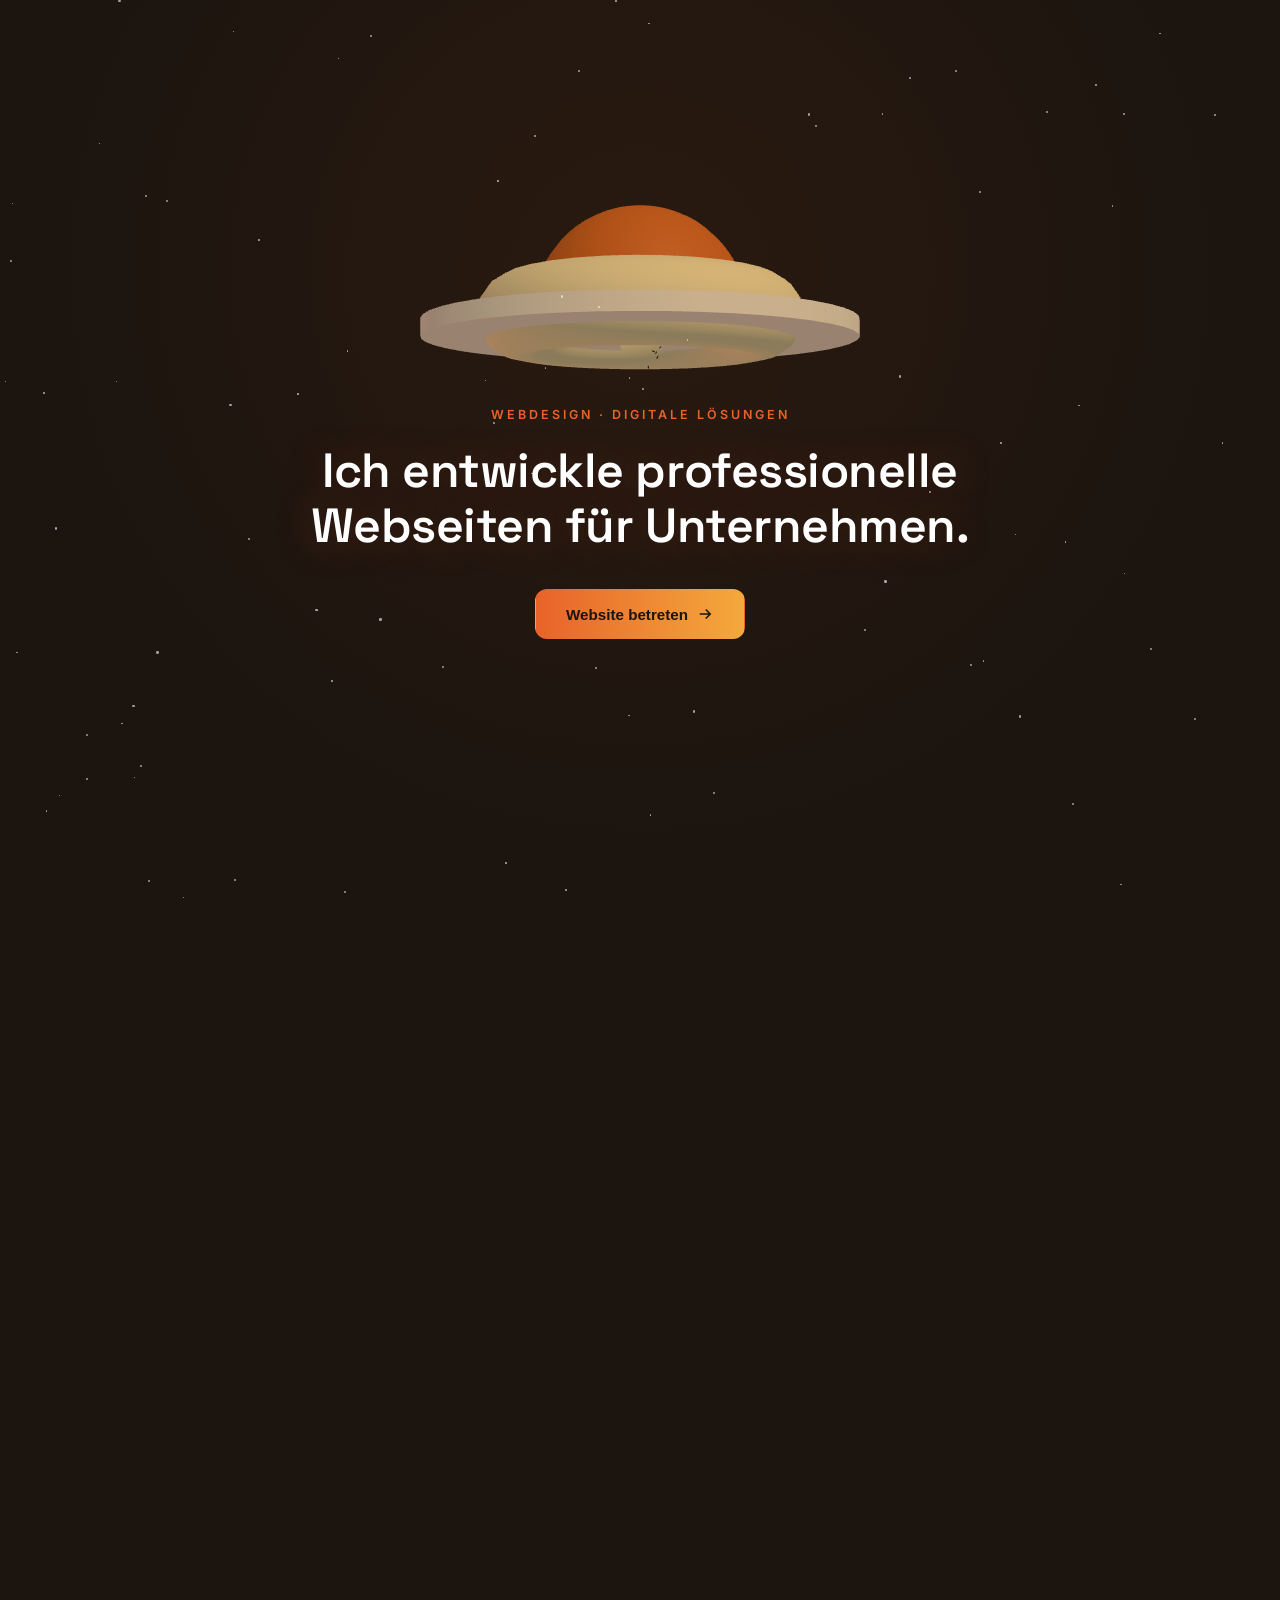
==== commit 9bfd0748: "Replace splash with 3D food-morph intro, remove globe network, shrink and center food Switch the int" ====
--- a/index.html
+++ b/index.html
@@ -3,257 +3,308 @@
 <head>
 <meta charset="UTF-8">
 <meta name="viewport" content="width=device-width, initial-scale=1.0">
-<title>Vyrel – Digitale Lösungen für Gastronomie</title>
-<meta name="description" content="Vyrel entwickelt professionelle Websites und digitale Speisepläne für Restaurants, Cafés und gastronomische Betriebe.">
+<title>Vyrel – Premium Webdesign für Unternehmen</title>
+<meta name="description" content="Vyrel entwickelt moderne, hochwertige Webseiten für Unternehmen, Restaurants und Marken. Individuelles Webdesign, schnelle Umsetzung, faire Preise.">
 <link rel="preconnect" href="https://fonts.googleapis.com">
-<link href="https://fonts.googleapis.com/css2?family=Playfair+Display:wght@600;700&family=Inter:wght@400;500;600;700&display=swap" rel="stylesheet">
+<link rel="preconnect" href="https://fonts.gstatic.com" crossorigin>
+<link href="https://fonts.googleapis.com/css2?family=Space+Grotesk:wght@500;600;700&family=Inter:wght@400;500;600;700&display=swap" rel="stylesheet">
 <link rel="stylesheet" href="styles.css">
 </head>
 <body>
 
-<div class="splash" id="splash">
-  <div class="splash-scene">
-    <div class="splash-food splash-pizza" aria-hidden="true">
-      <div class="pizza-crust">
-        <div class="pizza-cheese">
-          <span class="pepperoni p1"></span>
-          <span class="pepperoni p2"></span>
-          <span class="pepperoni p3"></span>
-          <span class="pepperoni p4"></span>
-          <span class="pepperoni p5"></span>
-          <span class="basil b1"></span>
-          <span class="basil b2"></span>
-        </div>
-      </div>
-    </div>
-    <div class="splash-food splash-salad" aria-hidden="true">
-      <div class="salad-bowl">
-        <span class="leaf l1"></span>
-        <span class="leaf l2"></span>
-        <span class="leaf l3"></span>
-        <span class="tomato t1"></span>
-        <span class="tomato t2"></span>
-        <span class="cucumber c1"></span>
-      </div>
-    </div>
-    <div class="splash-food splash-sushi" aria-hidden="true">
-      <div class="sushi-piece s1"><span class="sushi-topping"></span></div>
-      <div class="sushi-piece s2"><span class="sushi-topping"></span></div>
-      <div class="sushi-piece s3"><span class="sushi-topping"></span></div>
-    </div>
-  </div>
-  <p class="splash-title">Vyrel</p>
-  <button class="splash-enter" id="splashEnter">Webseite betreten</button>
-</div>
-
-<header class="site-header">
-  <div class="container header-inner">
-    <a href="#top" class="logo">Vyrel</a>
-    <nav class="nav-links">
-      <a href="#leistungen">Leistungen</a>
-      <a href="#speiseplaene">Speisepläne</a>
-      <a href="#ablauf">Ablauf</a>
-      <a href="#referenzen">Referenzen</a>
-      <a href="#kontakt" class="nav-cta">Kontakt</a>
-    </nav>
-    <button class="nav-toggle" aria-label="Menü öffnen" id="navToggle">
-      <span></span><span></span><span></span>
+<!-- INTRO / 3D ERDE -->
+<div class="intro" id="intro">
+  <canvas id="earthCanvas"></canvas>
+  <div class="intro-stars" id="introStars"></div>
+  <div class="intro-content">
+    <p class="intro-eyebrow">Webdesign · Digitale Lösungen</p>
+    <h1>Ich entwickle professionelle Webseiten für Unternehmen.</h1>
+    <button class="btn btn-primary btn-enter" id="enterBtn">
+      <span>Website betreten</span>
+      <svg viewBox="0 0 24 24" width="18" height="18" fill="none" stroke="currentColor" stroke-width="2"><path d="M5 12h14M13 6l6 6-6 6"/></svg>
     </button>
   </div>
-</header>
-
-<section class="hero" id="top">
-  <img class="hero-img" id="heroImg" src="https://images.unsplash.com/photo-1559339352-11d035aa65de?auto=format&fit=crop&w=1920&q=80" alt="Restaurant von oben">
-  <div class="hero-overlay"></div>
-  <div class="container hero-content">
-    <p class="eyebrow fade-up">Digitalagentur für Gastronomie</p>
-    <h1 class="fade-up" style="--d:0.1s">Ihr Restaurant, <span>aus der Vogelperspektive</span> betrachtet.</h1>
-    <p class="hero-sub fade-up" style="--d:0.2s">Vyrel gestaltet Websites und digitale Speisepläne, die Ihr Lokal so präsentieren, wie es Ihre Gäste verdienen – modern, schnell und überall erreichbar.</p>
-    <div class="hero-actions fade-up" style="--d:0.3s">
-      <a href="#kontakt" class="btn btn-primary">Kostenloses Erstgespräch</a>
-      <a href="#leistungen" class="btn btn-ghost">Leistungen ansehen</a>
-    </div>
-  </div>
-  <div class="hero-scroll">
-    <span>Scrollen</span>
-    <div class="scroll-line"></div>
-  </div>
-</section>
-
-<section class="trust-bar">
-  <div class="container trust-items">
-    <div class="trust-item"><strong>100%</strong><span>maßgeschneidert</span></div>
-    <div class="trust-item"><strong>&lt; 14 Tage</strong><span>bis zum Launch</span></div>
-    <div class="trust-item"><strong>Mobil optimiert</strong><span>für jedes Gerät</span></div>
-    <div class="trust-item"><strong>Persönlicher</strong><span>Ansprechpartner</span></div>
-  </div>
-</section>
-
-<section class="section" id="leistungen">
-  <div class="container">
-    <p class="section-tag">Unsere Leistungen</p>
-    <h2>Alles, was Ihr Betrieb digital braucht</h2>
-    <p class="section-lead">Von der ersten Idee bis zur fertigen Website – wir liefern Lösungen, die zur Gastronomie passen.</p>
-
-    <div class="services-grid">
-      <article class="service-card reveal">
-        <div class="service-img"><img src="https://images.unsplash.com/photo-1517248135467-4c7edcad34c4?auto=format&fit=crop&w=800&q=80" alt="Restaurant Website Design" loading="lazy"></div>
-        <div class="service-body">
-          <h3>Websites für Restaurants &amp; Cafés</h3>
-          <p>Individuell gestaltete, schnelle und responsive Websites, die Ihre Atmosphäre digital einfangen – inklusive Standort, Öffnungszeiten und Reservierungsmöglichkeit.</p>
-        </div>
-      </article>
-
-      <article class="service-card reveal">
-        <div class="service-img"><img src="https://images.unsplash.com/photo-1432139509613-5c4255815697?auto=format&fit=crop&w=800&q=80" alt="Digitale Speisepläne" loading="lazy"></div>
-        <div class="service-body">
-          <h3>Digitale Speisepläne &amp; Menükarten</h3>
-          <p>Übersichtliche, leicht zu aktualisierende Speisepläne – als QR-Code-Menü oder eingebunden auf Ihrer Website. Saisonale Änderungen in wenigen Minuten umgesetzt.</p>
-        </div>
-      </article>
-
-      <article class="service-card reveal">
-        <div class="service-img"><img src="https://images.unsplash.com/photo-1414235077428-338989a2e8c0?auto=format&fit=crop&w=800&q=80" alt="Online-Reservierung" loading="lazy"></div>
-        <div class="service-body">
-          <h3>Online-Reservierung</h3>
-          <p>Tischreservierungen direkt über Ihre Website – einfach für Gäste, übersichtlich für Sie. Keine verpassten Anrufe mehr.</p>
-        </div>
-      </article>
-
-      <article class="service-card reveal">
-        <div class="service-img"><img src="https://images.unsplash.com/photo-1506744038136-46273834b3fb?auto=format&fit=crop&w=800&q=80" alt="Drohnenaufnahmen" loading="lazy"></div>
-        <div class="service-body">
-          <h3>Foto- &amp; Drohnenaufnahmen</h3>
-          <p>Hochwertige Aufnahmen Ihres Lokals – auch aus der Luft. So zeigen Sie Ihren Gästen Ambiente, Lage und Außenbereich auf einen Blick.</p>
-        </div>
-      </article>
-
-      <article class="service-card reveal">
-        <div class="service-img"><img src="https://images.unsplash.com/photo-1556742049-0cfed4f6a45d?auto=format&fit=crop&w=800&q=80" alt="Lokale Sichtbarkeit" loading="lazy"></div>
-        <div class="service-body">
-          <h3>Lokale Sichtbarkeit (SEO)</h3>
-          <p>Damit Sie gefunden werden, wenn Gäste in Ihrer Nähe nach gutem Essen suchen – inklusive Google-Unternehmensprofil-Optimierung.</p>
-        </div>
-      </article>
-
-      <article class="service-card reveal">
-        <div class="service-img"><img src="https://images.unsplash.com/photo-1521017432531-fbd92d768814?auto=format&fit=crop&w=800&q=80" alt="Betreuung und Wartung" loading="lazy"></div>
-        <div class="service-body">
-          <h3>Betreuung &amp; Wartung</h3>
-          <p>Wir halten Ihre Website aktuell, sicher und schnell – auch nach dem Launch sind wir an Ihrer Seite.</p>
-        </div>
-      </article>
-    </div>
-  </div>
-</section>
-
-<section class="section menu-showcase" id="speiseplaene">
-  <div class="container menu-showcase-inner">
-    <div class="menu-showcase-text reveal">
-      <p class="section-tag">Speisepläne, die Appetit machen</p>
-      <h2>Ihr Menü, digital in Szene gesetzt</h2>
-      <p class="section-lead">Wie bei einem gedruckten Menü – nur schöner, schneller aktualisierbar und auf jedem Smartphone perfekt lesbar. Wir gestalten Ihre digitale Speisekarte mit hochwertiger Food-Fotografie und klarer Struktur.</p>
-      <ul class="menu-points">
-        <li>Saisonale Karten in Minuten aktualisiert</li>
-        <li>QR-Code-Menü für den Tisch</li>
-        <li>Mehrsprachig &amp; barrierearm</li>
-      </ul>
-      <a href="#kontakt" class="btn btn-primary">Speiseplan anfragen</a>
-    </div>
-    <div class="menu-showcase-images reveal">
-      <img class="menu-img menu-img-1" src="https://images.unsplash.com/photo-1543353071-873f17a7a088?auto=format&fit=crop&w=700&q=80" alt="Speiseplan Vorschau" loading="lazy">
-      <img class="menu-img menu-img-2" src="https://images.unsplash.com/photo-1467003909585-2f8a72700288?auto=format&fit=crop&w=500&q=80" alt="Gericht Nahaufnahme" loading="lazy">
-    </div>
-  </div>
-</section>
-
-<section class="section section-alt" id="ablauf">
-  <div class="container">
-    <p class="section-tag">So arbeiten wir</p>
-    <h2>Vom Erstgespräch zur fertigen Website</h2>
-
-    <div class="steps reveal-group">
-      <div class="step reveal">
-        <span class="step-num">01</span>
-        <h3>Kennenlernen</h3>
-        <p>Wir besprechen Ihre Wünsche, Ihr Konzept und Ihre Zielgruppe – unverbindlich und kostenlos.</p>
-      </div>
-      <div class="step reveal">
-        <span class="step-num">02</span>
-        <h3>Konzept &amp; Design</h3>
-        <p>Wir entwerfen ein Design, das zu Ihrem Lokal passt, inklusive Speiseplan-Struktur und Bildmaterial.</p>
-      </div>
-      <div class="step reveal">
-        <span class="step-num">03</span>
-        <h3>Umsetzung</h3>
-        <p>Wir entwickeln Ihre Website und richten den digitalen Speiseplan ein – Sie erhalten Einblick in den Fortschritt.</p>
-      </div>
-      <div class="step reveal">
-        <span class="step-num">04</span>
-        <h3>Launch &amp; Betreuung</h3>
-        <p>Ihre Website geht live. Wir bleiben für Updates, Änderungen und Fragen erreichbar.</p>
-      </div>
-    </div>
-  </div>
-</section>
-
-<section class="section" id="referenzen">
-  <div class="container">
-    <p class="section-tag">Vertrauen</p>
-    <h2>Warum Vyrel?</h2>
-    <div class="why-grid reveal-group">
-      <div class="why-item reveal">
-        <h3>Spezialisiert auf Gastronomie</h3>
-        <p>Wir kennen die Anforderungen von Restaurants, Bistros und Cafés – von Speisekarten bis Bewertungen.</p>
-      </div>
-      <div class="why-item reveal">
-        <h3>Transparente Preise</h3>
-        <p>Keine versteckten Kosten. Sie wissen von Anfang an, was Ihre Website kostet.</p>
-      </div>
-      <div class="why-item reveal">
-        <h3>Schnelle Umsetzung</h3>
-        <p>In der Regel ist Ihre Website innerhalb von zwei Wochen einsatzbereit.</p>
-      </div>
-      <div class="why-item reveal">
-        <h3>Persönlicher Kontakt</h3>
-        <p>Ein fester Ansprechpartner begleitet Sie durch das gesamte Projekt.</p>
-      </div>
-    </div>
-  </div>
-</section>
-
-<section class="cta-banner" id="kontakt">
-  <div class="container cta-inner">
-    <h2>Bereit für eine Website, die zu Ihrem Lokal passt?</h2>
-    <p>Schreiben Sie uns – wir melden uns innerhalb von 24 Stunden für ein unverbindliches Erstgespräch.</p>
-    <form class="contact-form" id="contactForm">
-      <div class="form-row">
-        <input type="text" name="name" placeholder="Ihr Name" required>
-        <input type="email" name="email" placeholder="Ihre E-Mail" required>
-      </div>
-      <input type="text" name="restaurant" placeholder="Name Ihres Betriebs">
-      <textarea name="message" placeholder="Erzählen Sie uns kurz von Ihrem Projekt..." rows="4"></textarea>
-      <button type="submit" class="btn btn-primary">Nachricht senden</button>
-      <p class="form-note" id="formNote"></p>
-    </form>
-  </div>
-</section>
-
-<footer class="site-footer">
-  <div class="container footer-inner">
-    <div class="footer-brand">
-      <span class="logo">Vyrel</span>
-      <p>Digitale Lösungen für die Gastronomie.</p>
-    </div>
-    <div class="footer-links">
-      <a href="#leistungen">Leistungen</a>
-      <a href="#ablauf">Ablauf</a>
-      <a href="#kontakt">Kontakt</a>
+</div>
+
+<!-- HAUPTSEITE -->
+<div class="site" id="site">
+
+  <div class="bg-glow bg-glow-1"></div>
+  <div class="bg-glow bg-glow-2"></div>
+  <div class="bg-grid"></div>
+
+  <header class="site-header" id="siteHeader">
+    <div class="container header-inner">
+      <a href="#top" class="logo">Vyrel<span class="dot">.</span></a>
+      <nav class="nav-links" id="navLinks">
+        <a href="#leistungen">Leistungen</a>
+        <a href="#ueber-mich">Über mich</a>
+        <a href="#warum-ich">Warum ich</a>
+        <a href="#referenzen">Referenzen</a>
+        <a href="#kontakt" class="nav-cta">Kontakt</a>
+      </nav>
+      <button class="nav-toggle" aria-label="Menü öffnen" id="navToggle">
+        <span></span><span></span><span></span>
+      </button>
+    </div>
+  </header>
+
+  <section class="hero" id="top">
+    <div class="container hero-content">
+      <p class="eyebrow reveal">Webdesign Studio</p>
+      <h1 class="reveal" style="--d:0.05s">Webseiten, die <span class="grad-text">begeistern</span> und Kunden gewinnen.</h1>
+      <p class="hero-sub reveal" style="--d:0.15s">Ich gestalte moderne, schnelle und individuelle Webseiten für Unternehmen, Restaurants und Marken – mit Fokus auf Design, Performance und messbare Ergebnisse.</p>
+      <div class="hero-actions reveal" style="--d:0.25s">
+        <a href="#kontakt" class="btn btn-primary">Projekt starten</a>
+        <a href="#referenzen" class="btn btn-ghost">Referenzen ansehen</a>
+      </div>
+    </div>
+    <div class="hero-scroll">
+      <span>Scrollen</span>
+      <div class="scroll-line"></div>
+    </div>
+  </section>
+
+  <section class="trust-bar">
+    <div class="container trust-items">
+      <div class="trust-item reveal"><strong>100%</strong><span>individuelles Design</span></div>
+      <div class="trust-item reveal" style="--d:0.05s"><strong>&lt; 14 Tage</strong><span>bis zum Launch</span></div>
+      <div class="trust-item reveal" style="--d:0.1s"><strong>Mobile First</strong><span>jedes Gerät</span></div>
+      <div class="trust-item reveal" style="--d:0.15s"><strong>SEO-optimiert</strong><span>von Anfang an</span></div>
+    </div>
+  </section>
+
+  <section class="section" id="leistungen">
+    <div class="container">
+      <p class="section-tag reveal">Dienstleistungen</p>
+      <h2 class="reveal">Was ich für dich entwickle</h2>
+      <p class="section-lead reveal">Maßgeschneiderte digitale Lösungen – von der Landingpage bis zur kompletten Unternehmenswebsite.</p>
+
+      <div class="services-grid">
+        <article class="service-card reveal">
+          <div class="service-icon">
+            <svg viewBox="0 0 24 24" fill="none" stroke="currentColor" stroke-width="1.6"><rect x="3" y="4" width="18" height="14" rx="2"/><path d="M3 9h18M8 21h8"/></svg>
+          </div>
+          <h3>Webdesign</h3>
+          <p>Individuelle, moderne Webseiten, abgestimmt auf deine Marke und Zielgruppe.</p>
+        </article>
+
+        <article class="service-card reveal">
+          <div class="service-icon">
+            <svg viewBox="0 0 24 24" fill="none" stroke="currentColor" stroke-width="1.6"><path d="M13 3 4 14h7l-1 7 9-11h-7l1-7z"/></svg>
+          </div>
+          <h3>Landingpages</h3>
+          <p>Conversion-optimierte Seiten, die Besucher gezielt in Kunden verwandeln.</p>
+        </article>
+
+        <article class="service-card reveal">
+          <div class="service-icon">
+            <svg viewBox="0 0 24 24" fill="none" stroke="currentColor" stroke-width="1.6"><path d="M4 19.5A2.5 2.5 0 0 1 6.5 17H20"/><path d="M6.5 2H20v20H6.5A2.5 2.5 0 0 1 4 19.5v-15A2.5 2.5 0 0 1 6.5 2z"/></svg>
+          </div>
+          <h3>Speisekarten</h3>
+          <p>Elegante Print- und Layoutvorlagen für klassische Speisekarten.</p>
+        </article>
+
+        <article class="service-card reveal">
+          <div class="service-icon">
+            <svg viewBox="0 0 24 24" fill="none" stroke="currentColor" stroke-width="1.6"><rect x="5" y="2" width="14" height="20" rx="2"/><path d="M9 18h6"/></svg>
+          </div>
+          <h3>Digitale Speisekarten</h3>
+          <p>QR-Code-Menüs, mobil optimiert und in Minuten aktualisierbar.</p>
+        </article>
+
+        <article class="service-card reveal">
+          <div class="service-icon">
+            <svg viewBox="0 0 24 24" fill="none" stroke="currentColor" stroke-width="1.6"><path d="M3 17h2l2-5 3 8 3-12 2 6h6"/></svg>
+          </div>
+          <h3>Webseiten für Restaurants</h3>
+          <p>Websites, die Atmosphäre, Lage und Menü perfekt in Szene setzen.</p>
+        </article>
+
+        <article class="service-card reveal">
+          <div class="service-icon">
+            <svg viewBox="0 0 24 24" fill="none" stroke="currentColor" stroke-width="1.6"><path d="M3 21V8l9-5 9 5v13"/><path d="M9 21v-8h6v8"/></svg>
+          </div>
+          <h3>Webseiten für Unternehmen</h3>
+          <p>Professioneller Online-Auftritt, der Vertrauen schafft und überzeugt.</p>
+        </article>
+
+        <article class="service-card reveal">
+          <div class="service-icon">
+            <svg viewBox="0 0 24 24" fill="none" stroke="currentColor" stroke-width="1.6"><circle cx="12" cy="12" r="3"/><path d="M19.4 15a1.7 1.7 0 0 0 .34 1.87l.06.06a2 2 0 1 1-2.83 2.83l-.06-.06a1.7 1.7 0 0 0-1.87-.34 1.7 1.7 0 0 0-1.04 1.56V21a2 2 0 1 1-4 0v-.09A1.7 1.7 0 0 0 9 19.35a1.7 1.7 0 0 0-1.87.34l-.06.06a2 2 0 1 1-2.83-2.83l.06-.06A1.7 1.7 0 0 0 4.65 15a1.7 1.7 0 0 0-1.56-1.04H3a2 2 0 1 1 0-4h.09A1.7 1.7 0 0 0 4.65 9a1.7 1.7 0 0 0-.34-1.87l-.06-.06a2 2 0 1 1 2.83-2.83l.06.06A1.7 1.7 0 0 0 9 4.65a1.7 1.7 0 0 0 1.04-1.56V3a2 2 0 1 1 4 0v.09a1.7 1.7 0 0 0 1.04 1.56 1.7 1.7 0 0 0 1.87-.34l.06-.06a2 2 0 1 1 2.83 2.83l-.06.06A1.7 1.7 0 0 0 19.35 9a1.7 1.7 0 0 0 1.56 1.04H21a2 2 0 1 1 0 4h-.09a1.7 1.7 0 0 0-1.56 1.04z"/></svg>
+          </div>
+          <h3>Wartung von Webseiten</h3>
+          <p>Updates, Sicherheit und Performance – dauerhaft im Blick.</p>
+        </article>
+
+        <article class="service-card reveal">
+          <div class="service-icon">
+            <svg viewBox="0 0 24 24" fill="none" stroke="currentColor" stroke-width="1.6"><path d="M12 2 2 7l10 5 10-5-10-5z"/><path d="M2 17l10 5 10-5M2 12l10 5 10-5"/></svg>
+          </div>
+          <h3>Individuelle Lösungen</h3>
+          <p>Sonderwünsche, Integrationen und Funktionen – ganz nach deinem Bedarf.</p>
+        </article>
+      </div>
+    </div>
+  </section>
+
+  <section class="section section-alt" id="ueber-mich">
+    <div class="container about-inner">
+      <div class="about-visual reveal">
+        <div class="about-orb"></div>
+        <div class="about-card">
+          <span class="about-card-num">3+</span>
+          <span class="about-card-label">Jahre Erfahrung</span>
+        </div>
+      </div>
+      <div class="about-text reveal">
+        <p class="section-tag">Über mich</p>
+        <h2>Jung, motiviert und voller Energie für dein Projekt.</h2>
+        <p class="section-lead">Ich bin Webdesigner mit Leidenschaft für modernes, klares Design und durchdachte Nutzererlebnisse. Jedes Projekt entwickle ich individuell – kein Baukasten, keine Vorlagen von der Stange.</p>
+        <ul class="check-list">
+          <li>Modernes, zeitgemäßes Design</li>
+          <li>Individuelle Lösungen statt Schablonen</li>
+          <li>Schnelle, zuverlässige Umsetzung</li>
+        </ul>
+      </div>
+    </div>
+  </section>
+
+  <section class="section" id="warum-ich">
+    <div class="container">
+      <p class="section-tag reveal">Vorteile</p>
+      <h2 class="reveal">Warum mit mir arbeiten?</h2>
+      <div class="why-grid reveal-group">
+        <div class="why-item reveal">
+          <span class="why-check">✓</span>
+          <h3>Modernes Design</h3>
+          <p>Zeitgemäße Optik, die sofort überzeugt.</p>
+        </div>
+        <div class="why-item reveal">
+          <span class="why-check">✓</span>
+          <h3>Schnelle Umsetzung</h3>
+          <p>Vom Konzept zum Launch in kurzer Zeit.</p>
+        </div>
+        <div class="why-item reveal">
+          <span class="why-check">✓</span>
+          <h3>Individuelle Beratung</h3>
+          <p>Persönlicher Austausch statt Standardpaket.</p>
+        </div>
+        <div class="why-item reveal">
+          <span class="why-check">✓</span>
+          <h3>Mobil optimiert</h3>
+          <p>Perfekte Darstellung auf jedem Gerät.</p>
+        </div>
+        <div class="why-item reveal">
+          <span class="why-check">✓</span>
+          <h3>SEO-freundlich</h3>
+          <p>Sichtbar bei Google von Tag eins an.</p>
+        </div>
+        <div class="why-item reveal">
+          <span class="why-check">✓</span>
+          <h3>Faire Preise</h3>
+          <p>Transparente Kosten ohne versteckte Gebühren.</p>
+        </div>
+      </div>
+    </div>
+  </section>
+
+  <section class="section section-alt" id="referenzen">
+    <div class="container">
+      <p class="section-tag reveal">Referenzen</p>
+      <h2 class="reveal">Ausgewählte Projekte</h2>
+      <p class="section-lead reveal">Ein Einblick in Projekte, die Design, Funktion und Performance vereinen.</p>
+
+      <div class="portfolio-grid">
+        <article class="portfolio-card reveal">
+          <div class="portfolio-img"><img src="https://images.unsplash.com/photo-1517248135467-4c7edcad34c4?auto=format&fit=crop&w=900&q=80" alt="Restaurant Website" loading="lazy"></div>
+          <div class="portfolio-body">
+            <span class="portfolio-tag">Gastronomie</span>
+            <h3>Restaurant Website</h3>
+          </div>
+        </article>
+        <article class="portfolio-card reveal">
+          <div class="portfolio-img"><img src="https://images.unsplash.com/photo-1460925895917-afdab827c52f?auto=format&fit=crop&w=900&q=80" alt="Unternehmens-Website" loading="lazy"></div>
+          <div class="portfolio-body">
+            <span class="portfolio-tag">Business</span>
+            <h3>Unternehmens-Website</h3>
+          </div>
+        </article>
+        <article class="portfolio-card reveal">
+          <div class="portfolio-img"><img src="https://images.unsplash.com/photo-1556742049-0cfed4f6a45d?auto=format&fit=crop&w=900&q=80" alt="Landingpage" loading="lazy"></div>
+          <div class="portfolio-body">
+            <span class="portfolio-tag">Landingpage</span>
+            <h3>Produkt-Launch Seite</h3>
+          </div>
+        </article>
+        <article class="portfolio-card reveal">
+          <div class="portfolio-img"><img src="https://images.unsplash.com/photo-1432139509613-5c4255815697?auto=format&fit=crop&w=900&q=80" alt="Digitale Speisekarte" loading="lazy"></div>
+          <div class="portfolio-body">
+            <span class="portfolio-tag">Digitale Speisekarte</span>
+            <h3>QR-Menü Konzept</h3>
+          </div>
+        </article>
+      </div>
+    </div>
+  </section>
+
+  <section class="cta-banner" id="kontakt">
+    <div class="container cta-inner">
+      <p class="section-tag reveal">Kontakt</p>
+      <h2 class="reveal">Lass uns dein Projekt starten.</h2>
+      <p class="reveal">Schreib mir kurz dein Anliegen – ich melde mich innerhalb von 24 Stunden zurück.</p>
+
+      <div class="contact-grid reveal">
+        <form class="contact-form" id="contactForm">
+          <div class="form-row">
+            <input type="text" name="name" placeholder="Dein Name" required>
+            <input type="email" name="email" placeholder="Deine E-Mail" required>
+          </div>
+          <textarea name="message" placeholder="Erzähl mir kurz von deinem Projekt..." rows="5" required></textarea>
+          <button type="submit" class="btn btn-primary">Nachricht senden</button>
+          <p class="form-note" id="formNote"></p>
+        </form>
+
+        <div class="contact-side">
+          <a href="https://wa.me/491234567890" class="contact-link" target="_blank" rel="noopener">
+            <svg viewBox="0 0 24 24" width="20" height="20" fill="currentColor"><path d="M17.6 6.3A8.8 8.8 0 0 0 12 4a8.9 8.9 0 0 0-7.7 13.4L3 21l3.7-1.2A8.9 8.9 0 0 0 12 21a8.9 8.9 0 0 0 5.6-15.7zM12 19.3a7.3 7.3 0 0 1-3.7-1l-.3-.2-2.6.9.9-2.5-.2-.3A7.3 7.3 0 1 1 19.3 12 7.3 7.3 0 0 1 12 19.3z"/></svg>
+            <span>WhatsApp</span>
+          </a>
+          <a href="mailto:hallo@vyrel.de" class="contact-link">
+            <svg viewBox="0 0 24 24" width="20" height="20" fill="none" stroke="currentColor" stroke-width="1.6"><rect x="3" y="5" width="18" height="14" rx="2"/><path d="M3 7l9 6 9-6"/></svg>
+            <span>hallo@vyrel.de</span>
+          </a>
+          <a href="#" class="contact-link">
+            <svg viewBox="0 0 24 24" width="20" height="20" fill="none" stroke="currentColor" stroke-width="1.6"><rect x="2" y="2" width="20" height="20" rx="5"/><circle cx="12" cy="12" r="4"/><circle cx="17.5" cy="6.5" r="1"/></svg>
+            <span>Instagram</span>
+          </a>
+        </div>
+      </div>
+    </div>
+  </section>
+
+  <footer class="site-footer">
+    <div class="container footer-inner">
+      <div class="footer-brand">
+        <span class="logo">Vyrel<span class="dot">.</span></span>
+        <p>Premium Webdesign für Unternehmen.</p>
+      </div>
+      <div class="footer-links">
+        <a href="#kontakt">Impressum</a>
+        <a href="#kontakt">Datenschutz</a>
+        <a href="#kontakt">Kontakt</a>
+      </div>
+      <div class="footer-social">
+        <a href="#" aria-label="Instagram">IG</a>
+        <a href="#" aria-label="LinkedIn">LI</a>
+      </div>
     </div>
     <p class="footer-copy">© <span id="year"></span> Vyrel. Alle Rechte vorbehalten.</p>
-  </div>
-</footer>
-
+  </footer>
+
+</div>
+
+<script src="vendor/three.min.js"></script>
 <script src="script.js"></script>
 </body>
 </html>
--- a/styles.css
+++ b/styles.css
@@ -1,25 +1,30 @@
 :root {
-  --bg: #0f1410;
-  --bg-light: #f8f7f3;
-  --accent: #c8a04d;
-  --accent-dark: #9c7c34;
-  --ink: #1a1f1a;
-  --ink-soft: #4b524a;
-  --line: #e4e1d6;
-  --radius: 14px;
+  --bg: #1b140f;
+  --bg-soft: #241a12;
+  --panel: #241b14;
+  --panel-soft: #11162600;
+  --line: rgba(255,237,217,0.08);
+  --ink: #f7efe6;
+  --ink-soft: #c9b9a8;
+  --accent: #e8632a;
+  --accent-2: #f4a93c;
+  --radius: 18px;
   font-size: 16px;
 }
 
 * { box-sizing: border-box; margin: 0; padding: 0; }
+
+html { scroll-behavior: smooth; }
 
 body {
   font-family: 'Inter', sans-serif;
   color: var(--ink);
-  background: var(--bg-light);
+  background: var(--bg);
   line-height: 1.6;
-}
-
-h1, h2, h3 { font-family: 'Playfair Display', serif; line-height: 1.2; }
+  overflow-x: hidden;
+}
+
+h1, h2, h3 { font-family: 'Space Grotesk', sans-serif; line-height: 1.15; letter-spacing: -0.01em; }
 
 .container {
   max-width: 1180px;
@@ -28,55 +33,240 @@
 }
 
 a { text-decoration: none; color: inherit; }
+
+.grad-text {
+  background: linear-gradient(90deg, var(--accent), var(--accent-2));
+  -webkit-background-clip: text;
+  background-clip: text;
+  color: transparent;
+}
+
+/* ===== Intro / 3D Earth ===== */
+.intro {
+  position: fixed;
+  inset: 0;
+  z-index: 1000;
+  background: radial-gradient(ellipse at 50% 30%, #2a1a10 0%, #1b140f 70%);
+  display: flex;
+  align-items: center;
+  justify-content: center;
+  overflow: hidden;
+  transition: opacity 1s ease, visibility 1s ease;
+}
+
+.intro.hidden {
+  opacity: 0;
+  visibility: hidden;
+  pointer-events: none;
+}
+
+#earthCanvas {
+  position: absolute;
+  inset: 0;
+  width: 100%;
+  height: 100%;
+  display: block;
+}
+
+.intro-stars {
+  position: absolute;
+  inset: 0;
+  pointer-events: none;
+}
+
+.intro-stars span {
+  position: absolute;
+  width: 2px;
+  height: 2px;
+  background: #fff;
+  border-radius: 50%;
+  opacity: 0.6;
+  animation: twinkle 3s ease-in-out infinite;
+}
+
+@keyframes twinkle {
+  0%, 100% { opacity: 0.15; }
+  50% { opacity: 0.9; }
+}
+
+.intro-content {
+  position: relative;
+  z-index: 2;
+  text-align: center;
+  max-width: 720px;
+  padding: 0 24px;
+  margin-top: 16vh;
+  animation: introFade 1.2s ease both;
+}
+
+@keyframes introFade {
+  from { opacity: 0; transform: translateY(18px); }
+  to { opacity: 1; transform: translateY(0); }
+}
+
+.intro-eyebrow {
+  color: var(--accent);
+  font-weight: 600;
+  letter-spacing: 3px;
+  text-transform: uppercase;
+  font-size: 0.78rem;
+  margin-bottom: 18px;
+}
+
+.intro-content h1 {
+  font-size: clamp(1.7rem, 4.4vw, 3rem);
+  font-weight: 600;
+  margin-bottom: 36px;
+  color: #fff;
+  text-shadow: 0 0 40px rgba(232,99,42,0.25);
+}
+
+.btn-enter {
+  display: inline-flex;
+  align-items: center;
+  gap: 10px;
+}
+
+/* ===== Buttons ===== */
+.btn {
+  display: inline-flex;
+  align-items: center;
+  gap: 8px;
+  padding: 15px 30px;
+  border-radius: 12px;
+  font-weight: 600;
+  font-size: 0.95rem;
+  transition: all 0.3s cubic-bezier(.4,0,.2,1);
+  cursor: pointer;
+  border: 1px solid transparent;
+}
+
+.btn-primary {
+  background: linear-gradient(90deg, var(--accent), var(--accent-2));
+  color: #1b140f;
+  box-shadow: 0 0 0 rgba(232,99,42,0);
+}
+
+.btn-primary:hover {
+  transform: translateY(-2px);
+  box-shadow: 0 12px 40px rgba(232,99,42,0.35);
+}
+
+.btn-ghost {
+  border-color: rgba(255,255,255,0.18);
+  color: #fff;
+  background: rgba(255,255,255,0.02);
+}
+
+.btn-ghost:hover {
+  border-color: var(--accent);
+  color: var(--accent);
+  transform: translateY(-2px);
+}
+
+/* ===== Main Site ===== */
+.site {
+  position: relative;
+  opacity: 0;
+  transition: opacity 0.9s ease;
+}
+
+.site.visible { opacity: 1; }
+
+.bg-glow {
+  position: fixed;
+  width: 60vw;
+  height: 60vw;
+  max-width: 800px;
+  max-height: 800px;
+  border-radius: 50%;
+  filter: blur(120px);
+  opacity: 0.18;
+  z-index: 0;
+  pointer-events: none;
+  will-change: transform;
+}
+
+.bg-glow-1 { background: var(--accent); top: -10%; right: -10%; }
+.bg-glow-2 { background: var(--accent-2); bottom: 10%; left: -15%; }
+
+.bg-grid {
+  position: fixed;
+  inset: 0;
+  z-index: 0;
+  background-image:
+    linear-gradient(rgba(255,255,255,0.025) 1px, transparent 1px),
+    linear-gradient(90deg, rgba(255,255,255,0.025) 1px, transparent 1px);
+  background-size: 48px 48px;
+  pointer-events: none;
+  mask-image: radial-gradient(ellipse 80% 60% at 50% 0%, #000 30%, transparent 80%);
+}
 
 /* Header */
 .site-header {
   position: fixed;
   top: 0; left: 0; right: 0;
   z-index: 100;
-  background: rgba(15, 20, 16, 0.85);
-  backdrop-filter: blur(10px);
+  background: rgba(27,20,15,0.72);
+  backdrop-filter: blur(14px);
+  border-bottom: 1px solid var(--line);
+  transition: background 0.3s ease;
 }
 
 .header-inner {
   display: flex;
   align-items: center;
   justify-content: space-between;
-  height: 72px;
+  height: 76px;
 }
 
 .logo {
-  font-family: 'Playfair Display', serif;
-  font-size: 1.5rem;
+  font-family: 'Space Grotesk', sans-serif;
+  font-size: 1.4rem;
   font-weight: 700;
   color: #fff;
   letter-spacing: 0.5px;
 }
 
+.logo .dot { color: var(--accent); }
+
 .nav-links {
   display: flex;
   align-items: center;
-  gap: 32px;
+  gap: 34px;
 }
 
 .nav-links a {
-  color: rgba(255,255,255,0.85);
-  font-size: 0.95rem;
+  color: rgba(255,255,255,0.78);
+  font-size: 0.94rem;
   font-weight: 500;
   transition: color 0.2s;
-}
-
-.nav-links a:hover { color: var(--accent); }
+  position: relative;
+}
+
+.nav-links a:not(.nav-cta)::after {
+  content: "";
+  position: absolute;
+  left: 0; right: 0; bottom: -8px;
+  height: 2px;
+  background: var(--accent);
+  transform: scaleX(0);
+  transition: transform 0.25s ease;
+}
+
+.nav-links a:not(.nav-cta):hover::after { transform: scaleX(1); }
+.nav-links a:hover { color: #fff; }
 
 .nav-cta {
-  background: var(--accent);
-  color: var(--bg) !important;
+  background: linear-gradient(90deg, var(--accent), var(--accent-2));
+  color: #1b140f !important;
   padding: 10px 20px;
-  border-radius: 8px;
+  border-radius: 10px;
   font-weight: 600;
-}
-
-.nav-cta:hover { background: var(--accent-dark); color: #fff !important; }
+  transition: transform 0.25s ease, box-shadow 0.25s ease;
+}
+
+.nav-cta:hover { transform: translateY(-1px); box-shadow: 0 8px 24px rgba(232,99,42,0.3); }
 
 .nav-toggle {
   display: none;
@@ -101,53 +291,37 @@
   display: flex;
   align-items: center;
   overflow: hidden;
-}
-
-.hero-img {
-  position: absolute;
-  inset: 0;
-  width: 100%;
-  height: 100%;
-  object-fit: cover;
-  will-change: transform;
-  transform: scale(1.08);
-}
-
-.hero-overlay {
-  position: absolute;
-  inset: 0;
-  background: linear-gradient(180deg, rgba(10,14,11,0.45) 0%, rgba(10,14,11,0.92) 100%);
+  z-index: 1;
 }
 
 .hero-content {
   position: relative;
   z-index: 2;
   color: #fff;
-  max-width: 760px;
+  max-width: 800px;
+  padding-top: 76px;
 }
 
 .eyebrow {
   color: var(--accent);
   font-weight: 600;
-  letter-spacing: 2px;
+  letter-spacing: 2.5px;
   text-transform: uppercase;
   font-size: 0.8rem;
-  margin-bottom: 18px;
+  margin-bottom: 20px;
 }
 
 .hero h1 {
-  font-size: clamp(2.4rem, 5vw, 4rem);
-  font-weight: 700;
-  margin-bottom: 22px;
-}
-
-.hero h1 span { color: var(--accent); }
+  font-size: clamp(2.4rem, 5.4vw, 4.2rem);
+  font-weight: 600;
+  margin-bottom: 24px;
+}
 
 .hero-sub {
   font-size: 1.15rem;
-  color: rgba(255,255,255,0.82);
+  color: var(--ink-soft);
   max-width: 600px;
-  margin-bottom: 36px;
+  margin-bottom: 38px;
 }
 
 .hero-actions {
@@ -155,31 +329,6 @@
   gap: 16px;
   flex-wrap: wrap;
 }
-
-.btn {
-  display: inline-block;
-  padding: 14px 28px;
-  border-radius: 8px;
-  font-weight: 600;
-  font-size: 0.95rem;
-  transition: all 0.2s;
-  cursor: pointer;
-  border: 1px solid transparent;
-}
-
-.btn-primary {
-  background: var(--accent);
-  color: var(--bg);
-}
-
-.btn-primary:hover { background: var(--accent-dark); transform: translateY(-1px); }
-
-.btn-ghost {
-  border-color: rgba(255,255,255,0.35);
-  color: #fff;
-}
-
-.btn-ghost:hover { border-color: var(--accent); color: var(--accent); }
 
 .hero-scroll {
   position: absolute;
@@ -191,7 +340,7 @@
   flex-direction: column;
   align-items: center;
   gap: 8px;
-  color: rgba(255,255,255,0.6);
+  color: rgba(255,255,255,0.55);
   font-size: 0.75rem;
   letter-spacing: 1px;
 }
@@ -200,12 +349,22 @@
   width: 1px;
   height: 36px;
   background: linear-gradient(180deg, var(--accent), transparent);
+  animation: scrollPulse 2s ease-in-out infinite;
+}
+
+@keyframes scrollPulse {
+  0%, 100% { opacity: 0.3; }
+  50% { opacity: 1; }
 }
 
 /* Trust bar */
 .trust-bar {
-  background: var(--bg);
-  padding: 28px 0;
+  position: relative;
+  z-index: 1;
+  border-top: 1px solid var(--line);
+  border-bottom: 1px solid var(--line);
+  padding: 32px 0;
+  background: rgba(255,255,255,0.015);
 }
 
 .trust-items {
@@ -223,148 +382,257 @@
 }
 
 .trust-item strong {
-  font-family: 'Playfair Display', serif;
-  color: var(--accent);
-  font-size: 1.3rem;
+  font-family: 'Space Grotesk', sans-serif;
+  color: var(--accent);
+  font-size: 1.4rem;
 }
 
 .trust-item span {
   font-size: 0.85rem;
-  color: rgba(255,255,255,0.65);
+  color: var(--ink-soft);
 }
 
 /* Sections */
-.section { padding: 96px 0; }
-.section-alt { background: #f1efe6; }
+.section { position: relative; z-index: 1; padding: 110px 0; }
+.section-alt { background: rgba(255,255,255,0.015); }
 
 .section-tag {
-  color: var(--accent-dark);
+  color: var(--accent);
   font-weight: 600;
-  letter-spacing: 2px;
+  letter-spacing: 2.5px;
   text-transform: uppercase;
   font-size: 0.8rem;
-  margin-bottom: 12px;
+  margin-bottom: 14px;
 }
 
 .section h2 {
-  font-size: clamp(1.8rem, 3.5vw, 2.6rem);
-  margin-bottom: 16px;
+  font-size: clamp(1.9rem, 3.6vw, 2.7rem);
+  margin-bottom: 18px;
+  color: #fff;
 }
 
 .section-lead {
   color: var(--ink-soft);
   max-width: 600px;
   font-size: 1.05rem;
-  margin-bottom: 48px;
-}
-
+  margin-bottom: 52px;
+}
+
+/* Service cards */
 .services-grid {
+  display: grid;
+  grid-template-columns: repeat(4, 1fr);
+  gap: 24px;
+}
+
+.service-card {
+  background: linear-gradient(160deg, rgba(255,255,255,0.04), rgba(255,255,255,0.01));
+  border: 1px solid var(--line);
+  border-radius: var(--radius);
+  padding: 32px 26px;
+  transition: transform 0.35s cubic-bezier(.4,0,.2,1), box-shadow 0.35s ease, border-color 0.35s ease;
+  cursor: pointer;
+}
+
+.service-card:hover {
+  transform: translateY(-8px);
+  border-color: rgba(232,99,42,0.4);
+  box-shadow: 0 24px 48px rgba(0,0,0,0.4), 0 0 40px rgba(232,99,42,0.15);
+}
+
+.service-icon {
+  width: 52px;
+  height: 52px;
+  border-radius: 14px;
+  background: linear-gradient(135deg, rgba(232,99,42,0.15), rgba(244,169,60,0.15));
+  display: flex;
+  align-items: center;
+  justify-content: center;
+  color: var(--accent);
+  margin-bottom: 20px;
+  transition: transform 0.35s ease;
+}
+
+.service-card:hover .service-icon { transform: scale(1.1) rotate(-4deg); }
+
+.service-icon svg { width: 26px; height: 26px; }
+
+.service-card h3 { font-size: 1.12rem; margin-bottom: 10px; color: #fff; }
+.service-card p { color: var(--ink-soft); font-size: 0.92rem; }
+
+/* About */
+.about-inner {
+  display: grid;
+  grid-template-columns: 0.85fr 1.15fr;
+  gap: 64px;
+  align-items: center;
+}
+
+.about-visual {
+  position: relative;
+  height: 380px;
+}
+
+.about-orb {
+  position: absolute;
+  inset: 10%;
+  border-radius: 50%;
+  background: radial-gradient(circle at 35% 30%, rgba(232,99,42,0.4), rgba(244,169,60,0.15) 60%, transparent 80%);
+  filter: blur(2px);
+  animation: orbFloat 7s ease-in-out infinite;
+}
+
+@keyframes orbFloat {
+  0%, 100% { transform: translateY(0) scale(1); }
+  50% { transform: translateY(-16px) scale(1.03); }
+}
+
+.about-card {
+  position: absolute;
+  bottom: 8%;
+  right: 4%;
+  background: rgba(10,14,22,0.85);
+  border: 1px solid var(--line);
+  border-radius: 16px;
+  padding: 20px 26px;
+  backdrop-filter: blur(10px);
+  display: flex;
+  flex-direction: column;
+  box-shadow: 0 20px 40px rgba(0,0,0,0.4);
+}
+
+.about-card-num {
+  font-family: 'Space Grotesk', sans-serif;
+  font-size: 2rem;
+  font-weight: 700;
+  color: var(--accent);
+}
+
+.about-card-label {
+  font-size: 0.8rem;
+  color: var(--ink-soft);
+}
+
+.check-list {
+  list-style: none;
+  display: flex;
+  flex-direction: column;
+  gap: 12px;
+  margin-top: 24px;
+}
+
+.check-list li {
+  padding-left: 30px;
+  position: relative;
+  color: var(--ink-soft);
+}
+
+.check-list li::before {
+  content: "";
+  position: absolute;
+  left: 0;
+  top: 6px;
+  width: 16px;
+  height: 16px;
+  border-radius: 50%;
+  background: linear-gradient(135deg, var(--accent), var(--accent-2));
+}
+
+.check-list li::after {
+  content: "✓";
+  position: absolute;
+  left: 3px;
+  top: 4px;
+  font-size: 0.65rem;
+  color: #1b140f;
+  font-weight: 700;
+}
+
+/* Why grid */
+.why-grid {
   display: grid;
   grid-template-columns: repeat(3, 1fr);
   gap: 28px;
-}
-
-.service-card {
-  background: #fff;
+  margin-top: 16px;
+}
+
+.why-item {
+  background: rgba(255,255,255,0.025);
   border: 1px solid var(--line);
   border-radius: var(--radius);
+  padding: 28px 24px;
+  transition: transform 0.3s ease, border-color 0.3s ease;
+}
+
+.why-item:hover {
+  transform: translateY(-4px);
+  border-color: rgba(232,99,42,0.35);
+}
+
+.why-check {
+  display: inline-flex;
+  align-items: center;
+  justify-content: center;
+  width: 34px;
+  height: 34px;
+  border-radius: 50%;
+  background: linear-gradient(135deg, rgba(232,99,42,0.18), rgba(244,169,60,0.18));
+  color: var(--accent);
+  font-weight: 700;
+  margin-bottom: 14px;
+}
+
+.why-item h3 { font-size: 1.08rem; margin-bottom: 8px; color: #fff; }
+.why-item p { color: var(--ink-soft); font-size: 0.92rem; }
+
+/* Portfolio */
+.portfolio-grid {
+  display: grid;
+  grid-template-columns: repeat(4, 1fr);
+  gap: 24px;
+}
+
+.portfolio-card {
+  border-radius: var(--radius);
   overflow: hidden;
-  transition: transform 0.3s, box-shadow 0.3s;
-}
-
-.service-card:hover {
-  transform: translateY(-6px);
-  box-shadow: 0 20px 40px rgba(0,0,0,0.08);
-}
-
-.service-img {
-  overflow: hidden;
-  aspect-ratio: 4 / 3;
-}
-
-.service-img img {
-  width: 100%;
-  height: 100%;
+  border: 1px solid var(--line);
+  background: rgba(255,255,255,0.02);
+  transition: transform 0.4s cubic-bezier(.4,0,.2,1), box-shadow 0.4s ease;
+}
+
+.portfolio-card:hover {
+  transform: translateY(-6px) scale(1.015);
+  box-shadow: 0 24px 50px rgba(0,0,0,0.45), 0 0 30px rgba(232,99,42,0.12);
+}
+
+.portfolio-img { overflow: hidden; aspect-ratio: 4/3; }
+
+.portfolio-img img {
+  width: 100%; height: 100%;
   object-fit: cover;
-  transition: transform 0.5s ease;
-}
-
-.service-card:hover .service-img img {
-  transform: scale(1.08);
-}
-
-.service-body { padding: 26px 26px 30px; }
-
-.service-card h3 { font-size: 1.2rem; margin-bottom: 10px; }
-
-.service-card p { color: var(--ink-soft); font-size: 0.95rem; }
-
-/* Menu showcase */
-.menu-showcase-inner {
-  display: grid;
-  grid-template-columns: 1fr 1fr;
-  gap: 56px;
-  align-items: center;
-}
-
-.menu-points {
-  list-style: none;
-  display: flex;
-  flex-direction: column;
-  gap: 10px;
-  margin: 24px 0 32px;
-}
-
-.menu-points li {
-  padding-left: 28px;
-  position: relative;
-  color: var(--ink-soft);
-}
-
-.menu-points li::before {
-  content: "✓";
-  position: absolute;
-  left: 0;
-  color: var(--accent-dark);
-  font-weight: 700;
-}
-
-.menu-showcase-images {
-  position: relative;
-  min-height: 420px;
-}
-
-.menu-img {
-  position: absolute;
-  border-radius: var(--radius);
-  object-fit: cover;
-  box-shadow: 0 24px 48px rgba(0,0,0,0.18);
-  transition: transform 0.4s ease;
-}
-
-.menu-img-1 {
-  width: 78%;
-  height: 380px;
-  top: 0;
-  right: 0;
-}
-
-.menu-img-2 {
-  width: 48%;
-  height: 220px;
-  bottom: 0;
-  left: 0;
-  border: 6px solid var(--bg-light);
-}
-
-.menu-showcase-images:hover .menu-img-1 { transform: translateY(-6px); }
-.menu-showcase-images:hover .menu-img-2 { transform: translateY(6px); }
+  transition: transform 0.6s ease;
+}
+
+.portfolio-card:hover .portfolio-img img { transform: scale(1.1); }
+
+.portfolio-body { padding: 18px 20px 22px; }
+
+.portfolio-tag {
+  color: var(--accent);
+  font-size: 0.72rem;
+  letter-spacing: 1.5px;
+  text-transform: uppercase;
+  font-weight: 600;
+}
+
+.portfolio-card h3 { font-size: 1.02rem; margin-top: 6px; color: #fff; }
 
 /* Scroll reveal */
 .reveal {
   opacity: 0;
-  transform: translateY(28px);
-  transition: opacity 0.7s ease, transform 0.7s ease;
+  transform: translateY(30px);
+  transition: opacity 0.8s cubic-bezier(.2,.6,.2,1), transform 0.8s cubic-bezier(.2,.6,.2,1);
+  transition-delay: var(--d, 0s);
 }
 
 .reveal.in-view {
@@ -372,67 +640,34 @@
   transform: translateY(0);
 }
 
-.fade-up {
-  opacity: 0;
-  transform: translateY(16px);
-  animation: fadeUp 0.8s ease forwards;
-  animation-delay: var(--d, 0s);
-}
-
-@keyframes fadeUp {
-  to { opacity: 1; transform: translateY(0); }
-}
-
-.steps {
-  display: grid;
-  grid-template-columns: repeat(4, 1fr);
-  gap: 28px;
-  margin-top: 48px;
-}
-
-.step-num {
-  display: block;
-  font-family: 'Playfair Display', serif;
-  font-size: 2rem;
-  color: var(--accent);
-  margin-bottom: 12px;
-}
-
-.step h3 { font-size: 1.1rem; margin-bottom: 8px; }
-.step p { color: var(--ink-soft); font-size: 0.92rem; }
-
-.why-grid {
-  display: grid;
-  grid-template-columns: repeat(2, 1fr);
-  gap: 32px;
-  margin-top: 16px;
-}
-
-.why-item {
-  border-left: 3px solid var(--accent);
-  padding-left: 20px;
-}
-
-.why-item h3 { font-size: 1.15rem; margin-bottom: 8px; }
-.why-item p { color: var(--ink-soft); font-size: 0.95rem; }
-
 /* CTA banner */
 .cta-banner {
-  background: var(--bg);
-  color: #fff;
-  padding: 96px 0;
-}
-
-.cta-inner { max-width: 640px; margin: 0 auto; text-align: center; }
-
-.cta-banner h2 { font-size: clamp(1.8rem, 3.5vw, 2.4rem); margin-bottom: 14px; }
-.cta-banner p { color: rgba(255,255,255,0.75); margin-bottom: 36px; }
+  position: relative;
+  z-index: 1;
+  padding: 110px 0;
+  border-top: 1px solid var(--line);
+}
+
+.cta-inner { max-width: 760px; margin: 0 auto; text-align: center; }
+
+.cta-banner h2 { font-size: clamp(1.9rem, 3.6vw, 2.5rem); margin-bottom: 14px; color: #fff; }
+.cta-banner > .cta-inner > p { color: var(--ink-soft); margin-bottom: 48px; }
+
+.contact-grid {
+  display: grid;
+  grid-template-columns: 1.4fr 1fr;
+  gap: 32px;
+  text-align: left;
+}
 
 .contact-form {
-  text-align: left;
   display: flex;
   flex-direction: column;
   gap: 14px;
+  background: rgba(255,255,255,0.025);
+  border: 1px solid var(--line);
+  border-radius: var(--radius);
+  padding: 28px;
 }
 
 .form-row { display: flex; gap: 14px; }
@@ -441,16 +676,17 @@
 .contact-form textarea {
   width: 100%;
   padding: 14px 16px;
-  border-radius: 8px;
-  border: 1px solid rgba(255,255,255,0.2);
-  background: rgba(255,255,255,0.06);
+  border-radius: 10px;
+  border: 1px solid var(--line);
+  background: rgba(255,255,255,0.03);
   color: #fff;
   font-family: inherit;
   font-size: 0.95rem;
+  transition: border-color 0.25s ease;
 }
 
 .contact-form input::placeholder,
-.contact-form textarea::placeholder { color: rgba(255,255,255,0.45); }
+.contact-form textarea::placeholder { color: rgba(255,255,255,0.35); }
 
 .contact-form input:focus,
 .contact-form textarea:focus {
@@ -466,11 +702,37 @@
   min-height: 1.2em;
 }
 
+.contact-side {
+  display: flex;
+  flex-direction: column;
+  gap: 14px;
+}
+
+.contact-link {
+  display: flex;
+  align-items: center;
+  gap: 12px;
+  padding: 18px 20px;
+  border-radius: var(--radius);
+  background: rgba(255,255,255,0.025);
+  border: 1px solid var(--line);
+  color: #fff;
+  font-weight: 500;
+  transition: transform 0.25s ease, border-color 0.25s ease;
+}
+
+.contact-link:hover {
+  transform: translateX(4px);
+  border-color: rgba(232,99,42,0.4);
+  color: var(--accent);
+}
+
 /* Footer */
 .site-footer {
-  background: #0b0f0b;
-  color: rgba(255,255,255,0.7);
+  position: relative;
+  z-index: 1;
   padding: 48px 0 28px;
+  border-top: 1px solid var(--line);
 }
 
 .footer-inner {
@@ -480,296 +742,59 @@
   gap: 24px;
   align-items: flex-start;
   padding-bottom: 24px;
-  border-bottom: 1px solid rgba(255,255,255,0.08);
-}
-
-.footer-brand p { margin-top: 6px; font-size: 0.9rem; }
-
-.footer-links { display: flex; gap: 24px; }
+}
+
+.footer-brand p { margin-top: 6px; font-size: 0.9rem; color: var(--ink-soft); }
+
+.footer-links { display: flex; gap: 24px; color: var(--ink-soft); }
 .footer-links a:hover { color: var(--accent); }
+
+.footer-social { display: flex; gap: 14px; }
+.footer-social a {
+  width: 36px; height: 36px;
+  border-radius: 50%;
+  border: 1px solid var(--line);
+  display: flex; align-items: center; justify-content: center;
+  font-size: 0.75rem;
+  color: var(--ink-soft);
+  transition: border-color 0.25s ease, color 0.25s ease;
+}
+.footer-social a:hover { border-color: var(--accent); color: var(--accent); }
 
 .footer-copy {
   text-align: center;
   font-size: 0.8rem;
-  margin-top: 20px;
-  color: rgba(255,255,255,0.45);
+  margin-top: 12px;
+  color: rgba(255,255,255,0.35);
 }
 
 /* Responsive */
-@media (max-width: 900px) {
+@media (max-width: 980px) {
   .services-grid { grid-template-columns: repeat(2, 1fr); }
-  .steps { grid-template-columns: repeat(2, 1fr); }
-  .why-grid { grid-template-columns: 1fr; }
-  .menu-showcase-inner { grid-template-columns: 1fr; }
-  .menu-showcase-images { min-height: 320px; margin-top: 24px; }
+  .portfolio-grid { grid-template-columns: repeat(2, 1fr); }
+  .why-grid { grid-template-columns: repeat(2, 1fr); }
+  .about-inner { grid-template-columns: 1fr; }
+  .about-visual { height: 280px; }
+  .contact-grid { grid-template-columns: 1fr; }
 }
 
 @media (max-width: 720px) {
   .nav-links {
     position: absolute;
-    top: 72px; left: 0; right: 0;
-    background: rgba(15,20,16,0.97);
+    top: 76px; left: 0; right: 0;
+    background: rgba(27,20,15,0.97);
     flex-direction: column;
     align-items: flex-start;
     padding: 24px;
     gap: 18px;
     display: none;
+    border-bottom: 1px solid var(--line);
   }
   .nav-links.open { display: flex; }
   .nav-toggle { display: flex; }
   .services-grid { grid-template-columns: 1fr; }
-  .steps { grid-template-columns: 1fr; }
+  .portfolio-grid { grid-template-columns: 1fr; }
+  .why-grid { grid-template-columns: 1fr; }
   .form-row { flex-direction: column; }
-}
-
-/* Splash / Startanimation */
-.splash {
-  position: fixed;
-  inset: 0;
-  z-index: 1000;
-  display: flex;
-  flex-direction: column;
-  align-items: center;
-  justify-content: center;
-  background: radial-gradient(circle at 50% 35%, #1b2319 0%, var(--bg) 65%, #090c08 100%);
-  overflow: hidden;
-  transition: opacity 0.7s cubic-bezier(0.4, 0, 0.2, 1), visibility 0.7s;
-}
-
-.splash.splash-hidden {
-  opacity: 0;
-  visibility: hidden;
-  pointer-events: none;
-}
-
-body.splash-active { overflow: hidden; }
-
-.splash-scene {
-  position: relative;
-  width: min(480px, 85vw);
-  height: min(440px, 78vw);
-  margin-bottom: 28px;
-}
-
-.splash-food {
-  position: absolute;
-  opacity: 0;
-  transform: translateY(28px) scale(0.85);
-  animation: splashFoodIn 1s cubic-bezier(0.16, 1, 0.3, 1) forwards;
-}
-
-/* Pizza */
-.splash-pizza {
-  width: 190px;
-  height: 190px;
-  top: 2%;
-  left: 58%;
-  margin-left: -95px;
-  z-index: 2;
-  animation-delay: 0.15s;
-}
-
-.pizza-crust {
-  width: 100%;
-  height: 100%;
-  border-radius: 50%;
-  background: linear-gradient(160deg, #e6b35c, #c8893a);
-  box-shadow: 0 14px 28px rgba(0,0,0,0.35), inset 0 0 0 6px rgba(255,255,255,0.08);
-  display: flex;
-  align-items: center;
-  justify-content: center;
-  animation: splashSpin 16s linear infinite;
-}
-
-.pizza-cheese {
-  position: relative;
-  width: 84%;
-  height: 84%;
-  border-radius: 50%;
-  background: radial-gradient(circle at 35% 30%, #ffe28a, #f0b840 55%, #d99a2d 100%);
-  box-shadow: inset 0 4px 10px rgba(0,0,0,0.18);
-}
-
-.pepperoni {
-  position: absolute;
-  width: 13%;
-  height: 13%;
-  border-radius: 50%;
-  background: radial-gradient(circle at 35% 30%, #c64a3a, #8c2c22);
-  box-shadow: inset 0 0 0 2px rgba(0,0,0,0.15);
-}
-.p1 { top: 18%; left: 28%; }
-.p2 { top: 22%; left: 60%; }
-.p3 { top: 48%; left: 42%; }
-.p4 { top: 62%; left: 22%; }
-.p5 { top: 60%; left: 66%; }
-
-.basil {
-  position: absolute;
-  width: 9%;
-  height: 6%;
-  border-radius: 50% 0 50% 50%;
-  background: #3f7a3a;
-}
-.b1 { top: 36%; left: 52%; transform: rotate(35deg); }
-.b2 { top: 58%; left: 48%; transform: rotate(-20deg); }
-
-/* Salad */
-.splash-salad {
-  width: 150px;
-  height: 140px;
-  top: 56%;
-  left: 6%;
-  animation-delay: 0.35s;
-}
-
-.salad-bowl {
-  position: relative;
-  width: 100%;
-  height: 78%;
-  margin-top: 22%;
-  border-radius: 0 0 50% 50% / 0 0 65% 65%;
-  background: linear-gradient(180deg, #fdfbf6, #e3dcc6);
-  box-shadow: 0 14px 22px rgba(0,0,0,0.3), inset 0 -14px 18px rgba(0,0,0,0.14), inset 0 3px 0 rgba(255,255,255,0.6);
-}
-
-.salad-bowl::before {
-  content: '';
-  position: absolute;
-  top: -8%;
-  left: -4%;
-  width: 108%;
-  height: 22%;
-  border-radius: 50%;
-  background: linear-gradient(180deg, #fffdf8, #ece4cd);
-  box-shadow: 0 3px 6px rgba(0,0,0,0.15);
-}
-
-.leaf {
-  position: absolute;
-  width: 36%;
-  height: 30%;
-  border-radius: 50% 50% 50% 10%;
-  background: linear-gradient(135deg, #8cc476, #4f8f44);
-  box-shadow: 0 4px 8px rgba(0,0,0,0.18);
-  z-index: 2;
-}
-.l1 { top: -8%; left: 10%; transform: rotate(-22deg); }
-.l2 { top: -16%; left: 36%; transform: rotate(4deg); }
-.l3 { top: -8%; left: 58%; transform: rotate(26deg); }
-
-.tomato {
-  position: absolute;
-  width: 16%;
-  height: 16%;
-  border-radius: 50%;
-  background: radial-gradient(circle at 35% 30%, #ff8a6b, #d6402a);
-  box-shadow: 0 3px 6px rgba(0,0,0,0.2);
-  z-index: 2;
-}
-.t1 { top: 8%; left: 20%; }
-.t2 { top: 16%; left: 62%; }
-
-.cucumber {
-  position: absolute;
-  width: 18%;
-  height: 9%;
-  border-radius: 50%;
-  background: radial-gradient(circle at 40% 35%, #d6efb0, #8fc25f);
-  box-shadow: 0 3px 6px rgba(0,0,0,0.18);
-  z-index: 2;
-}
-.c1 { top: 24%; left: 42%; }
-
-/* Sushi */
-.splash-sushi {
-  width: 130px;
-  height: 50px;
-  bottom: 2%;
-  right: 16%;
-  display: flex;
-  gap: 8px;
-  align-items: flex-end;
-  animation-delay: 0.55s;
-}
-
-.sushi-piece {
-  width: 30px;
-  height: 38px;
-  border-radius: 8px;
-  background: linear-gradient(180deg, #fff 0%, #fff 38%, #1d1d1d 38%, #1d1d1d 100%);
-  box-shadow: 0 8px 14px rgba(0,0,0,0.3);
-  position: relative;
-  overflow: hidden;
-}
-
-.sushi-topping {
-  position: absolute;
-  top: -6px;
-  left: 0;
-  right: 0;
-  height: 18px;
-  background: radial-gradient(circle at 50% 30%, #ff8a6b, #e25a3b);
-  border-radius: 0 0 10px 10px;
-}
-
-.s2 { height: 33px; }
-.s3 { height: 30px; }
-
-/* Headline + Button */
-.splash-title {
-  font-family: 'Playfair Display', serif;
-  color: #fff;
-  font-size: 1.4rem;
-  letter-spacing: 1.5px;
-  opacity: 0;
-  animation: splashFadeUp 0.8s ease forwards;
-  animation-delay: 0.75s;
-  margin-bottom: 28px;
-}
-
-.splash-enter {
-  display: block;
-  margin: 0 auto;
-  padding: 16px 42px;
-  border: none;
-  border-radius: 8px;
-  background: var(--accent);
-  color: var(--bg);
-  font-family: 'Inter', sans-serif;
-  font-size: 1rem;
-  font-weight: 600;
-  letter-spacing: 0.3px;
-  cursor: pointer;
-  opacity: 0;
-  transform: translateY(16px);
-  animation: splashFadeUp 0.8s ease forwards;
-  animation-delay: 0.95s;
-  transition: background 0.25s, transform 0.25s, box-shadow 0.25s;
-  box-shadow: 0 10px 24px rgba(200, 160, 77, 0.3);
-}
-
-.splash-enter:hover {
-  background: var(--accent-dark);
-  transform: translateY(-2px);
-  box-shadow: 0 14px 28px rgba(200, 160, 77, 0.4);
-}
-
-@keyframes splashFoodIn {
-  to { opacity: 1; transform: translateY(0) scale(1); }
-}
-
-@keyframes splashFadeUp {
-  to { opacity: 1; transform: translateY(0); }
-}
-
-@keyframes splashSpin {
-  to { transform: rotate(360deg); }
-}
-
-@media (max-width: 600px) {
-  .splash-scene { height: 360px; }
-  .splash-pizza { width: 160px; height: 160px; }
-  .splash-salad { width: 130px; height: 105px; left: 6%; }
-  .splash-sushi { right: 4%; }
-}
+  .intro-content h1 { font-size: 1.6rem; }
+}
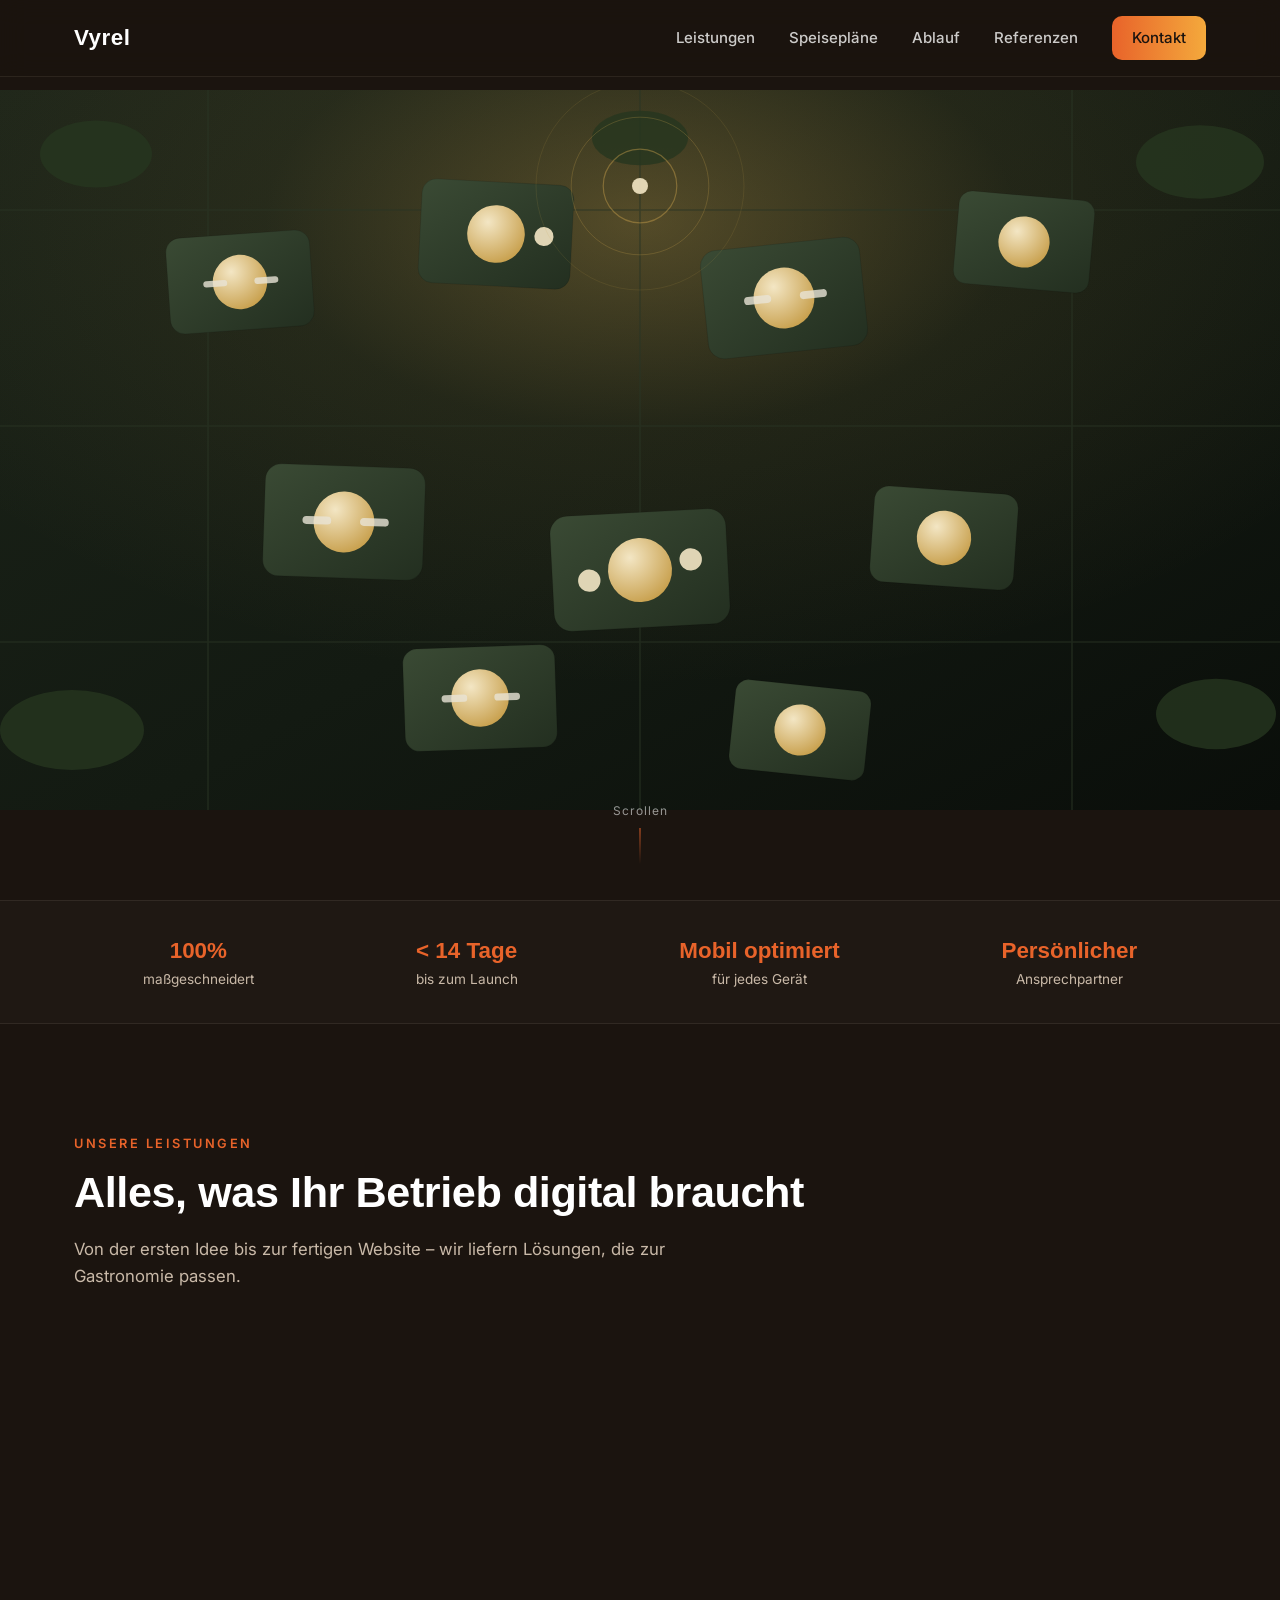
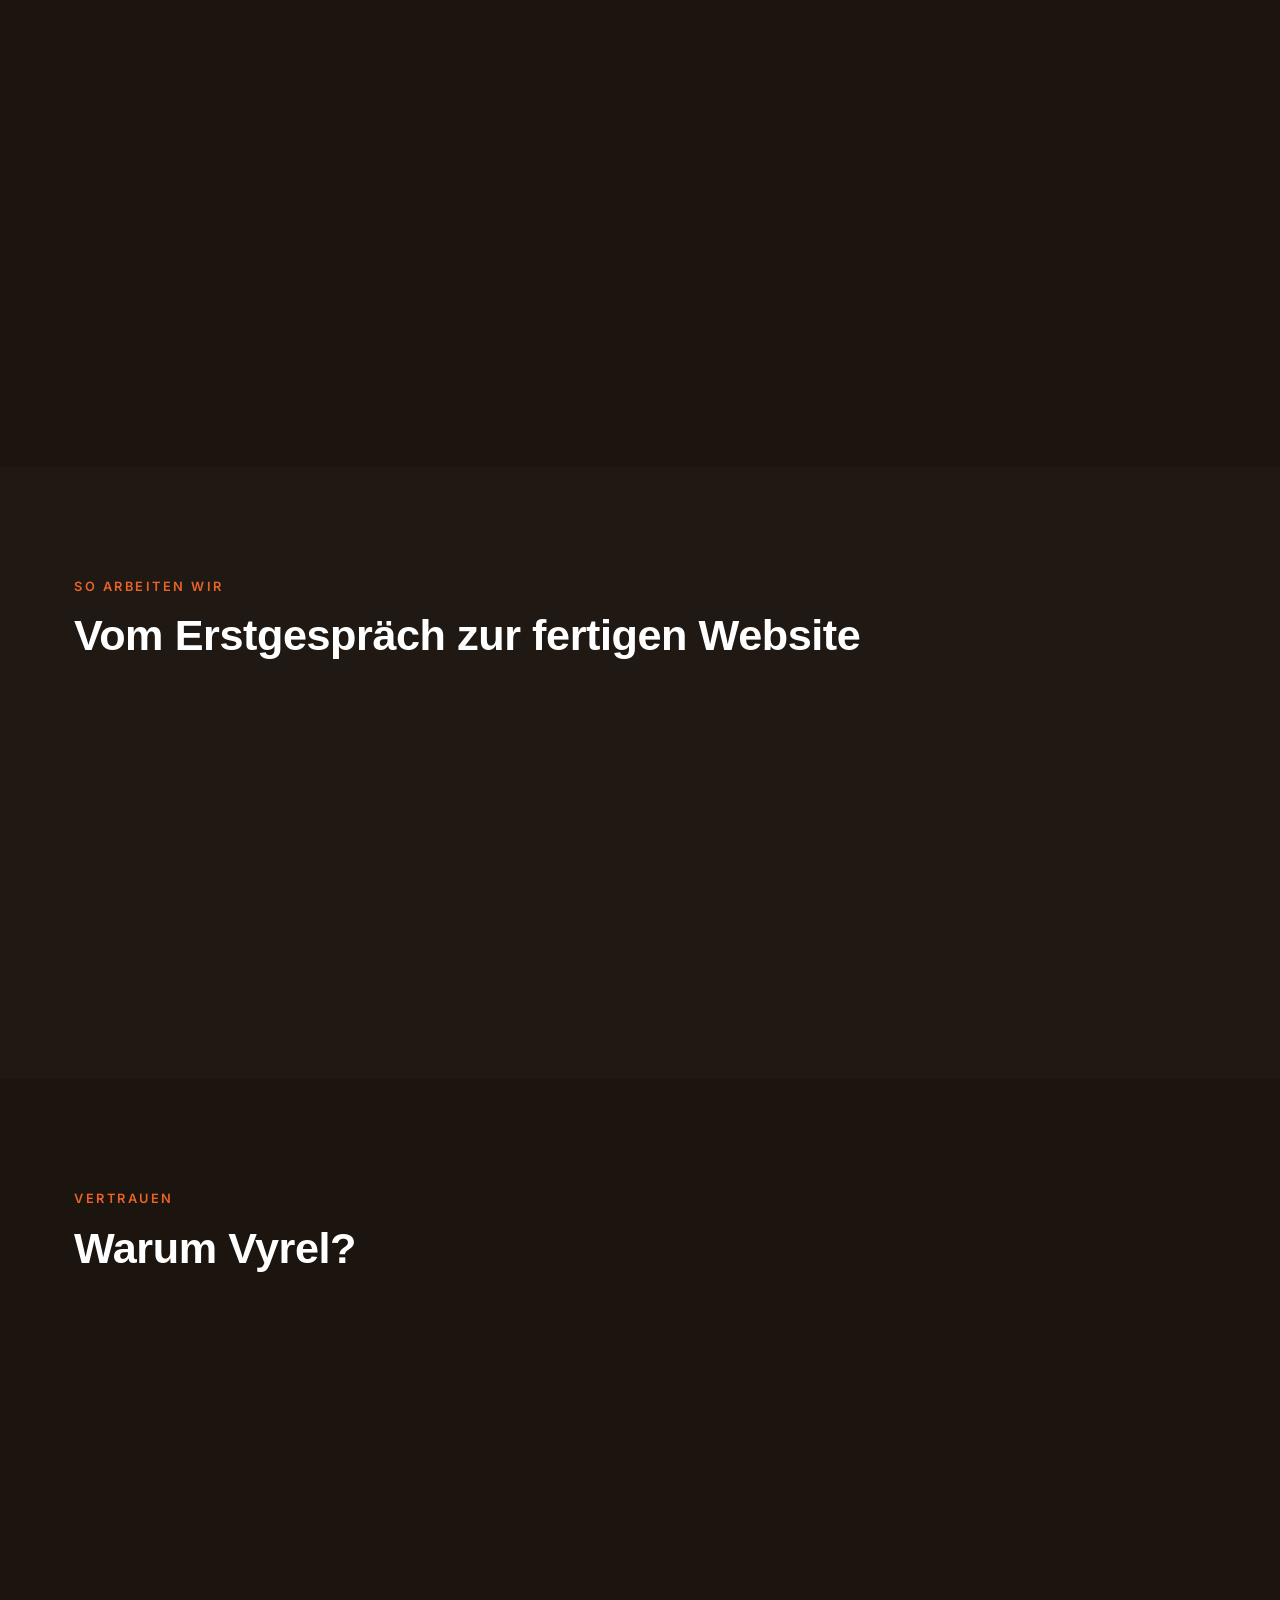
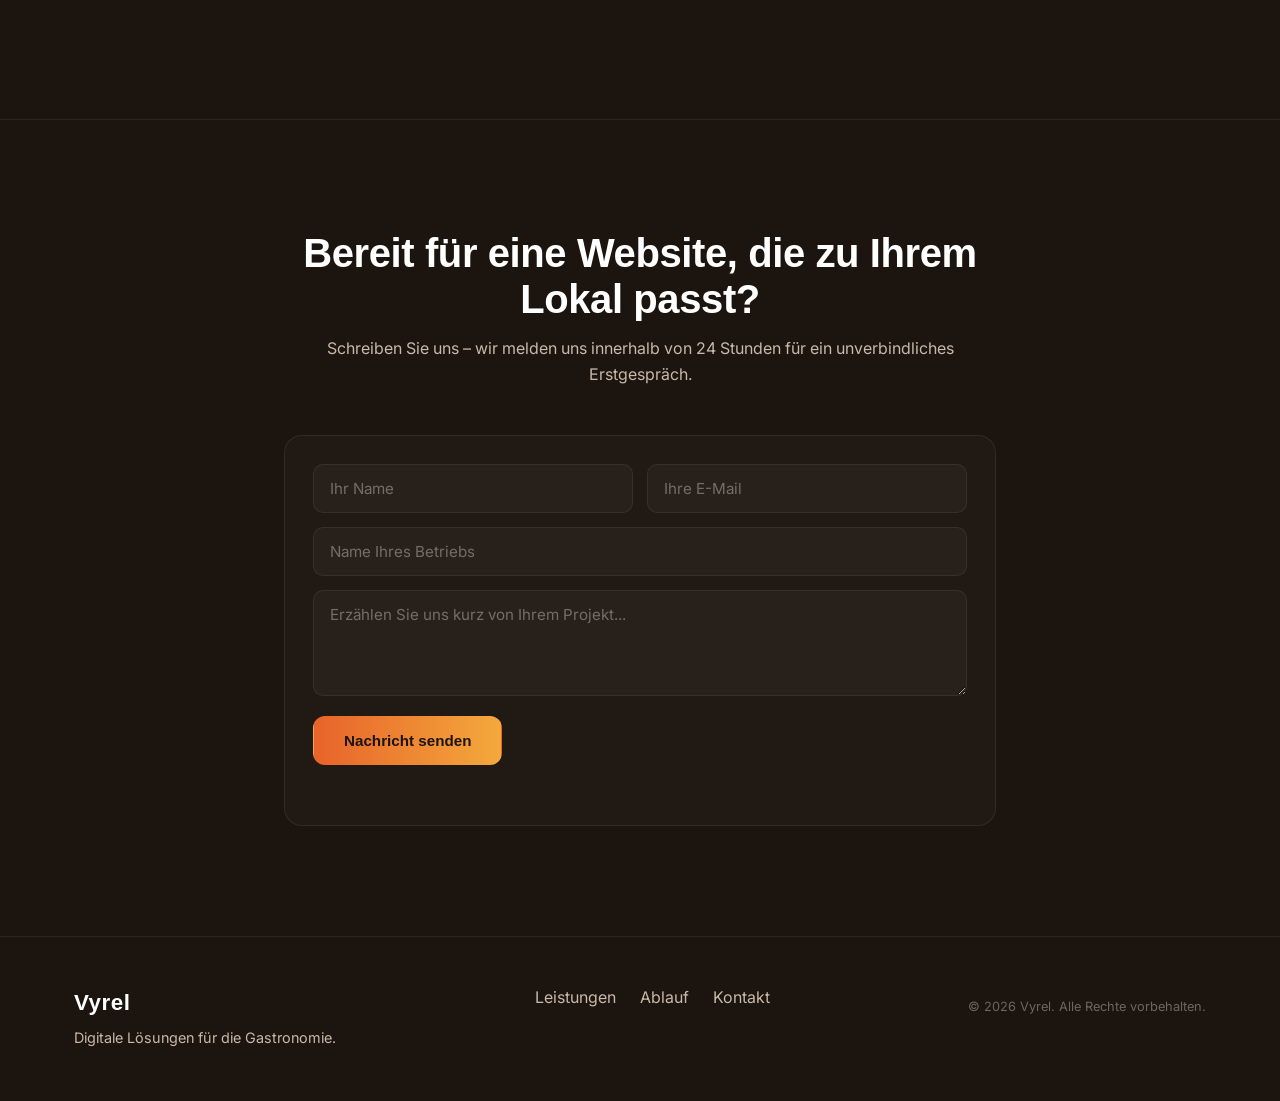
==== commit 77f8639a: "Replace stock Unsplash photos with generated brand illustrations Adds nine custom SVG illustrations " ====
--- a/index.html
+++ b/index.html
@@ -3,308 +3,222 @@
 <head>
 <meta charset="UTF-8">
 <meta name="viewport" content="width=device-width, initial-scale=1.0">
-<title>Vyrel – Premium Webdesign für Unternehmen</title>
-<meta name="description" content="Vyrel entwickelt moderne, hochwertige Webseiten für Unternehmen, Restaurants und Marken. Individuelles Webdesign, schnelle Umsetzung, faire Preise.">
+<title>Vyrel – Digitale Lösungen für Gastronomie</title>
+<meta name="description" content="Vyrel entwickelt professionelle Websites und digitale Speisepläne für Restaurants, Cafés und gastronomische Betriebe.">
 <link rel="preconnect" href="https://fonts.googleapis.com">
-<link rel="preconnect" href="https://fonts.gstatic.com" crossorigin>
-<link href="https://fonts.googleapis.com/css2?family=Space+Grotesk:wght@500;600;700&family=Inter:wght@400;500;600;700&display=swap" rel="stylesheet">
+<link href="https://fonts.googleapis.com/css2?family=Playfair+Display:wght@600;700&family=Inter:wght@400;500;600;700&display=swap" rel="stylesheet">
 <link rel="stylesheet" href="styles.css">
 </head>
 <body>
 
-<!-- INTRO / 3D ERDE -->
-<div class="intro" id="intro">
-  <canvas id="earthCanvas"></canvas>
-  <div class="intro-stars" id="introStars"></div>
-  <div class="intro-content">
-    <p class="intro-eyebrow">Webdesign · Digitale Lösungen</p>
-    <h1>Ich entwickle professionelle Webseiten für Unternehmen.</h1>
-    <button class="btn btn-primary btn-enter" id="enterBtn">
-      <span>Website betreten</span>
-      <svg viewBox="0 0 24 24" width="18" height="18" fill="none" stroke="currentColor" stroke-width="2"><path d="M5 12h14M13 6l6 6-6 6"/></svg>
+<header class="site-header">
+  <div class="container header-inner">
+    <a href="#top" class="logo">Vyrel</a>
+    <nav class="nav-links">
+      <a href="#leistungen">Leistungen</a>
+      <a href="#speiseplaene">Speisepläne</a>
+      <a href="#ablauf">Ablauf</a>
+      <a href="#referenzen">Referenzen</a>
+      <a href="#kontakt" class="nav-cta">Kontakt</a>
+    </nav>
+    <button class="nav-toggle" aria-label="Menü öffnen" id="navToggle">
+      <span></span><span></span><span></span>
     </button>
   </div>
-</div>
-
-<!-- HAUPTSEITE -->
-<div class="site" id="site">
-
-  <div class="bg-glow bg-glow-1"></div>
-  <div class="bg-glow bg-glow-2"></div>
-  <div class="bg-grid"></div>
-
-  <header class="site-header" id="siteHeader">
-    <div class="container header-inner">
-      <a href="#top" class="logo">Vyrel<span class="dot">.</span></a>
-      <nav class="nav-links" id="navLinks">
-        <a href="#leistungen">Leistungen</a>
-        <a href="#ueber-mich">Über mich</a>
-        <a href="#warum-ich">Warum ich</a>
-        <a href="#referenzen">Referenzen</a>
-        <a href="#kontakt" class="nav-cta">Kontakt</a>
-      </nav>
-      <button class="nav-toggle" aria-label="Menü öffnen" id="navToggle">
-        <span></span><span></span><span></span>
-      </button>
-    </div>
-  </header>
-
-  <section class="hero" id="top">
-    <div class="container hero-content">
-      <p class="eyebrow reveal">Webdesign Studio</p>
-      <h1 class="reveal" style="--d:0.05s">Webseiten, die <span class="grad-text">begeistern</span> und Kunden gewinnen.</h1>
-      <p class="hero-sub reveal" style="--d:0.15s">Ich gestalte moderne, schnelle und individuelle Webseiten für Unternehmen, Restaurants und Marken – mit Fokus auf Design, Performance und messbare Ergebnisse.</p>
-      <div class="hero-actions reveal" style="--d:0.25s">
-        <a href="#kontakt" class="btn btn-primary">Projekt starten</a>
-        <a href="#referenzen" class="btn btn-ghost">Referenzen ansehen</a>
-      </div>
-    </div>
-    <div class="hero-scroll">
-      <span>Scrollen</span>
-      <div class="scroll-line"></div>
-    </div>
-  </section>
-
-  <section class="trust-bar">
-    <div class="container trust-items">
-      <div class="trust-item reveal"><strong>100%</strong><span>individuelles Design</span></div>
-      <div class="trust-item reveal" style="--d:0.05s"><strong>&lt; 14 Tage</strong><span>bis zum Launch</span></div>
-      <div class="trust-item reveal" style="--d:0.1s"><strong>Mobile First</strong><span>jedes Gerät</span></div>
-      <div class="trust-item reveal" style="--d:0.15s"><strong>SEO-optimiert</strong><span>von Anfang an</span></div>
-    </div>
-  </section>
-
-  <section class="section" id="leistungen">
-    <div class="container">
-      <p class="section-tag reveal">Dienstleistungen</p>
-      <h2 class="reveal">Was ich für dich entwickle</h2>
-      <p class="section-lead reveal">Maßgeschneiderte digitale Lösungen – von der Landingpage bis zur kompletten Unternehmenswebsite.</p>
-
-      <div class="services-grid">
-        <article class="service-card reveal">
-          <div class="service-icon">
-            <svg viewBox="0 0 24 24" fill="none" stroke="currentColor" stroke-width="1.6"><rect x="3" y="4" width="18" height="14" rx="2"/><path d="M3 9h18M8 21h8"/></svg>
-          </div>
-          <h3>Webdesign</h3>
-          <p>Individuelle, moderne Webseiten, abgestimmt auf deine Marke und Zielgruppe.</p>
-        </article>
-
-        <article class="service-card reveal">
-          <div class="service-icon">
-            <svg viewBox="0 0 24 24" fill="none" stroke="currentColor" stroke-width="1.6"><path d="M13 3 4 14h7l-1 7 9-11h-7l1-7z"/></svg>
-          </div>
-          <h3>Landingpages</h3>
-          <p>Conversion-optimierte Seiten, die Besucher gezielt in Kunden verwandeln.</p>
-        </article>
-
-        <article class="service-card reveal">
-          <div class="service-icon">
-            <svg viewBox="0 0 24 24" fill="none" stroke="currentColor" stroke-width="1.6"><path d="M4 19.5A2.5 2.5 0 0 1 6.5 17H20"/><path d="M6.5 2H20v20H6.5A2.5 2.5 0 0 1 4 19.5v-15A2.5 2.5 0 0 1 6.5 2z"/></svg>
-          </div>
-          <h3>Speisekarten</h3>
-          <p>Elegante Print- und Layoutvorlagen für klassische Speisekarten.</p>
-        </article>
-
-        <article class="service-card reveal">
-          <div class="service-icon">
-            <svg viewBox="0 0 24 24" fill="none" stroke="currentColor" stroke-width="1.6"><rect x="5" y="2" width="14" height="20" rx="2"/><path d="M9 18h6"/></svg>
-          </div>
-          <h3>Digitale Speisekarten</h3>
-          <p>QR-Code-Menüs, mobil optimiert und in Minuten aktualisierbar.</p>
-        </article>
-
-        <article class="service-card reveal">
-          <div class="service-icon">
-            <svg viewBox="0 0 24 24" fill="none" stroke="currentColor" stroke-width="1.6"><path d="M3 17h2l2-5 3 8 3-12 2 6h6"/></svg>
-          </div>
-          <h3>Webseiten für Restaurants</h3>
-          <p>Websites, die Atmosphäre, Lage und Menü perfekt in Szene setzen.</p>
-        </article>
-
-        <article class="service-card reveal">
-          <div class="service-icon">
-            <svg viewBox="0 0 24 24" fill="none" stroke="currentColor" stroke-width="1.6"><path d="M3 21V8l9-5 9 5v13"/><path d="M9 21v-8h6v8"/></svg>
-          </div>
-          <h3>Webseiten für Unternehmen</h3>
-          <p>Professioneller Online-Auftritt, der Vertrauen schafft und überzeugt.</p>
-        </article>
-
-        <article class="service-card reveal">
-          <div class="service-icon">
-            <svg viewBox="0 0 24 24" fill="none" stroke="currentColor" stroke-width="1.6"><circle cx="12" cy="12" r="3"/><path d="M19.4 15a1.7 1.7 0 0 0 .34 1.87l.06.06a2 2 0 1 1-2.83 2.83l-.06-.06a1.7 1.7 0 0 0-1.87-.34 1.7 1.7 0 0 0-1.04 1.56V21a2 2 0 1 1-4 0v-.09A1.7 1.7 0 0 0 9 19.35a1.7 1.7 0 0 0-1.87.34l-.06.06a2 2 0 1 1-2.83-2.83l.06-.06A1.7 1.7 0 0 0 4.65 15a1.7 1.7 0 0 0-1.56-1.04H3a2 2 0 1 1 0-4h.09A1.7 1.7 0 0 0 4.65 9a1.7 1.7 0 0 0-.34-1.87l-.06-.06a2 2 0 1 1 2.83-2.83l.06.06A1.7 1.7 0 0 0 9 4.65a1.7 1.7 0 0 0 1.04-1.56V3a2 2 0 1 1 4 0v.09a1.7 1.7 0 0 0 1.04 1.56 1.7 1.7 0 0 0 1.87-.34l.06-.06a2 2 0 1 1 2.83 2.83l-.06.06A1.7 1.7 0 0 0 19.35 9a1.7 1.7 0 0 0 1.56 1.04H21a2 2 0 1 1 0 4h-.09a1.7 1.7 0 0 0-1.56 1.04z"/></svg>
-          </div>
-          <h3>Wartung von Webseiten</h3>
-          <p>Updates, Sicherheit und Performance – dauerhaft im Blick.</p>
-        </article>
-
-        <article class="service-card reveal">
-          <div class="service-icon">
-            <svg viewBox="0 0 24 24" fill="none" stroke="currentColor" stroke-width="1.6"><path d="M12 2 2 7l10 5 10-5-10-5z"/><path d="M2 17l10 5 10-5M2 12l10 5 10-5"/></svg>
-          </div>
-          <h3>Individuelle Lösungen</h3>
-          <p>Sonderwünsche, Integrationen und Funktionen – ganz nach deinem Bedarf.</p>
-        </article>
-      </div>
-    </div>
-  </section>
-
-  <section class="section section-alt" id="ueber-mich">
-    <div class="container about-inner">
-      <div class="about-visual reveal">
-        <div class="about-orb"></div>
-        <div class="about-card">
-          <span class="about-card-num">3+</span>
-          <span class="about-card-label">Jahre Erfahrung</span>
-        </div>
-      </div>
-      <div class="about-text reveal">
-        <p class="section-tag">Über mich</p>
-        <h2>Jung, motiviert und voller Energie für dein Projekt.</h2>
-        <p class="section-lead">Ich bin Webdesigner mit Leidenschaft für modernes, klares Design und durchdachte Nutzererlebnisse. Jedes Projekt entwickle ich individuell – kein Baukasten, keine Vorlagen von der Stange.</p>
-        <ul class="check-list">
-          <li>Modernes, zeitgemäßes Design</li>
-          <li>Individuelle Lösungen statt Schablonen</li>
-          <li>Schnelle, zuverlässige Umsetzung</li>
-        </ul>
-      </div>
-    </div>
-  </section>
-
-  <section class="section" id="warum-ich">
-    <div class="container">
-      <p class="section-tag reveal">Vorteile</p>
-      <h2 class="reveal">Warum mit mir arbeiten?</h2>
-      <div class="why-grid reveal-group">
-        <div class="why-item reveal">
-          <span class="why-check">✓</span>
-          <h3>Modernes Design</h3>
-          <p>Zeitgemäße Optik, die sofort überzeugt.</p>
-        </div>
-        <div class="why-item reveal">
-          <span class="why-check">✓</span>
-          <h3>Schnelle Umsetzung</h3>
-          <p>Vom Konzept zum Launch in kurzer Zeit.</p>
-        </div>
-        <div class="why-item reveal">
-          <span class="why-check">✓</span>
-          <h3>Individuelle Beratung</h3>
-          <p>Persönlicher Austausch statt Standardpaket.</p>
-        </div>
-        <div class="why-item reveal">
-          <span class="why-check">✓</span>
-          <h3>Mobil optimiert</h3>
-          <p>Perfekte Darstellung auf jedem Gerät.</p>
-        </div>
-        <div class="why-item reveal">
-          <span class="why-check">✓</span>
-          <h3>SEO-freundlich</h3>
-          <p>Sichtbar bei Google von Tag eins an.</p>
-        </div>
-        <div class="why-item reveal">
-          <span class="why-check">✓</span>
-          <h3>Faire Preise</h3>
-          <p>Transparente Kosten ohne versteckte Gebühren.</p>
-        </div>
-      </div>
-    </div>
-  </section>
-
-  <section class="section section-alt" id="referenzen">
-    <div class="container">
-      <p class="section-tag reveal">Referenzen</p>
-      <h2 class="reveal">Ausgewählte Projekte</h2>
-      <p class="section-lead reveal">Ein Einblick in Projekte, die Design, Funktion und Performance vereinen.</p>
-
-      <div class="portfolio-grid">
-        <article class="portfolio-card reveal">
-          <div class="portfolio-img"><img src="https://images.unsplash.com/photo-1517248135467-4c7edcad34c4?auto=format&fit=crop&w=900&q=80" alt="Restaurant Website" loading="lazy"></div>
-          <div class="portfolio-body">
-            <span class="portfolio-tag">Gastronomie</span>
-            <h3>Restaurant Website</h3>
-          </div>
-        </article>
-        <article class="portfolio-card reveal">
-          <div class="portfolio-img"><img src="https://images.unsplash.com/photo-1460925895917-afdab827c52f?auto=format&fit=crop&w=900&q=80" alt="Unternehmens-Website" loading="lazy"></div>
-          <div class="portfolio-body">
-            <span class="portfolio-tag">Business</span>
-            <h3>Unternehmens-Website</h3>
-          </div>
-        </article>
-        <article class="portfolio-card reveal">
-          <div class="portfolio-img"><img src="https://images.unsplash.com/photo-1556742049-0cfed4f6a45d?auto=format&fit=crop&w=900&q=80" alt="Landingpage" loading="lazy"></div>
-          <div class="portfolio-body">
-            <span class="portfolio-tag">Landingpage</span>
-            <h3>Produkt-Launch Seite</h3>
-          </div>
-        </article>
-        <article class="portfolio-card reveal">
-          <div class="portfolio-img"><img src="https://images.unsplash.com/photo-1432139509613-5c4255815697?auto=format&fit=crop&w=900&q=80" alt="Digitale Speisekarte" loading="lazy"></div>
-          <div class="portfolio-body">
-            <span class="portfolio-tag">Digitale Speisekarte</span>
-            <h3>QR-Menü Konzept</h3>
-          </div>
-        </article>
-      </div>
-    </div>
-  </section>
-
-  <section class="cta-banner" id="kontakt">
-    <div class="container cta-inner">
-      <p class="section-tag reveal">Kontakt</p>
-      <h2 class="reveal">Lass uns dein Projekt starten.</h2>
-      <p class="reveal">Schreib mir kurz dein Anliegen – ich melde mich innerhalb von 24 Stunden zurück.</p>
-
-      <div class="contact-grid reveal">
-        <form class="contact-form" id="contactForm">
-          <div class="form-row">
-            <input type="text" name="name" placeholder="Dein Name" required>
-            <input type="email" name="email" placeholder="Deine E-Mail" required>
-          </div>
-          <textarea name="message" placeholder="Erzähl mir kurz von deinem Projekt..." rows="5" required></textarea>
-          <button type="submit" class="btn btn-primary">Nachricht senden</button>
-          <p class="form-note" id="formNote"></p>
-        </form>
-
-        <div class="contact-side">
-          <a href="https://wa.me/491234567890" class="contact-link" target="_blank" rel="noopener">
-            <svg viewBox="0 0 24 24" width="20" height="20" fill="currentColor"><path d="M17.6 6.3A8.8 8.8 0 0 0 12 4a8.9 8.9 0 0 0-7.7 13.4L3 21l3.7-1.2A8.9 8.9 0 0 0 12 21a8.9 8.9 0 0 0 5.6-15.7zM12 19.3a7.3 7.3 0 0 1-3.7-1l-.3-.2-2.6.9.9-2.5-.2-.3A7.3 7.3 0 1 1 19.3 12 7.3 7.3 0 0 1 12 19.3z"/></svg>
-            <span>WhatsApp</span>
-          </a>
-          <a href="mailto:hallo@vyrel.de" class="contact-link">
-            <svg viewBox="0 0 24 24" width="20" height="20" fill="none" stroke="currentColor" stroke-width="1.6"><rect x="3" y="5" width="18" height="14" rx="2"/><path d="M3 7l9 6 9-6"/></svg>
-            <span>hallo@vyrel.de</span>
-          </a>
-          <a href="#" class="contact-link">
-            <svg viewBox="0 0 24 24" width="20" height="20" fill="none" stroke="currentColor" stroke-width="1.6"><rect x="2" y="2" width="20" height="20" rx="5"/><circle cx="12" cy="12" r="4"/><circle cx="17.5" cy="6.5" r="1"/></svg>
-            <span>Instagram</span>
-          </a>
-        </div>
-      </div>
-    </div>
-  </section>
-
-  <footer class="site-footer">
-    <div class="container footer-inner">
-      <div class="footer-brand">
-        <span class="logo">Vyrel<span class="dot">.</span></span>
-        <p>Premium Webdesign für Unternehmen.</p>
-      </div>
-      <div class="footer-links">
-        <a href="#kontakt">Impressum</a>
-        <a href="#kontakt">Datenschutz</a>
-        <a href="#kontakt">Kontakt</a>
-      </div>
-      <div class="footer-social">
-        <a href="#" aria-label="Instagram">IG</a>
-        <a href="#" aria-label="LinkedIn">LI</a>
-      </div>
+</header>
+
+<section class="hero" id="top">
+  <img class="hero-img" id="heroImg" src="images/hero-restaurant.svg" alt="KI-generierte Illustration einer Restaurant-Terrasse aus der Vogelperspektive">
+  <div class="hero-overlay"></div>
+  <div class="container hero-content">
+    <p class="eyebrow fade-up">Digitalagentur für Gastronomie</p>
+    <h1 class="fade-up" style="--d:0.1s">Ihr Restaurant, <span>aus der Vogelperspektive</span> betrachtet.</h1>
+    <p class="hero-sub fade-up" style="--d:0.2s">Vyrel gestaltet Websites und digitale Speisepläne, die Ihr Lokal so präsentieren, wie es Ihre Gäste verdienen – modern, schnell und überall erreichbar.</p>
+    <div class="hero-actions fade-up" style="--d:0.3s">
+      <a href="#kontakt" class="btn btn-primary">Kostenloses Erstgespräch</a>
+      <a href="#leistungen" class="btn btn-ghost">Leistungen ansehen</a>
+    </div>
+  </div>
+  <div class="hero-scroll">
+    <span>Scrollen</span>
+    <div class="scroll-line"></div>
+  </div>
+</section>
+
+<section class="trust-bar">
+  <div class="container trust-items">
+    <div class="trust-item"><strong>100%</strong><span>maßgeschneidert</span></div>
+    <div class="trust-item"><strong>&lt; 14 Tage</strong><span>bis zum Launch</span></div>
+    <div class="trust-item"><strong>Mobil optimiert</strong><span>für jedes Gerät</span></div>
+    <div class="trust-item"><strong>Persönlicher</strong><span>Ansprechpartner</span></div>
+  </div>
+</section>
+
+<section class="section" id="leistungen">
+  <div class="container">
+    <p class="section-tag">Unsere Leistungen</p>
+    <h2>Alles, was Ihr Betrieb digital braucht</h2>
+    <p class="section-lead">Von der ersten Idee bis zur fertigen Website – wir liefern Lösungen, die zur Gastronomie passen.</p>
+
+    <div class="services-grid">
+      <article class="service-card reveal">
+        <div class="service-img"><img src="images/service-website.svg" alt="KI-generierte Illustration: Restaurant Website Design" loading="lazy"></div>
+        <div class="service-body">
+          <h3>Websites für Restaurants &amp; Cafés</h3>
+          <p>Individuell gestaltete, schnelle und responsive Websites, die Ihre Atmosphäre digital einfangen – inklusive Standort, Öffnungszeiten und Reservierungsmöglichkeit.</p>
+        </div>
+      </article>
+
+      <article class="service-card reveal">
+        <div class="service-img"><img src="images/service-menu.svg" alt="KI-generierte Illustration: Digitale Speisepläne" loading="lazy"></div>
+        <div class="service-body">
+          <h3>Digitale Speisepläne &amp; Menükarten</h3>
+          <p>Übersichtliche, leicht zu aktualisierende Speisepläne – als QR-Code-Menü oder eingebunden auf Ihrer Website. Saisonale Änderungen in wenigen Minuten umgesetzt.</p>
+        </div>
+      </article>
+
+      <article class="service-card reveal">
+        <div class="service-img"><img src="images/service-reservation.svg" alt="KI-generierte Illustration: Online-Reservierung" loading="lazy"></div>
+        <div class="service-body">
+          <h3>Online-Reservierung</h3>
+          <p>Tischreservierungen direkt über Ihre Website – einfach für Gäste, übersichtlich für Sie. Keine verpassten Anrufe mehr.</p>
+        </div>
+      </article>
+
+      <article class="service-card reveal">
+        <div class="service-img"><img src="images/service-drone.svg" alt="KI-generierte Illustration: Drohnenaufnahmen" loading="lazy"></div>
+        <div class="service-body">
+          <h3>Foto- &amp; Drohnenaufnahmen</h3>
+          <p>Hochwertige Aufnahmen Ihres Lokals – auch aus der Luft. So zeigen Sie Ihren Gästen Ambiente, Lage und Außenbereich auf einen Blick.</p>
+        </div>
+      </article>
+
+      <article class="service-card reveal">
+        <div class="service-img"><img src="images/service-seo.svg" alt="KI-generierte Illustration: Lokale Sichtbarkeit (SEO)" loading="lazy"></div>
+        <div class="service-body">
+          <h3>Lokale Sichtbarkeit (SEO)</h3>
+          <p>Damit Sie gefunden werden, wenn Gäste in Ihrer Nähe nach gutem Essen suchen – inklusive Google-Unternehmensprofil-Optimierung.</p>
+        </div>
+      </article>
+
+      <article class="service-card reveal">
+        <div class="service-img"><img src="images/service-maintenance.svg" alt="KI-generierte Illustration: Betreuung und Wartung" loading="lazy"></div>
+        <div class="service-body">
+          <h3>Betreuung &amp; Wartung</h3>
+          <p>Wir halten Ihre Website aktuell, sicher und schnell – auch nach dem Launch sind wir an Ihrer Seite.</p>
+        </div>
+      </article>
+    </div>
+  </div>
+</section>
+
+<section class="section menu-showcase" id="speiseplaene">
+  <div class="container menu-showcase-inner">
+    <div class="menu-showcase-text reveal">
+      <p class="section-tag">Speisepläne, die Appetit machen</p>
+      <h2>Ihr Menü, digital in Szene gesetzt</h2>
+      <p class="section-lead">Wie bei einem gedruckten Menü – nur schöner, schneller aktualisierbar und auf jedem Smartphone perfekt lesbar. Wir gestalten Ihre digitale Speisekarte mit hochwertiger Food-Fotografie und klarer Struktur.</p>
+      <ul class="menu-points">
+        <li>Saisonale Karten in Minuten aktualisiert</li>
+        <li>QR-Code-Menü für den Tisch</li>
+        <li>Mehrsprachig &amp; barrierearm</li>
+      </ul>
+      <a href="#kontakt" class="btn btn-primary">Speiseplan anfragen</a>
+    </div>
+    <div class="menu-showcase-images reveal">
+      <img class="menu-img menu-img-1" src="images/menu-preview.svg" alt="KI-generierte Illustration: Speiseplan Vorschau" loading="lazy">
+      <img class="menu-img menu-img-2" src="images/dish-closeup.svg" alt="KI-generierte Illustration: Gericht Nahaufnahme" loading="lazy">
+    </div>
+  </div>
+</section>
+
+<section class="section section-alt" id="ablauf">
+  <div class="container">
+    <p class="section-tag">So arbeiten wir</p>
+    <h2>Vom Erstgespräch zur fertigen Website</h2>
+
+    <div class="steps reveal-group">
+      <div class="step reveal">
+        <span class="step-num">01</span>
+        <h3>Kennenlernen</h3>
+        <p>Wir besprechen Ihre Wünsche, Ihr Konzept und Ihre Zielgruppe – unverbindlich und kostenlos.</p>
+      </div>
+      <div class="step reveal">
+        <span class="step-num">02</span>
+        <h3>Konzept &amp; Design</h3>
+        <p>Wir entwerfen ein Design, das zu Ihrem Lokal passt, inklusive Speiseplan-Struktur und Bildmaterial.</p>
+      </div>
+      <div class="step reveal">
+        <span class="step-num">03</span>
+        <h3>Umsetzung</h3>
+        <p>Wir entwickeln Ihre Website und richten den digitalen Speiseplan ein – Sie erhalten Einblick in den Fortschritt.</p>
+      </div>
+      <div class="step reveal">
+        <span class="step-num">04</span>
+        <h3>Launch &amp; Betreuung</h3>
+        <p>Ihre Website geht live. Wir bleiben für Updates, Änderungen und Fragen erreichbar.</p>
+      </div>
+    </div>
+  </div>
+</section>
+
+<section class="section" id="referenzen">
+  <div class="container">
+    <p class="section-tag">Vertrauen</p>
+    <h2>Warum Vyrel?</h2>
+    <div class="why-grid reveal-group">
+      <div class="why-item reveal">
+        <h3>Spezialisiert auf Gastronomie</h3>
+        <p>Wir kennen die Anforderungen von Restaurants, Bistros und Cafés – von Speisekarten bis Bewertungen.</p>
+      </div>
+      <div class="why-item reveal">
+        <h3>Transparente Preise</h3>
+        <p>Keine versteckten Kosten. Sie wissen von Anfang an, was Ihre Website kostet.</p>
+      </div>
+      <div class="why-item reveal">
+        <h3>Schnelle Umsetzung</h3>
+        <p>In der Regel ist Ihre Website innerhalb von zwei Wochen einsatzbereit.</p>
+      </div>
+      <div class="why-item reveal">
+        <h3>Persönlicher Kontakt</h3>
+        <p>Ein fester Ansprechpartner begleitet Sie durch das gesamte Projekt.</p>
+      </div>
+    </div>
+  </div>
+</section>
+
+<section class="cta-banner" id="kontakt">
+  <div class="container cta-inner">
+    <h2>Bereit für eine Website, die zu Ihrem Lokal passt?</h2>
+    <p>Schreiben Sie uns – wir melden uns innerhalb von 24 Stunden für ein unverbindliches Erstgespräch.</p>
+    <form class="contact-form" id="contactForm">
+      <div class="form-row">
+        <input type="text" name="name" placeholder="Ihr Name" required>
+        <input type="email" name="email" placeholder="Ihre E-Mail" required>
+      </div>
+      <input type="text" name="restaurant" placeholder="Name Ihres Betriebs">
+      <textarea name="message" placeholder="Erzählen Sie uns kurz von Ihrem Projekt..." rows="4"></textarea>
+      <button type="submit" class="btn btn-primary">Nachricht senden</button>
+      <p class="form-note" id="formNote"></p>
+    </form>
+  </div>
+</section>
+
+<footer class="site-footer">
+  <div class="container footer-inner">
+    <div class="footer-brand">
+      <span class="logo">Vyrel</span>
+      <p>Digitale Lösungen für die Gastronomie.</p>
+    </div>
+    <div class="footer-links">
+      <a href="#leistungen">Leistungen</a>
+      <a href="#ablauf">Ablauf</a>
+      <a href="#kontakt">Kontakt</a>
     </div>
     <p class="footer-copy">© <span id="year"></span> Vyrel. Alle Rechte vorbehalten.</p>
-  </footer>
-
-</div>
-
-<script src="vendor/three.min.js"></script>
+  </div>
+</footer>
+
 <script src="script.js"></script>
 </body>
 </html>
